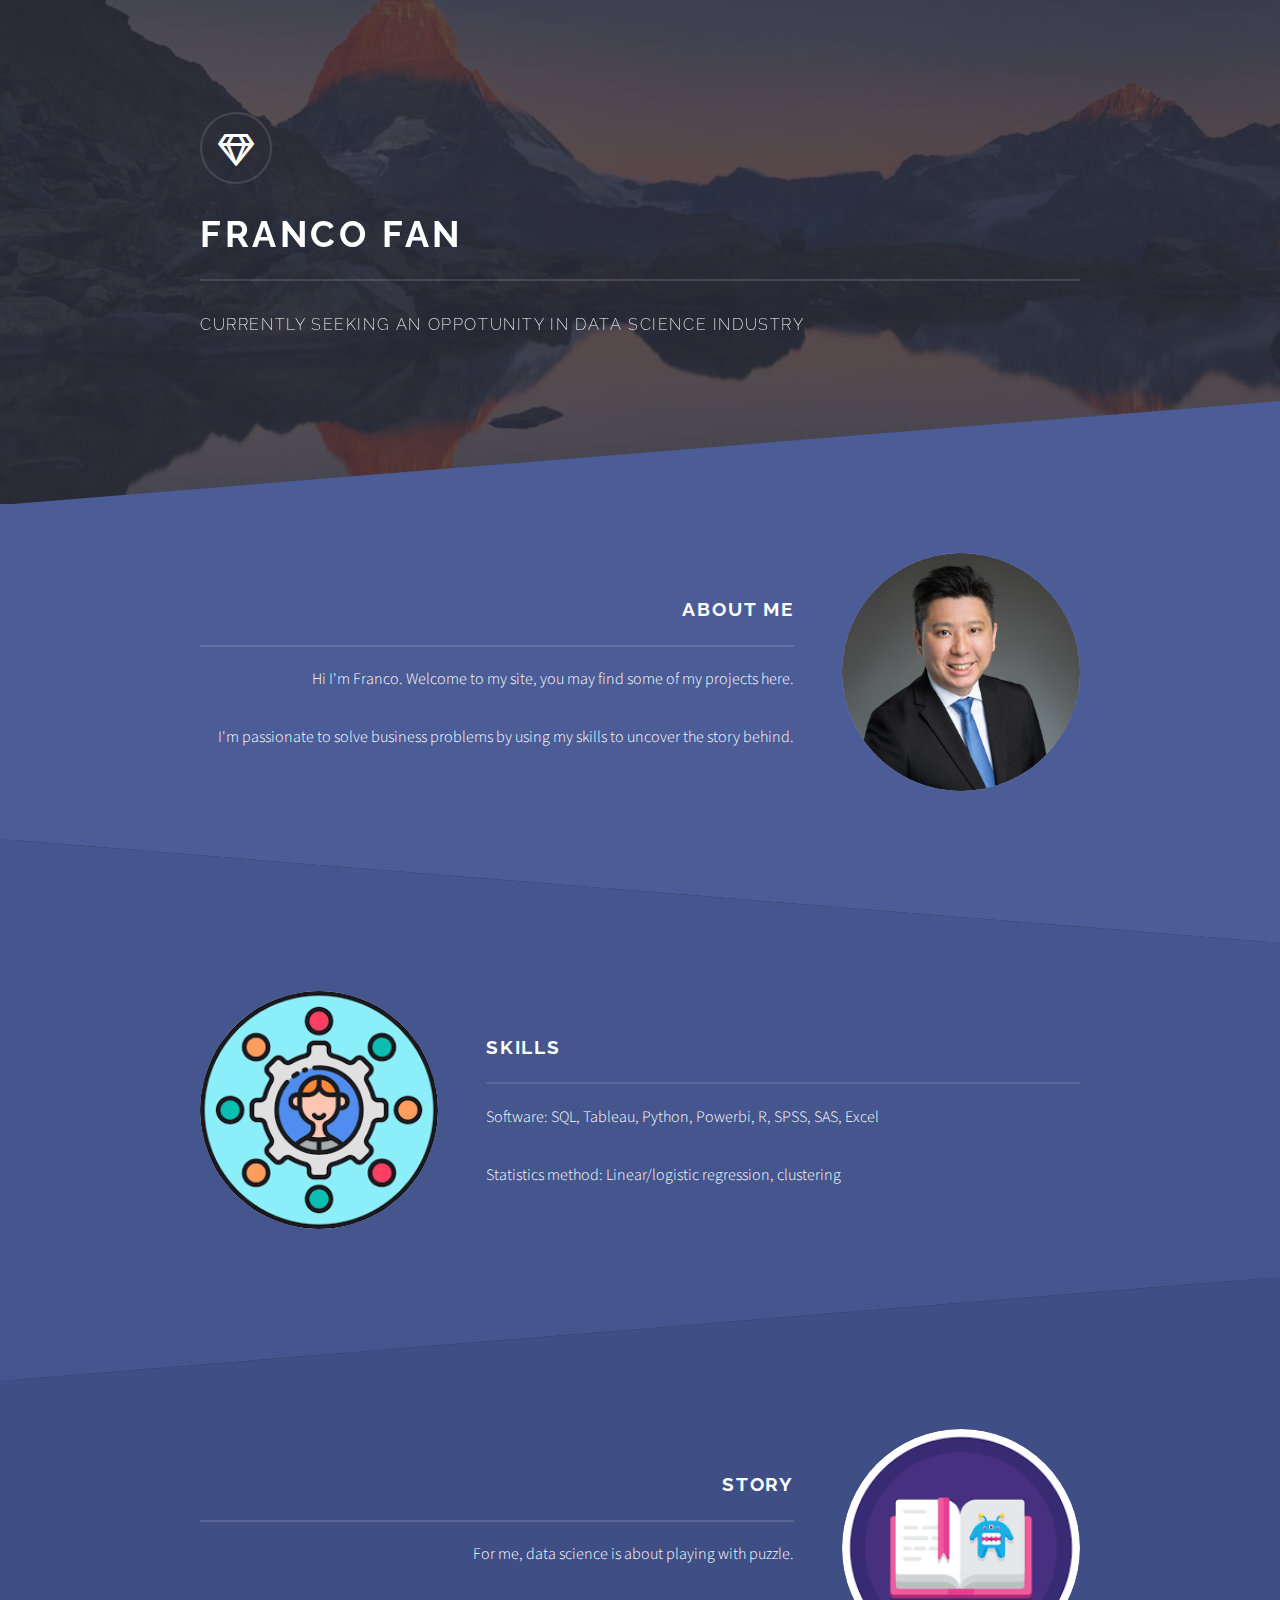
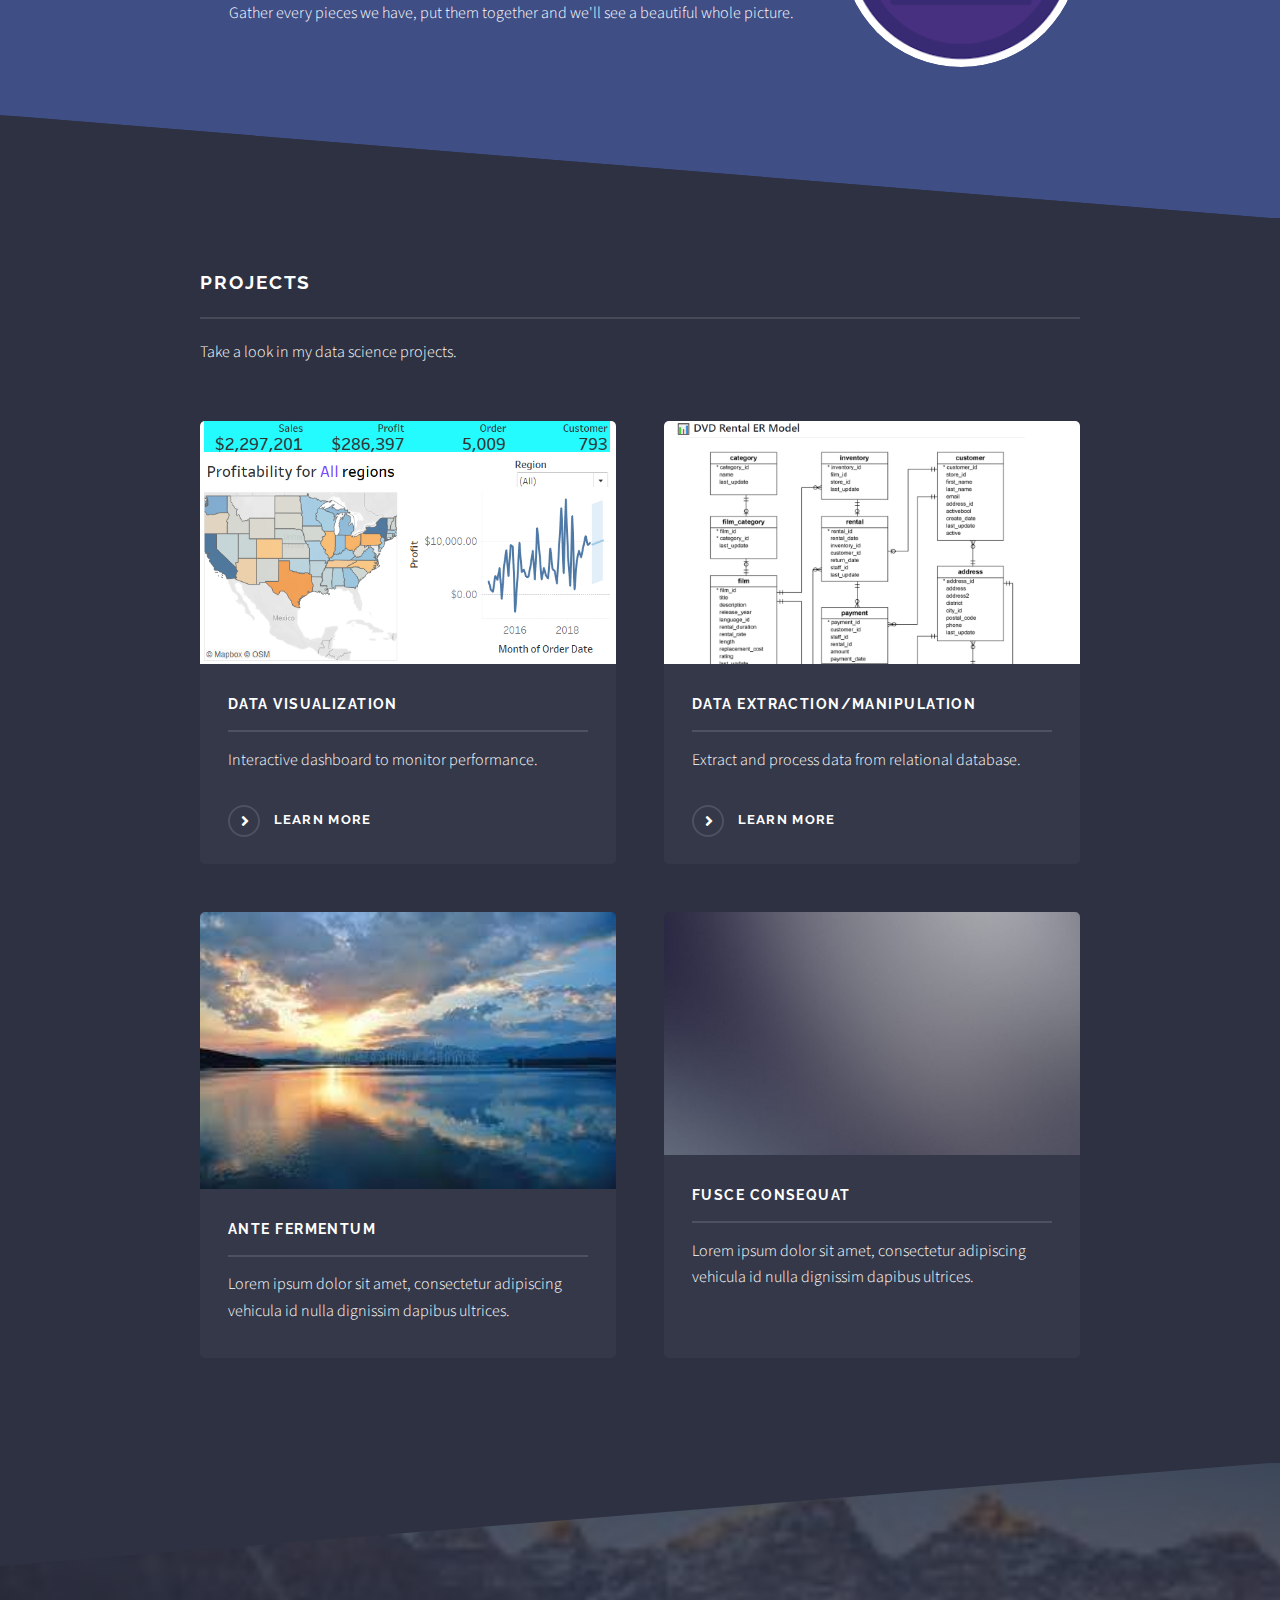
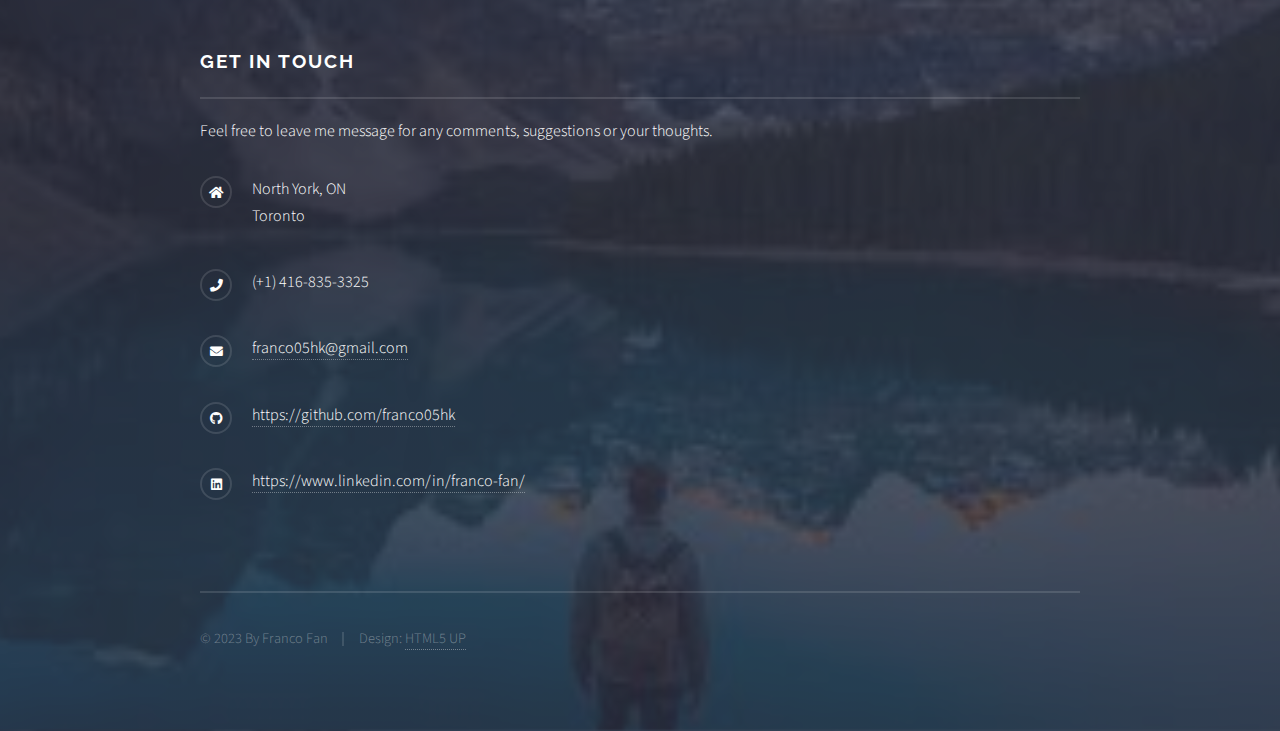
==== index.html @ 81b61941 "content change" ====
<!DOCTYPE HTML>
<!--
	Solid State by HTML5 UP
	html5up.net | @ajlkn
	Free for personal and commercial use under the CCA 3.0 license (html5up.net/license)
-->
<html>
	<head>
		<title>Solid State by HTML5 UP</title>
		<meta charset="utf-8" />
		<meta name="viewport" content="width=device-width, initial-scale=1, user-scalable=no" />
		<link rel="stylesheet" href="assets/css/main.css" />
		<noscript><link rel="stylesheet" href="assets/css/noscript.css" /></noscript>
	</head>
	<body class="is-preload">

		<!-- Page Wrapper -->
			<div id="page-wrapper">

				<!-- Header 
					<header id="header" class="alt">
						<h1><a href="index.html">Solid State</a></h1>
						<nav>
							<a href="#menu">Menu</a>
						</nav>
					</header>
				-->
				<!-- Menu -->
					<nav id="menu">
						<div class="inner">
							<h2>Menu</h2>
							<ul class="links">
								<li><a href="index.html">Home</a></li>
								ANTE FERMENTUM						<li><a href="generic.html">Generic</a></li>
								<li><a href="elements.html">Elements</a></li>
								<li><a href="#">Log In</a></li>
								<li><a href="#">Sign Up</a></li>
							</ul>
							<a href="#" class="close">Close</a>
						</div>
					</nav>
					
				<!-- Banner -->
					<section id="banner">
						<div class="inner">
							<div class="logo"><span class="icon fa-gem"></span></div>
							<h2>Franco Fan</h2>
							<p>Currently seeking an oppotunity in data science industry</p>
						</div>
					</section>

				<!-- Wrapper -->
					<section id="wrapper">

						<!-- One -->
							<section id="one" class="wrapper spotlight style1">
								<div class="inner">
									<a class="image"><img src="images/CWB_2579-circle.jpg" alt="" /></a>
									<div class="content">
										<h2 class="major">About me</h2>
										<p>Hi I'm Franco. Welcome to my site, you may find some of my projects here.</p>
										
										<p>I'm passionate to solve business problems by using my skills to uncover the story behind.</p>
										

										<!-- <a href="#" class="special">Learn more</a> -->
									</div>
								</div>
							</section>

						<!-- Two -->
							<section id="two" class="wrapper alt spotlight style2">
								<div class="inner">
									<a class="image"><img src="images/skills2.png" alt="" /></a>
									<div class="content">
										<h2 class="major">Skills</h2>
										<p>Software: SQL, Tableau, Python, Powerbi, R, SPSS, SAS, Excel</p>
										<p>Statistics method: Linear/logistic regression, clustering</p>
										<!-- <a href="#" class="special">Learn more</a> -->
									</div>
								</div>
							</section>

						<!-- Three -->
							<section id="three" class="wrapper spotlight style3">
								<div class="inner">
									<a class="image"><img src="images/book.png" alt="" /></a>
									<div class="content">
										<h2 class="major">Story</h2>
										<p>For me, data science is about playing with puzzle.</p>
										<p>Gather every pieces we have, put them together and we'll see a beautiful whole picture.</p>
										<!-- <a href="#" class="special">Learn more</a> -->
									</div>
								</div>
							</section>

						<!-- Four -->
							<section id="four" class="wrapper alt style1">
								<div class="inner">
									<h2 class="major">Projects</h2>
									<p>Take a look in my data science projects.</p>
									<section class="features">
										<article>
											<a class="image"><img src="images/tableaudashboard-fotor-.jpg" 
												width="416"
												height="243" 
												alt="" /></a> 
											<h3 class="major">Data visualization</h3>
											<p>Interactive dashboard to monitor performance.</p>
											 <a href="https://public.tableau.com/app/profile/ka.fan/viz/superstorepratice_16903407806660/Dashboard1?publish=yes" target="_blank" class="special">Learn more</a> 
										</article>
										<article>
											<a class="image"><img src="images/erd.png" 
												width="416"
												height="243" alt="" /></a>
											<h3 class="major">Data extraction/manipulation</h3>
											<p>Extract and process data from relational database.</p>
											<a href="https://github.com/franco05hk/week2project" target="_blank" class="special">Learn more</a> 
										</article>
										<article>
											<a class="image"><img src="images/sea.jpeg" alt="" /></a>
											<h3 class="major">Ante fermentum</h3>
											<p>Lorem ipsum dolor sit amet, consectetur adipiscing vehicula id nulla dignissim dapibus ultrices.</p>
											<!-- <a href="#" class="special">Learn more</a> -->
										</article>
										<article>
											<a class="image"><img src="images/pic07.jpg" alt="" /></a>
											<h3 class="major">Fusce consequat</h3>
											<p>Lorem ipsum dolor sit amet, consectetur adipiscing vehicula id nulla dignissim dapibus ultrices.</p>
											<!-- <a href="#" class="special">Learn more</a> -->
										</article>
									</section>
									<ul class="actions">
										<!-- <li><a href="#" class="button">Browse All</a></li> -->
									</ul>
								</div>
							</section>

					</section>

				<!-- Footer -->
					<section id="footer">
						<div class="inner">
							<h2 class="major">Get in touch</h2>
							<p>Feel free to leave me message for any comments, suggestions or your thoughts.</p>
							<!-- <form method="post" action="#">
								 <div class="fields">
									<div class="field">
										<label for="name">Name</label>
										<input type="text" name="name" id="name" />
									</div>
									<div class="field">
										<label for="email">Email</label>
										<input type="email" name="email" id="email" />
									</div>
									<div class="field">
										<label for="message">Message</label>
										<textarea name="message" id="message" rows="4"></textarea>
									</div>
								</div>
								<ul class="actions">
									<li><input type="submit" value="Send Message" /></li>
								</ul> 
							</form> -->
							<ul class="contact">
								<li class="icon solid fa-home">
									North York, ON <br />
									Toronto<br />
									
								</li>
								<li class="icon solid fa-phone">(+1) 416-835-3325</li>
								<li class="icon solid fa-envelope"><a>franco05hk@gmail.com</a></li>
								<li class="icon brands fa-github"><a href="https://github.com/franco05hk" target="_blank">https://github.com/franco05hk</a></li>
								<li class="icon brands fa-linkedin"><a href="https://www.linkedin.com/in/franco-fan/" target="_blank">https://www.linkedin.com/in/franco-fan/</a></li>
								<!-- <li class="icon brands fa-instagram"><a href="#">instagram.com/untitled-tld</a></li> -->
							</ul>
							<ul class="copyright">
								<li> &copy; 2023 By Franco Fan</li><li>Design: <a href="http://html5up.net">HTML5 UP</a></li>
							</ul>
						</div>
					</section>

			</div>

		<!-- Scripts -->
			<script src="assets/js/jquery.min.js"></script>
			<script src="assets/js/jquery.scrollex.min.js"></script>
			<script src="assets/js/browser.min.js"></script>
			<script src="assets/js/breakpoints.min.js"></script>
			<script src="assets/js/util.js"></script>
			<script src="assets/js/main.js"></script>

	</body>
</html>
---- assets/css/main.css ----
@import url(fontawesome-all.min.css);
@import url("https://fonts.googleapis.com/css?family=Raleway:200,700|Source+Sans+Pro:300,600,300italic,600italic");

/*
	Solid State by HTML5 UP
	html5up.net | @ajlkn
	Free for personal and commercial use under the CCA 3.0 license (html5up.net/license)
*/

html, body, div, span, applet, object,
iframe, h1, h2, h3, h4, h5, h6, p, blockquote,
pre, a, abbr, acronym, address, big, cite,
code, del, dfn, em, img, ins, kbd, q, s, samp,
small, strike, strong, sub, sup, tt, var, b,
u, i, center, dl, dt, dd, ol, ul, li, fieldset,
form, label, legend, table, caption, tbody,
tfoot, thead, tr, th, td, article, aside,
canvas, details, embed, figure, figcaption,
footer, header, hgroup, menu, nav, output, ruby,
section, summary, time, mark, audio, video {
	margin: 0;
	padding: 0;
	border: 0;
	font-size: 100%;
	font: inherit;
	vertical-align: baseline;}

article, aside, details, figcaption, figure,
footer, header, hgroup, menu, nav, section {
	display: block;}

body {
	line-height: 1;
}

ol, ul {
	list-style: none;
}

blockquote, q {
	quotes: none;
}

	blockquote:before, blockquote:after, q:before, q:after {
		content: '';
		content: none;
	}

table {
	border-collapse: collapse;
	border-spacing: 0;
}

body {
	-webkit-text-size-adjust: none;
}

mark {
	background-color: transparent;
	color: inherit;
}

input::-moz-focus-inner {
	border: 0;
	padding: 0;
}

input, select, textarea {
	-moz-appearance: none;
	-webkit-appearance: none;
	-ms-appearance: none;
	appearance: none;
}

/* Basic */

	@-ms-viewport {
		width: device-width;
	}

	body {
		-ms-overflow-style: scrollbar;
	}

	@media screen and (max-width: 480px) {

		html, body {
			min-width: 320px;
		}

	}

	html {
		box-sizing: border-box;
	}

	*, *:before, *:after {
		box-sizing: inherit;
	}

	body {
		background-color: #2e3141;
		background-image: linear-gradient(to top, rgba(46, 49, 65, 0.8), rgba(46, 49, 65, 0.8)), url("../../images/bg.jpg");
		background-size: auto,
 cover;
		background-attachment: fixed,
 fixed;
		background-position: center,
 center;
	}

		body.is-preload *, body.is-preload *:before, body.is-preload *:after {
			-moz-animation: none !important;
			-webkit-animation: none !important;
			-ms-animation: none !important;
			animation: none !important;
			-moz-transition: none !important;
			-webkit-transition: none !important;
			-ms-transition: none !important;
			transition: none !important;
		}

/* Type */

	body, input, select, textarea {
		color: #ffffff;
		font-family: "Source Sans Pro", Helvetica, sans-serif;
		font-size: 16.5pt;
		font-weight: 300;
		line-height: 1.65;
	}

		@media screen and (max-width: 1680px) {

			body, input, select, textarea {
				font-size: 13pt;
			}

		}

		@media screen and (max-width: 1280px) {

			body, input, select, textarea {
				font-size: 12pt;
			}

		}

		@media screen and (max-width: 980px) {

			body, input, select, textarea {
				font-size: 12pt;
			}

		}

		@media screen and (max-width: 736px) {

			body, input, select, textarea {
				font-size: 12pt;
			}

		}

		@media screen and (max-width: 480px) {

			body, input, select, textarea {
				font-size: 12pt;
			}

		}

	a {
		-moz-transition: color 0.2s ease-in-out, border-bottom-color 0.2s ease-in-out;
		-webkit-transition: color 0.2s ease-in-out, border-bottom-color 0.2s ease-in-out;
		-ms-transition: color 0.2s ease-in-out, border-bottom-color 0.2s ease-in-out;
		transition: color 0.2s ease-in-out, border-bottom-color 0.2s ease-in-out;
		border-bottom: dotted 1px rgba(255, 255, 255, 0.35);
		color: #ffffff;
		text-decoration: none;
	}

		a:hover {
			border-bottom-color: transparent;
			color: #ffffff !important;
		}

		a.special:not(.button) {
			text-decoration: none;
			border-bottom: 0;
			display: block;
			font-family: Raleway, Helvetica, sans-serif;
			font-size: 0.8em;
			font-weight: 700;
			letter-spacing: 0.1em;
			margin: 0 0 2em 0;
			text-transform: uppercase;
		}

			a.special:not(.button):before {
				-moz-osx-font-smoothing: grayscale;
				-webkit-font-smoothing: antialiased;
				display: inline-block;
				font-style: normal;
				font-variant: normal;
				text-rendering: auto;
				line-height: 1;
				text-transform: none !important;
				font-family: 'Font Awesome 5 Free';
				font-weight: 900;
			}

			a.special:not(.button):before {
				-moz-transition: background-color 0.2s ease-in-out;
				-webkit-transition: background-color 0.2s ease-in-out;
				-ms-transition: background-color 0.2s ease-in-out;
				transition: background-color 0.2s ease-in-out;
				border-radius: 100%;
				border: solid 2px rgba(255, 255, 255, 0.125);
				content: '\f105';
				display: inline-block;
				font-size: 1.25em;
				height: 2em;
				line-height: 1.75em;
				margin-right: 0.85em;
				text-align: center;
				text-indent: 0.15em;
				vertical-align: middle;
				width: 2em;
			}

			a.special:not(.button):hover:before {
				background-color: rgba(255, 255, 255, 0.025);
			}

			a.special:not(.button):active:before {
				background-color: rgba(255, 255, 255, 0.075);
			}

	strong, b {
		color: #ffffff;
		font-weight: 600;
	}

	em, i {
		font-style: italic;
	}

	p {
		margin: 0 0 2em 0;
	}

	h1, h2, h3, h4, h5, h6 {
		color: #ffffff;
		font-family: Raleway, Helvetica, sans-serif;
		font-weight: 700;
		letter-spacing: 0.1em;
		margin: 0 0 1em 0;
		text-transform: uppercase;
	}

		h1 a, h2 a, h3 a, h4 a, h5 a, h6 a {
			color: inherit;
			text-decoration: none;
			border-bottom: 0;
		}

		h1 span, h2 span, h3 span, h4 span, h5 span, h6 span {
			font-weight: 200;
		}

		h1.major, h2.major, h3.major, h4.major, h5.major, h6.major {
			padding-bottom: 1em;
			border-bottom: solid 2px rgba(255, 255, 255, 0.125);
		}

	h2 {
		font-size: 1.2em;
	}

	h3 {
		font-size: 0.9em;
	}

	h4 {
		font-size: 0.7em;
	}

	h5 {
		font-size: 0.7em;
	}

	h6 {
		font-size: 0.7em;
	}

	@media screen and (max-width: 736px) {

		h2 {
			font-size: 1em;
		}

		h3 {
			font-size: 0.8em;
		}

	}

	sub {
		font-size: 0.8em;
		position: relative;
		top: 0.5em;
	}

	sup {
		font-size: 0.8em;
		position: relative;
		top: -0.5em;
	}

	blockquote {
		border-left: solid 4px rgba(255, 255, 255, 0.125);
		font-style: italic;
		margin: 0 0 2em 0;
		padding: 0.5em 0 0.5em 2em;
	}

	code {
		background: rgba(255, 255, 255, 0.025);
		border-radius: 5px;
		border: solid 2px rgba(255, 255, 255, 0.125);
		font-family: "Courier New", monospace;
		font-size: 0.9em;
		margin: 0 0.25em;
		padding: 0.25em 0.65em;
	}

	pre {
		-webkit-overflow-scrolling: touch;
		font-family: "Courier New", monospace;
		font-size: 0.9em;
		margin: 0 0 2em 0;
	}

		pre code {
			display: block;
			line-height: 1.75em;
			padding: 1em 1.5em;
			overflow-x: auto;
		}

	hr {
		border: 0;
		border-bottom: solid 2px rgba(255, 255, 255, 0.125);
		margin: 2.5em 0;
	}

		hr.major {
			margin: 4em 0;
		}

	.align-left {
		text-align: left;
	}

	.align-center {
		text-align: center;
	}

	.align-right {
		text-align: right;
	}

/* Row */

	.row {
		display: flex;
		flex-wrap: wrap;
		box-sizing: border-box;
		align-items: stretch;
	}

		.row > * {
			box-sizing: border-box;
		}

		.row.gtr-uniform > * > :last-child {
			margin-bottom: 0;
		}

		.row.aln-left {
			justify-content: flex-start;
		}

		.row.aln-center {
			justify-content: center;
		}

		.row.aln-right {
			justify-content: flex-end;
		}

		.row.aln-top {
			align-items: flex-start;
		}

		.row.aln-middle {
			align-items: center;
		}

		.row.aln-bottom {
			align-items: flex-end;
		}

		.row > .imp {
			order: -1;
		}

		.row > .col-1 {
			width: 8.33333%;
		}

		.row > .off-1 {
			margin-left: 8.33333%;
		}

		.row > .col-2 {
			width: 16.66667%;
		}

		.row > .off-2 {
			margin-left: 16.66667%;
		}

		.row > .col-3 {
			width: 25%;
		}

		.row > .off-3 {
			margin-left: 25%;
		}

		.row > .col-4 {
			width: 33.33333%;
		}

		.row > .off-4 {
			margin-left: 33.33333%;
		}

		.row > .col-5 {
			width: 41.66667%;
		}

		.row > .off-5 {
			margin-left: 41.66667%;
		}

		.row > .col-6 {
			width: 50%;
		}

		.row > .off-6 {
			margin-left: 50%;
		}

		.row > .col-7 {
			width: 58.33333%;
		}

		.row > .off-7 {
			margin-left: 58.33333%;
		}

		.row > .col-8 {
			width: 66.66667%;
		}

		.row > .off-8 {
			margin-left: 66.66667%;
		}

		.row > .col-9 {
			width: 75%;
		}

		.row > .off-9 {
			margin-left: 75%;
		}

		.row > .col-10 {
			width: 83.33333%;
		}

		.row > .off-10 {
			margin-left: 83.33333%;
		}

		.row > .col-11 {
			width: 91.66667%;
		}

		.row > .off-11 {
			margin-left: 91.66667%;
		}

		.row > .col-12 {
			width: 100%;
		}

		.row > .off-12 {
			margin-left: 100%;
		}

		.row.gtr-0 {
			margin-top: 0;
			margin-left: 0em;
		}

			.row.gtr-0 > * {
				padding: 0 0 0 0em;
			}

			.row.gtr-0.gtr-uniform {
				margin-top: 0em;
			}

				.row.gtr-0.gtr-uniform > * {
					padding-top: 0em;
				}

		.row.gtr-25 {
			margin-top: 0;
			margin-left: -0.4375em;
		}

			.row.gtr-25 > * {
				padding: 0 0 0 0.4375em;
			}

			.row.gtr-25.gtr-uniform {
				margin-top: -0.4375em;
			}

				.row.gtr-25.gtr-uniform > * {
					padding-top: 0.4375em;
				}

		.row.gtr-50 {
			margin-top: 0;
			margin-left: -0.875em;
		}

			.row.gtr-50 > * {
				padding: 0 0 0 0.875em;
			}

			.row.gtr-50.gtr-uniform {
				margin-top: -0.875em;
			}

				.row.gtr-50.gtr-uniform > * {
					padding-top: 0.875em;
				}

		.row {
			margin-top: 0;
			margin-left: -1.75em;
		}

			.row > * {
				padding: 0 0 0 1.75em;
			}

			.row.gtr-uniform {
				margin-top: -1.75em;
			}

				.row.gtr-uniform > * {
					padding-top: 1.75em;
				}

		.row.gtr-150 {
			margin-top: 0;
			margin-left: -2.625em;
		}

			.row.gtr-150 > * {
				padding: 0 0 0 2.625em;
			}

			.row.gtr-150.gtr-uniform {
				margin-top: -2.625em;
			}

				.row.gtr-150.gtr-uniform > * {
					padding-top: 2.625em;
				}

		.row.gtr-200 {
			margin-top: 0;
			margin-left: -3.5em;
		}

			.row.gtr-200 > * {
				padding: 0 0 0 3.5em;
			}

			.row.gtr-200.gtr-uniform {
				margin-top: -3.5em;
			}

				.row.gtr-200.gtr-uniform > * {
					padding-top: 3.5em;
				}

		@media screen and (max-width: 1680px) {

			.row {
				display: flex;
				flex-wrap: wrap;
				box-sizing: border-box;
				align-items: stretch;
			}

				.row > * {
					box-sizing: border-box;
				}

				.row.gtr-uniform > * > :last-child {
					margin-bottom: 0;
				}

				.row.aln-left {
					justify-content: flex-start;
				}

				.row.aln-center {
					justify-content: center;
				}

				.row.aln-right {
					justify-content: flex-end;
				}

				.row.aln-top {
					align-items: flex-start;
				}

				.row.aln-middle {
					align-items: center;
				}

				.row.aln-bottom {
					align-items: flex-end;
				}

				.row > .imp-xlarge {
					order: -1;
				}

				.row > .col-1-xlarge {
					width: 8.33333%;
				}

				.row > .off-1-xlarge {
					margin-left: 8.33333%;
				}

				.row > .col-2-xlarge {
					width: 16.66667%;
				}

				.row > .off-2-xlarge {
					margin-left: 16.66667%;
				}

				.row > .col-3-xlarge {
					width: 25%;
				}

				.row > .off-3-xlarge {
					margin-left: 25%;
				}

				.row > .col-4-xlarge {
					width: 33.33333%;
				}

				.row > .off-4-xlarge {
					margin-left: 33.33333%;
				}

				.row > .col-5-xlarge {
					width: 41.66667%;
				}

				.row > .off-5-xlarge {
					margin-left: 41.66667%;
				}

				.row > .col-6-xlarge {
					width: 50%;
				}

				.row > .off-6-xlarge {
					margin-left: 50%;
				}

				.row > .col-7-xlarge {
					width: 58.33333%;
				}

				.row > .off-7-xlarge {
					margin-left: 58.33333%;
				}

				.row > .col-8-xlarge {
					width: 66.66667%;
				}

				.row > .off-8-xlarge {
					margin-left: 66.66667%;
				}

				.row > .col-9-xlarge {
					width: 75%;
				}

				.row > .off-9-xlarge {
					margin-left: 75%;
				}

				.row > .col-10-xlarge {
					width: 83.33333%;
				}

				.row > .off-10-xlarge {
					margin-left: 83.33333%;
				}

				.row > .col-11-xlarge {
					width: 91.66667%;
				}

				.row > .off-11-xlarge {
					margin-left: 91.66667%;
				}

				.row > .col-12-xlarge {
					width: 100%;
				}

				.row > .off-12-xlarge {
					margin-left: 100%;
				}

				.row.gtr-0 {
					margin-top: 0;
					margin-left: 0em;
				}

					.row.gtr-0 > * {
						padding: 0 0 0 0em;
					}

					.row.gtr-0.gtr-uniform {
						margin-top: 0em;
					}

						.row.gtr-0.gtr-uniform > * {
							padding-top: 0em;
						}

				.row.gtr-25 {
					margin-top: 0;
					margin-left: -0.4375em;
				}

					.row.gtr-25 > * {
						padding: 0 0 0 0.4375em;
					}

					.row.gtr-25.gtr-uniform {
						margin-top: -0.4375em;
					}

						.row.gtr-25.gtr-uniform > * {
							padding-top: 0.4375em;
						}

				.row.gtr-50 {
					margin-top: 0;
					margin-left: -0.875em;
				}

					.row.gtr-50 > * {
						padding: 0 0 0 0.875em;
					}

					.row.gtr-50.gtr-uniform {
						margin-top: -0.875em;
					}

						.row.gtr-50.gtr-uniform > * {
							padding-top: 0.875em;
						}

				.row {
					margin-top: 0;
					margin-left: -1.75em;
				}

					.row > * {
						padding: 0 0 0 1.75em;
					}

					.row.gtr-uniform {
						margin-top: -1.75em;
					}

						.row.gtr-uniform > * {
							padding-top: 1.75em;
						}

				.row.gtr-150 {
					margin-top: 0;
					margin-left: -2.625em;
				}

					.row.gtr-150 > * {
						padding: 0 0 0 2.625em;
					}

					.row.gtr-150.gtr-uniform {
						margin-top: -2.625em;
					}

						.row.gtr-150.gtr-uniform > * {
							padding-top: 2.625em;
						}

				.row.gtr-200 {
					margin-top: 0;
					margin-left: -3.5em;
				}

					.row.gtr-200 > * {
						padding: 0 0 0 3.5em;
					}

					.row.gtr-200.gtr-uniform {
						margin-top: -3.5em;
					}

						.row.gtr-200.gtr-uniform > * {
							padding-top: 3.5em;
						}

		}

		@media screen and (max-width: 1280px) {

			.row {
				display: flex;
				flex-wrap: wrap;
				box-sizing: border-box;
				align-items: stretch;
			}

				.row > * {
					box-sizing: border-box;
				}

				.row.gtr-uniform > * > :last-child {
					margin-bottom: 0;
				}

				.row.aln-left {
					justify-content: flex-start;
				}

				.row.aln-center {
					justify-content: center;
				}

				.row.aln-right {
					justify-content: flex-end;
				}

				.row.aln-top {
					align-items: flex-start;
				}

				.row.aln-middle {
					align-items: center;
				}

				.row.aln-bottom {
					align-items: flex-end;
				}

				.row > .imp-large {
					order: -1;
				}

				.row > .col-1-large {
					width: 8.33333%;
				}

				.row > .off-1-large {
					margin-left: 8.33333%;
				}

				.row > .col-2-large {
					width: 16.66667%;
				}

				.row > .off-2-large {
					margin-left: 16.66667%;
				}

				.row > .col-3-large {
					width: 25%;
				}

				.row > .off-3-large {
					margin-left: 25%;
				}

				.row > .col-4-large {
					width: 33.33333%;
				}

				.row > .off-4-large {
					margin-left: 33.33333%;
				}

				.row > .col-5-large {
					width: 41.66667%;
				}

				.row > .off-5-large {
					margin-left: 41.66667%;
				}

				.row > .col-6-large {
					width: 50%;
				}

				.row > .off-6-large {
					margin-left: 50%;
				}

				.row > .col-7-large {
					width: 58.33333%;
				}

				.row > .off-7-large {
					margin-left: 58.33333%;
				}

				.row > .col-8-large {
					width: 66.66667%;
				}

				.row > .off-8-large {
					margin-left: 66.66667%;
				}

				.row > .col-9-large {
					width: 75%;
				}

				.row > .off-9-large {
					margin-left: 75%;
				}

				.row > .col-10-large {
					width: 83.33333%;
				}

				.row > .off-10-large {
					margin-left: 83.33333%;
				}

				.row > .col-11-large {
					width: 91.66667%;
				}

				.row > .off-11-large {
					margin-left: 91.66667%;
				}

				.row > .col-12-large {
					width: 100%;
				}

				.row > .off-12-large {
					margin-left: 100%;
				}

				.row.gtr-0 {
					margin-top: 0;
					margin-left: 0em;
				}

					.row.gtr-0 > * {
						padding: 0 0 0 0em;
					}

					.row.gtr-0.gtr-uniform {
						margin-top: 0em;
					}

						.row.gtr-0.gtr-uniform > * {
							padding-top: 0em;
						}

				.row.gtr-25 {
					margin-top: 0;
					margin-left: -0.4375em;
				}

					.row.gtr-25 > * {
						padding: 0 0 0 0.4375em;
					}

					.row.gtr-25.gtr-uniform {
						margin-top: -0.4375em;
					}

						.row.gtr-25.gtr-uniform > * {
							padding-top: 0.4375em;
						}

				.row.gtr-50 {
					margin-top: 0;
					margin-left: -0.875em;
				}

					.row.gtr-50 > * {
						padding: 0 0 0 0.875em;
					}

					.row.gtr-50.gtr-uniform {
						margin-top: -0.875em;
					}

						.row.gtr-50.gtr-uniform > * {
							padding-top: 0.875em;
						}

				.row {
					margin-top: 0;
					margin-left: -1.75em;
				}

					.row > * {
						padding: 0 0 0 1.75em;
					}

					.row.gtr-uniform {
						margin-top: -1.75em;
					}

						.row.gtr-uniform > * {
							padding-top: 1.75em;
						}

				.row.gtr-150 {
					margin-top: 0;
					margin-left: -2.625em;
				}

					.row.gtr-150 > * {
						padding: 0 0 0 2.625em;
					}

					.row.gtr-150.gtr-uniform {
						margin-top: -2.625em;
					}

						.row.gtr-150.gtr-uniform > * {
							padding-top: 2.625em;
						}

				.row.gtr-200 {
					margin-top: 0;
					margin-left: -3.5em;
				}

					.row.gtr-200 > * {
						padding: 0 0 0 3.5em;
					}

					.row.gtr-200.gtr-uniform {
						margin-top: -3.5em;
					}

						.row.gtr-200.gtr-uniform > * {
							padding-top: 3.5em;
						}

		}

		@media screen and (max-width: 980px) {

			.row {
				display: flex;
				flex-wrap: wrap;
				box-sizing: border-box;
				align-items: stretch;
			}

				.row > * {
					box-sizing: border-box;
				}

				.row.gtr-uniform > * > :last-child {
					margin-bottom: 0;
				}

				.row.aln-left {
					justify-content: flex-start;
				}

				.row.aln-center {
					justify-content: center;
				}

				.row.aln-right {
					justify-content: flex-end;
				}

				.row.aln-top {
					align-items: flex-start;
				}

				.row.aln-middle {
					align-items: center;
				}

				.row.aln-bottom {
					align-items: flex-end;
				}

				.row > .imp-medium {
					order: -1;
				}

				.row > .col-1-medium {
					width: 8.33333%;
				}

				.row > .off-1-medium {
					margin-left: 8.33333%;
				}

				.row > .col-2-medium {
					width: 16.66667%;
				}

				.row > .off-2-medium {
					margin-left: 16.66667%;
				}

				.row > .col-3-medium {
					width: 25%;
				}

				.row > .off-3-medium {
					margin-left: 25%;
				}

				.row > .col-4-medium {
					width: 33.33333%;
				}

				.row > .off-4-medium {
					margin-left: 33.33333%;
				}

				.row > .col-5-medium {
					width: 41.66667%;
				}

				.row > .off-5-medium {
					margin-left: 41.66667%;
				}

				.row > .col-6-medium {
					width: 50%;
				}

				.row > .off-6-medium {
					margin-left: 50%;
				}

				.row > .col-7-medium {
					width: 58.33333%;
				}

				.row > .off-7-medium {
					margin-left: 58.33333%;
				}

				.row > .col-8-medium {
					width: 66.66667%;
				}

				.row > .off-8-medium {
					margin-left: 66.66667%;
				}

				.row > .col-9-medium {
					width: 75%;
				}

				.row > .off-9-medium {
					margin-left: 75%;
				}

				.row > .col-10-medium {
					width: 83.33333%;
				}

				.row > .off-10-medium {
					margin-left: 83.33333%;
				}

				.row > .col-11-medium {
					width: 91.66667%;
				}

				.row > .off-11-medium {
					margin-left: 91.66667%;
				}

				.row > .col-12-medium {
					width: 100%;
				}

				.row > .off-12-medium {
					margin-left: 100%;
				}

				.row.gtr-0 {
					margin-top: 0;
					margin-left: 0em;
				}

					.row.gtr-0 > * {
						padding: 0 0 0 0em;
					}

					.row.gtr-0.gtr-uniform {
						margin-top: 0em;
					}

						.row.gtr-0.gtr-uniform > * {
							padding-top: 0em;
						}

				.row.gtr-25 {
					margin-top: 0;
					margin-left: -0.4375em;
				}

					.row.gtr-25 > * {
						padding: 0 0 0 0.4375em;
					}

					.row.gtr-25.gtr-uniform {
						margin-top: -0.4375em;
					}

						.row.gtr-25.gtr-uniform > * {
							padding-top: 0.4375em;
						}

				.row.gtr-50 {
					margin-top: 0;
					margin-left: -0.875em;
				}

					.row.gtr-50 > * {
						padding: 0 0 0 0.875em;
					}

					.row.gtr-50.gtr-uniform {
						margin-top: -0.875em;
					}

						.row.gtr-50.gtr-uniform > * {
							padding-top: 0.875em;
						}

				.row {
					margin-top: 0;
					margin-left: -1.75em;
				}

					.row > * {
						padding: 0 0 0 1.75em;
					}

					.row.gtr-uniform {
						margin-top: -1.75em;
					}

						.row.gtr-uniform > * {
							padding-top: 1.75em;
						}

				.row.gtr-150 {
					margin-top: 0;
					margin-left: -2.625em;
				}

					.row.gtr-150 > * {
						padding: 0 0 0 2.625em;
					}

					.row.gtr-150.gtr-uniform {
						margin-top: -2.625em;
					}

						.row.gtr-150.gtr-uniform > * {
							padding-top: 2.625em;
						}

				.row.gtr-200 {
					margin-top: 0;
					margin-left: -3.5em;
				}

					.row.gtr-200 > * {
						padding: 0 0 0 3.5em;
					}

					.row.gtr-200.gtr-uniform {
						margin-top: -3.5em;
					}

						.row.gtr-200.gtr-uniform > * {
							padding-top: 3.5em;
						}

		}

		@media screen and (max-width: 736px) {

			.row {
				display: flex;
				flex-wrap: wrap;
				box-sizing: border-box;
				align-items: stretch;
			}

				.row > * {
					box-sizing: border-box;
				}

				.row.gtr-uniform > * > :last-child {
					margin-bottom: 0;
				}

				.row.aln-left {
					justify-content: flex-start;
				}

				.row.aln-center {
					justify-content: center;
				}

				.row.aln-right {
					justify-content: flex-end;
				}

				.row.aln-top {
					align-items: flex-start;
				}

				.row.aln-middle {
					align-items: center;
				}

				.row.aln-bottom {
					align-items: flex-end;
				}

				.row > .imp-small {
					order: -1;
				}

				.row > .col-1-small {
					width: 8.33333%;
				}

				.row > .off-1-small {
					margin-left: 8.33333%;
				}

				.row > .col-2-small {
					width: 16.66667%;
				}

				.row > .off-2-small {
					margin-left: 16.66667%;
				}

				.row > .col-3-small {
					width: 25%;
				}

				.row > .off-3-small {
					margin-left: 25%;
				}

				.row > .col-4-small {
					width: 33.33333%;
				}

				.row > .off-4-small {
					margin-left: 33.33333%;
				}

				.row > .col-5-small {
					width: 41.66667%;
				}

				.row > .off-5-small {
					margin-left: 41.66667%;
				}

				.row > .col-6-small {
					width: 50%;
				}

				.row > .off-6-small {
					margin-left: 50%;
				}

				.row > .col-7-small {
					width: 58.33333%;
				}

				.row > .off-7-small {
					margin-left: 58.33333%;
				}

				.row > .col-8-small {
					width: 66.66667%;
				}

				.row > .off-8-small {
					margin-left: 66.66667%;
				}

				.row > .col-9-small {
					width: 75%;
				}

				.row > .off-9-small {
					margin-left: 75%;
				}

				.row > .col-10-small {
					width: 83.33333%;
				}

				.row > .off-10-small {
					margin-left: 83.33333%;
				}

				.row > .col-11-small {
					width: 91.66667%;
				}

				.row > .off-11-small {
					margin-left: 91.66667%;
				}

				.row > .col-12-small {
					width: 100%;
				}

				.row > .off-12-small {
					margin-left: 100%;
				}

				.row.gtr-0 {
					margin-top: 0;
					margin-left: 0em;
				}

					.row.gtr-0 > * {
						padding: 0 0 0 0em;
					}

					.row.gtr-0.gtr-uniform {
						margin-top: 0em;
					}

						.row.gtr-0.gtr-uniform > * {
							padding-top: 0em;
						}

				.row.gtr-25 {
					margin-top: 0;
					margin-left: -0.3125em;
				}

					.row.gtr-25 > * {
						padding: 0 0 0 0.3125em;
					}

					.row.gtr-25.gtr-uniform {
						margin-top: -0.3125em;
					}

						.row.gtr-25.gtr-uniform > * {
							padding-top: 0.3125em;
						}

				.row.gtr-50 {
					margin-top: 0;
					margin-left: -0.625em;
				}

					.row.gtr-50 > * {
						padding: 0 0 0 0.625em;
					}

					.row.gtr-50.gtr-uniform {
						margin-top: -0.625em;
					}

						.row.gtr-50.gtr-uniform > * {
							padding-top: 0.625em;
						}

				.row {
					margin-top: 0;
					margin-left: -1.25em;
				}

					.row > * {
						padding: 0 0 0 1.25em;
					}

					.row.gtr-uniform {
						margin-top: -1.25em;
					}

						.row.gtr-uniform > * {
							padding-top: 1.25em;
						}

				.row.gtr-150 {
					margin-top: 0;
					margin-left: -1.875em;
				}

					.row.gtr-150 > * {
						padding: 0 0 0 1.875em;
					}

					.row.gtr-150.gtr-uniform {
						margin-top: -1.875em;
					}

						.row.gtr-150.gtr-uniform > * {
							padding-top: 1.875em;
						}

				.row.gtr-200 {
					margin-top: 0;
					margin-left: -2.5em;
				}

					.row.gtr-200 > * {
						padding: 0 0 0 2.5em;
					}

					.row.gtr-200.gtr-uniform {
						margin-top: -2.5em;
					}

						.row.gtr-200.gtr-uniform > * {
							padding-top: 2.5em;
						}

		}

		@media screen and (max-width: 480px) {

			.row {
				display: flex;
				flex-wrap: wrap;
				box-sizing: border-box;
				align-items: stretch;
			}

				.row > * {
					box-sizing: border-box;
				}

				.row.gtr-uniform > * > :last-child {
					margin-bottom: 0;
				}

				.row.aln-left {
					justify-content: flex-start;
				}

				.row.aln-center {
					justify-content: center;
				}

				.row.aln-right {
					justify-content: flex-end;
				}

				.row.aln-top {
					align-items: flex-start;
				}

				.row.aln-middle {
					align-items: center;
				}

				.row.aln-bottom {
					align-items: flex-end;
				}

				.row > .imp-xsmall {
					order: -1;
				}

				.row > .col-1-xsmall {
					width: 8.33333%;
				}

				.row > .off-1-xsmall {
					margin-left: 8.33333%;
				}

				.row > .col-2-xsmall {
					width: 16.66667%;
				}

				.row > .off-2-xsmall {
					margin-left: 16.66667%;
				}

				.row > .col-3-xsmall {
					width: 25%;
				}

				.row > .off-3-xsmall {
					margin-left: 25%;
				}

				.row > .col-4-xsmall {
					width: 33.33333%;
				}

				.row > .off-4-xsmall {
					margin-left: 33.33333%;
				}

				.row > .col-5-xsmall {
					width: 41.66667%;
				}

				.row > .off-5-xsmall {
					margin-left: 41.66667%;
				}

				.row > .col-6-xsmall {
					width: 50%;
				}

				.row > .off-6-xsmall {
					margin-left: 50%;
				}

				.row > .col-7-xsmall {
					width: 58.33333%;
				}

				.row > .off-7-xsmall {
					margin-left: 58.33333%;
				}

				.row > .col-8-xsmall {
					width: 66.66667%;
				}

				.row > .off-8-xsmall {
					margin-left: 66.66667%;
				}

				.row > .col-9-xsmall {
					width: 75%;
				}

				.row > .off-9-xsmall {
					margin-left: 75%;
				}

				.row > .col-10-xsmall {
					width: 83.33333%;
				}

				.row > .off-10-xsmall {
					margin-left: 83.33333%;
				}

				.row > .col-11-xsmall {
					width: 91.66667%;
				}

				.row > .off-11-xsmall {
					margin-left: 91.66667%;
				}

				.row > .col-12-xsmall {
					width: 100%;
				}

				.row > .off-12-xsmall {
					margin-left: 100%;
				}

				.row.gtr-0 {
					margin-top: 0;
					margin-left: 0em;
				}

					.row.gtr-0 > * {
						padding: 0 0 0 0em;
					}

					.row.gtr-0.gtr-uniform {
						margin-top: 0em;
					}

						.row.gtr-0.gtr-uniform > * {
							padding-top: 0em;
						}

				.row.gtr-25 {
					margin-top: 0;
					margin-left: -0.3125em;
				}

					.row.gtr-25 > * {
						padding: 0 0 0 0.3125em;
					}

					.row.gtr-25.gtr-uniform {
						margin-top: -0.3125em;
					}

						.row.gtr-25.gtr-uniform > * {
							padding-top: 0.3125em;
						}

				.row.gtr-50 {
					margin-top: 0;
					margin-left: -0.625em;
				}

					.row.gtr-50 > * {
						padding: 0 0 0 0.625em;
					}

					.row.gtr-50.gtr-uniform {
						margin-top: -0.625em;
					}

						.row.gtr-50.gtr-uniform > * {
							padding-top: 0.625em;
						}

				.row {
					margin-top: 0;
					margin-left: -1.25em;
				}

					.row > * {
						padding: 0 0 0 1.25em;
					}

					.row.gtr-uniform {
						margin-top: -1.25em;
					}

						.row.gtr-uniform > * {
							padding-top: 1.25em;
						}

				.row.gtr-150 {
					margin-top: 0;
					margin-left: -1.875em;
				}

					.row.gtr-150 > * {
						padding: 0 0 0 1.875em;
					}

					.row.gtr-150.gtr-uniform {
						margin-top: -1.875em;
					}

						.row.gtr-150.gtr-uniform > * {
							padding-top: 1.875em;
						}

				.row.gtr-200 {
					margin-top: 0;
					margin-left: -2.5em;
				}

					.row.gtr-200 > * {
						padding: 0 0 0 2.5em;
					}

					.row.gtr-200.gtr-uniform {
						margin-top: -2.5em;
					}

						.row.gtr-200.gtr-uniform > * {
							padding-top: 2.5em;
						}

		}

		@media screen and (max-width: 360px) {

			.row {
				display: flex;
				flex-wrap: wrap;
				box-sizing: border-box;
				align-items: stretch;
			}

				.row > * {
					box-sizing: border-box;
				}

				.row.gtr-uniform > * > :last-child {
					margin-bottom: 0;
				}

				.row.aln-left {
					justify-content: flex-start;
				}

				.row.aln-center {
					justify-content: center;
				}

				.row.aln-right {
					justify-content: flex-end;
				}

				.row.aln-top {
					align-items: flex-start;
				}

				.row.aln-middle {
					align-items: center;
				}

				.row.aln-bottom {
					align-items: flex-end;
				}

				.row > .imp-xxsmall {
					order: -1;
				}

				.row > .col-1-xxsmall {
					width: 8.33333%;
				}

				.row > .off-1-xxsmall {
					margin-left: 8.33333%;
				}

				.row > .col-2-xxsmall {
					width: 16.66667%;
				}

				.row > .off-2-xxsmall {
					margin-left: 16.66667%;
				}

				.row > .col-3-xxsmall {
					width: 25%;
				}

				.row > .off-3-xxsmall {
					margin-left: 25%;
				}

				.row > .col-4-xxsmall {
					width: 33.33333%;
				}

				.row > .off-4-xxsmall {
					margin-left: 33.33333%;
				}

				.row > .col-5-xxsmall {
					width: 41.66667%;
				}

				.row > .off-5-xxsmall {
					margin-left: 41.66667%;
				}

				.row > .col-6-xxsmall {
					width: 50%;
				}

				.row > .off-6-xxsmall {
					margin-left: 50%;
				}

				.row > .col-7-xxsmall {
					width: 58.33333%;
				}

				.row > .off-7-xxsmall {
					margin-left: 58.33333%;
				}

				.row > .col-8-xxsmall {
					width: 66.66667%;
				}

				.row > .off-8-xxsmall {
					margin-left: 66.66667%;
				}

				.row > .col-9-xxsmall {
					width: 75%;
				}

				.row > .off-9-xxsmall {
					margin-left: 75%;
				}

				.row > .col-10-xxsmall {
					width: 83.33333%;
				}

				.row > .off-10-xxsmall {
					margin-left: 83.33333%;
				}

				.row > .col-11-xxsmall {
					width: 91.66667%;
				}

				.row > .off-11-xxsmall {
					margin-left: 91.66667%;
				}

				.row > .col-12-xxsmall {
					width: 100%;
				}

				.row > .off-12-xxsmall {
					margin-left: 100%;
				}

				.row.gtr-0 {
					margin-top: 0;
					margin-left: 0em;
				}

					.row.gtr-0 > * {
						padding: 0 0 0 0em;
					}

					.row.gtr-0.gtr-uniform {
						margin-top: 0em;
					}

						.row.gtr-0.gtr-uniform > * {
							padding-top: 0em;
						}

				.row.gtr-25 {
					margin-top: 0;
					margin-left: -0.3125em;
				}

					.row.gtr-25 > * {
						padding: 0 0 0 0.3125em;
					}

					.row.gtr-25.gtr-uniform {
						margin-top: -0.3125em;
					}

						.row.gtr-25.gtr-uniform > * {
							padding-top: 0.3125em;
						}

				.row.gtr-50 {
					margin-top: 0;
					margin-left: -0.625em;
				}

					.row.gtr-50 > * {
						padding: 0 0 0 0.625em;
					}

					.row.gtr-50.gtr-uniform {
						margin-top: -0.625em;
					}

						.row.gtr-50.gtr-uniform > * {
							padding-top: 0.625em;
						}

				.row {
					margin-top: 0;
					margin-left: -1.25em;
				}

					.row > * {
						padding: 0 0 0 1.25em;
					}

					.row.gtr-uniform {
						margin-top: -1.25em;
					}

						.row.gtr-uniform > * {
							padding-top: 1.25em;
						}

				.row.gtr-150 {
					margin-top: 0;
					margin-left: -1.875em;
				}

					.row.gtr-150 > * {
						padding: 0 0 0 1.875em;
					}

					.row.gtr-150.gtr-uniform {
						margin-top: -1.875em;
					}

						.row.gtr-150.gtr-uniform > * {
							padding-top: 1.875em;
						}

				.row.gtr-200 {
					margin-top: 0;
					margin-left: -2.5em;
				}

					.row.gtr-200 > * {
						padding: 0 0 0 2.5em;
					}

					.row.gtr-200.gtr-uniform {
						margin-top: -2.5em;
					}

						.row.gtr-200.gtr-uniform > * {
							padding-top: 2.5em;
						}

		}

/* Section/Article */

	section.special, article.special {
		text-align: center;
	}

/* Form */

	form {
		margin: 0 0 2em 0;
	}

		form > :last-child {
			margin-bottom: 0;
		}

		form > .fields {
			display: -moz-flex;
			display: -webkit-flex;
			display: -ms-flex;
			display: flex;
			-moz-flex-wrap: wrap;
			-webkit-flex-wrap: wrap;
			-ms-flex-wrap: wrap;
			flex-wrap: wrap;
			width: calc(100% + 3em);
			margin: -1.5em 0 2em -1.5em;
		}

			form > .fields > .field {
				-moz-flex-grow: 0;
				-webkit-flex-grow: 0;
				-ms-flex-grow: 0;
				flex-grow: 0;
				-moz-flex-shrink: 0;
				-webkit-flex-shrink: 0;
				-ms-flex-shrink: 0;
				flex-shrink: 0;
				padding: 1.5em 0 0 1.5em;
				width: calc(100% - 1.5em);
			}

				form > .fields > .field.half {
					width: calc(50% - 0.75em);
				}

				form > .fields > .field.third {
					width: calc(100%/3 - 0.5em);
				}

				form > .fields > .field.quarter {
					width: calc(25% - 0.375em);
				}

		@media screen and (max-width: 480px) {

			form > .fields {
				width: calc(100% + 3em);
				margin: -1.5em 0 2em -1.5em;
			}

				form > .fields > .field {
					padding: 1.5em 0 0 1.5em;
					width: calc(100% - 1.5em);
				}

					form > .fields > .field.half {
						width: calc(100% - 1.5em);
					}

					form > .fields > .field.third {
						width: calc(100% - 1.5em);
					}

					form > .fields > .field.quarter {
						width: calc(100% - 1.5em);
					}

		}

	label {
		color: #ffffff;
		display: block;
		font-family: Raleway, Helvetica, sans-serif;
		font-size: 0.8em;
		font-weight: 700;
		letter-spacing: 0.1em;
		margin: 0 0 0.7em 0;
		text-transform: uppercase;
	}

	input[type="text"],
	input[type="password"],
	input[type="email"],
	input[type="tel"],
	select,
	textarea {
		-moz-appearance: none;
		-webkit-appearance: none;
		-ms-appearance: none;
		appearance: none;
		background: rgba(255, 255, 255, 0.025);
		border-radius: 5px;
		border: none;
		border: solid 2px rgba(255, 255, 255, 0.125);
		color: inherit;
		display: block;
		outline: 0;
		padding: 0 1em;
		text-decoration: none;
		width: 100%;
	}

		input[type="text"]:invalid,
		input[type="password"]:invalid,
		input[type="email"]:invalid,
		input[type="tel"]:invalid,
		select:invalid,
		textarea:invalid {
			box-shadow: none;
		}

		input[type="text"]:focus,
		input[type="password"]:focus,
		input[type="email"]:focus,
		input[type="tel"]:focus,
		select:focus,
		textarea:focus {
			border-color: #5b6ba6;
		}

	select {
		background-image: url("data:image/svg+xml;charset=utf8,%3Csvg xmlns='http://www.w3.org/2000/svg' width='40' height='40' preserveAspectRatio='none' viewBox='0 0 40 40'%3E%3Cpath d='M9.4,12.3l10.4,10.4l10.4-10.4c0.2-0.2,0.5-0.4,0.9-0.4c0.3,0,0.6,0.1,0.9,0.4l3.3,3.3c0.2,0.2,0.4,0.5,0.4,0.9 c0,0.4-0.1,0.6-0.4,0.9L20.7,31.9c-0.2,0.2-0.5,0.4-0.9,0.4c-0.3,0-0.6-0.1-0.9-0.4L4.3,17.3c-0.2-0.2-0.4-0.5-0.4-0.9 c0-0.4,0.1-0.6,0.4-0.9l3.3-3.3c0.2-0.2,0.5-0.4,0.9-0.4S9.1,12.1,9.4,12.3z' fill='rgba(255, 255, 255, 0.125)' /%3E%3C/svg%3E");
		background-size: 1.25rem;
		background-repeat: no-repeat;
		background-position: calc(100% - 1rem) center;
		height: 2.75em;
		padding-right: 2.75em;
		text-overflow: ellipsis;
	}

		select option {
			color: #ffffff;
			background: #2e3141;
		}

		select:focus::-ms-value {
			background-color: transparent;
		}

		select::-ms-expand {
			display: none;
		}

	input[type="text"],
	input[type="password"],
	input[type="email"],
	select {
		height: 2.75em;
	}

	textarea {
		padding: 0.75em 1em;
	}

	input[type="checkbox"],
	input[type="radio"] {
		-moz-appearance: none;
		-webkit-appearance: none;
		-ms-appearance: none;
		appearance: none;
		display: block;
		float: left;
		margin-right: -2em;
		opacity: 0;
		width: 1em;
		z-index: -1;
	}

		input[type="checkbox"] + label,
		input[type="radio"] + label {
			text-decoration: none;
			color: #ffffff;
			cursor: pointer;
			display: inline-block;
			font-size: 1em;
			font-family: "Source Sans Pro", Helvetica, sans-serif;
			text-transform: none;
			letter-spacing: 0;
			font-weight: 300;
			padding-left: 2.4em;
			padding-right: 0.75em;
			position: relative;
		}

			input[type="checkbox"] + label:before,
			input[type="radio"] + label:before {
				-moz-osx-font-smoothing: grayscale;
				-webkit-font-smoothing: antialiased;
				display: inline-block;
				font-style: normal;
				font-variant: normal;
				text-rendering: auto;
				line-height: 1;
				text-transform: none !important;
				font-family: 'Font Awesome 5 Free';
				font-weight: 900;
			}

			input[type="checkbox"] + label:before,
			input[type="radio"] + label:before {
				background: rgba(255, 255, 255, 0.025);
				border-radius: 5px;
				border: solid 2px rgba(255, 255, 255, 0.125);
				content: '';
				display: inline-block;
				font-size: 0.8em;
				height: 2.0625em;
				left: 0;
				line-height: 2.0625em;
				position: absolute;
				text-align: center;
				top: 0;
				width: 2.0625em;
			}

		input[type="checkbox"]:checked + label:before,
		input[type="radio"]:checked + label:before {
			background: #ffffff;
			border-color: #ffffff;
			content: '\f00c';
			color: #2e3141;
		}

		input[type="checkbox"]:focus + label:before,
		input[type="radio"]:focus + label:before {
			border-color: #4c5c96;
		}

	input[type="checkbox"] + label:before {
		border-radius: 5px;
	}

	input[type="radio"] + label:before {
		border-radius: 100%;
	}

	::-webkit-input-placeholder {
		color: rgba(255, 255, 255, 0.35) !important;
		opacity: 1.0;
	}

	:-moz-placeholder {
		color: rgba(255, 255, 255, 0.35) !important;
		opacity: 1.0;
	}

	::-moz-placeholder {
		color: rgba(255, 255, 255, 0.35) !important;
		opacity: 1.0;
	}

	:-ms-input-placeholder {
		color: rgba(255, 255, 255, 0.35) !important;
		opacity: 1.0;
	}

/* Box */

	.box {
		border-radius: 5px;
		border: solid 2px rgba(255, 255, 255, 0.125);
		margin-bottom: 2em;
		padding: 1.5em;
	}

		.box > :last-child,
		.box > :last-child > :last-child,
		.box > :last-child > :last-child > :last-child {
			margin-bottom: 0;
		}

		.box.alt {
			border: 0;
			border-radius: 0;
			padding: 0;
		}

/* Icon */

	.icon {
		text-decoration: none;
		border-bottom: none;
		position: relative;
	}

		.icon:before {
			-moz-osx-font-smoothing: grayscale;
			-webkit-font-smoothing: antialiased;
			display: inline-block;
			font-style: normal;
			font-variant: normal;
			text-rendering: auto;
			line-height: 1;
			text-transform: none !important;
			font-family: 'Font Awesome 5 Free';
			font-weight: 400;
		}

		.icon > .label {
			display: none;
		}

		.icon:before {
			line-height: inherit;
		}

		.icon.solid:before {
			font-weight: 900;
		}

		.icon.brands:before {
			font-family: 'Font Awesome 5 Brands';
		}

/* Image */

	.image {
		border-radius: 5px;
		border: 0;
		display: inline-block;
		position: relative;
	}

		.image img {
			border-radius: 5px;
			display: block;
		}

		.image.left, .image.right {
			max-width: 40%;
		}

			.image.left img, .image.right img {
				width: 100%;
			}

		.image.left {
			float: left;
			padding: 0 1.5em 1em 0;
			top: 0.25em;
		}

		.image.right {
			float: right;
			padding: 0 0 1em 1.5em;
			top: 0.25em;
		}

		.image.fit {
			display: block;
			margin: 0 0 2em 0;
			width: 100%;
		}

			.image.fit img {
				width: 100%;
			}

		.image.main {
			display: block;
			margin: 0 0 3em 0;
			width: 100%;
		}

			.image.main img {
				width: 100%;
			}

/* List */

	ol {
		list-style: decimal;
		margin: 0 0 2em 0;
		padding-left: 1.25em;
	}

		ol li {
			padding-left: 0.25em;
		}

	ul {
		list-style: disc;
		margin: 0 0 2em 0;
		padding-left: 1em;
	}

		ul li {
			padding-left: 0.5em;
		}

		ul.alt {
			list-style: none;
			padding-left: 0;
		}

			ul.alt li {
				border-top: solid 1px rgba(255, 255, 255, 0.125);
				padding: 0.5em 0;
			}

				ul.alt li:first-child {
					border-top: 0;
					padding-top: 0;
				}

	dl {
		margin: 0 0 2em 0;
	}

		dl dt {
			display: block;
			font-weight: 600;
			margin: 0 0 1em 0;
		}

		dl dd {
			margin-left: 2em;
		}

/* Actions */

	ul.actions {
		display: -moz-flex;
		display: -webkit-flex;
		display: -ms-flex;
		display: flex;
		cursor: default;
		list-style: none;
		margin-left: -1em;
		padding-left: 0;
	}

		ul.actions li {
			padding: 0 0 0 1em;
			vertical-align: middle;
		}

		ul.actions.special {
			-moz-justify-content: center;
			-webkit-justify-content: center;
			-ms-justify-content: center;
			justify-content: center;
			width: 100%;
			margin-left: 0;
		}

			ul.actions.special li:first-child {
				padding-left: 0;
			}

		ul.actions.stacked {
			-moz-flex-direction: column;
			-webkit-flex-direction: column;
			-ms-flex-direction: column;
			flex-direction: column;
			margin-left: 0;
		}

			ul.actions.stacked li {
				padding: 1.3em 0 0 0;
			}

				ul.actions.stacked li:first-child {
					padding-top: 0;
				}

		ul.actions.fit {
			width: calc(100% + 1em);
		}

			ul.actions.fit li {
				-moz-flex-grow: 1;
				-webkit-flex-grow: 1;
				-ms-flex-grow: 1;
				flex-grow: 1;
				-moz-flex-shrink: 1;
				-webkit-flex-shrink: 1;
				-ms-flex-shrink: 1;
				flex-shrink: 1;
				width: 100%;
			}

				ul.actions.fit li > * {
					width: 100%;
				}

			ul.actions.fit.stacked {
				width: 100%;
			}

		@media screen and (max-width: 480px) {

			ul.actions:not(.fixed) {
				-moz-flex-direction: column;
				-webkit-flex-direction: column;
				-ms-flex-direction: column;
				flex-direction: column;
				margin-left: 0;
				width: 100% !important;
			}

				ul.actions:not(.fixed) li {
					-moz-flex-grow: 1;
					-webkit-flex-grow: 1;
					-ms-flex-grow: 1;
					flex-grow: 1;
					-moz-flex-shrink: 1;
					-webkit-flex-shrink: 1;
					-ms-flex-shrink: 1;
					flex-shrink: 1;
					padding: 1em 0 0 0;
					text-align: center;
					width: 100%;
				}

					ul.actions:not(.fixed) li > * {
						width: 100%;
					}

					ul.actions:not(.fixed) li:first-child {
						padding-top: 0;
					}

					ul.actions:not(.fixed) li input[type="submit"],
					ul.actions:not(.fixed) li input[type="reset"],
					ul.actions:not(.fixed) li input[type="button"],
					ul.actions:not(.fixed) li button,
					ul.actions:not(.fixed) li .button {
						width: 100%;
					}

						ul.actions:not(.fixed) li input[type="submit"].icon:before,
						ul.actions:not(.fixed) li input[type="reset"].icon:before,
						ul.actions:not(.fixed) li input[type="button"].icon:before,
						ul.actions:not(.fixed) li button.icon:before,
						ul.actions:not(.fixed) li .button.icon:before {
							margin-left: -0.5rem;
						}

		}

/* Icons */

	ul.icons {
		cursor: default;
		list-style: none;
		padding-left: 0;
	}

		ul.icons li {
			display: inline-block;
			padding: 0 1em 0 0;
		}

			ul.icons li:last-child {
				padding-right: 0;
			}

			ul.icons li .icon:before {
				font-size: 1.25em;
			}

/* Contact */

	ul.contact {
		list-style: none;
		padding: 0;
	}

		ul.contact li {
			text-decoration: none;
			margin: 2.5em 0 0 0;
			padding: 0 0 0 3.25em;
			position: relative;
		}

			ul.contact li:before {
				-moz-osx-font-smoothing: grayscale;
				-webkit-font-smoothing: antialiased;
				display: inline-block;
				font-style: normal;
				font-variant: normal;
				text-rendering: auto;
				line-height: 1;
				text-transform: none !important;
				font-family: 'Font Awesome 5 Free';
				font-weight: 400;
			}

			ul.contact li:before {
				border-radius: 100%;
				border: solid 2px rgba(255, 255, 255, 0.125);
				display: inline-block;
				font-size: 0.8em;
				height: 2.5em;
				left: 0;
				line-height: 2.35em;
				position: absolute;
				text-align: center;
				top: 0;
				width: 2.5em;
			}

			ul.contact li:first-child {
				margin-top: 0;
			}

		@media screen and (max-width: 736px) {

			ul.contact li {
				margin: 1.5em 0 0 0;
			}

		}

/* Pagination */

	ul.pagination {
		cursor: default;
		list-style: none;
		padding-left: 0;
	}

		ul.pagination li {
			display: inline-block;
			padding-left: 0;
			vertical-align: middle;
		}

			ul.pagination li > .page {
				-moz-transition: background-color 0.2s ease-in-out, color 0.2s ease-in-out;
				-webkit-transition: background-color 0.2s ease-in-out, color 0.2s ease-in-out;
				-ms-transition: background-color 0.2s ease-in-out, color 0.2s ease-in-out;
				transition: background-color 0.2s ease-in-out, color 0.2s ease-in-out;
				border-bottom: 0;
				border-radius: 5px;
				display: inline-block;
				height: 1.5em;
				line-height: 1.5em;
				margin: 0 0.125em;
				min-width: 1.5em;
				padding: 0 0.5em;
				text-align: center;
			}

				ul.pagination li > .page:hover {
					background-color: rgba(255, 255, 255, 0.025);
				}

				ul.pagination li > .page.active {
					background-color: #4c5c96;
				}

			ul.pagination li:first-child {
				padding-right: 0.75em;
			}

			ul.pagination li:last-child {
				padding-left: 0.75em;
			}

		@media screen and (max-width: 480px) {

			ul.pagination li:nth-child(n+2):nth-last-child(n+2) {
				display: none;
			}

			ul.pagination li .button {
				width: 100%;
			}

			ul.pagination li:first-child {
				width: calc(50% - 2px);
				text-align: left;
				padding-right: 0.325em;
			}

			ul.pagination li:last-child {
				width: calc(50% - 2px);
				text-align: right;
				padding-left: 0.325em;
			}

		}

/* Table */

	.table-wrapper {
		-webkit-overflow-scrolling: touch;
		overflow-x: auto;
	}

	table {
		margin: 0 0 2em 0;
		width: 100%;
	}

		table tbody tr {
			border: solid 1px rgba(255, 255, 255, 0.125);
			border-left: 0;
			border-right: 0;
		}

			table tbody tr:nth-child(2n + 1) {
				background-color: rgba(255, 255, 255, 0.025);
			}

		table td {
			padding: 0.75em 0.75em;
		}

		table th {
			color: #ffffff;
			font-size: 0.9em;
			font-weight: 600;
			padding: 0 0.75em 0.75em 0.75em;
			text-align: left;
		}

		table thead {
			border-bottom: solid 2px rgba(255, 255, 255, 0.125);
		}

		table tfoot {
			border-top: solid 2px rgba(255, 255, 255, 0.125);
		}

		table.alt {
			border-collapse: separate;
		}

			table.alt tbody tr td {
				border: solid 1px rgba(255, 255, 255, 0.125);
				border-left-width: 0;
				border-top-width: 0;
			}

				table.alt tbody tr td:first-child {
					border-left-width: 1px;
				}

			table.alt tbody tr:first-child td {
				border-top-width: 1px;
			}

			table.alt thead {
				border-bottom: 0;
			}

			table.alt tfoot {
				border-top: 0;
			}

/* Button */

	input[type="submit"],
	input[type="reset"],
	input[type="button"],
	button,
	.button {
		-moz-appearance: none;
		-webkit-appearance: none;
		-ms-appearance: none;
		appearance: none;
		-moz-transition: background-color 0.2s ease-in-out;
		-webkit-transition: background-color 0.2s ease-in-out;
		-ms-transition: background-color 0.2s ease-in-out;
		transition: background-color 0.2s ease-in-out;
		background-color: transparent;
		border-radius: 5px;
		border: 0;
		box-shadow: inset 0 0 0 2px rgba(255, 255, 255, 0.125);
		color: #ffffff !important;
		cursor: pointer;
		display: inline-block;
		font-family: Raleway, Helvetica, sans-serif;
		font-size: 0.8em;
		font-weight: 700;
		height: 3.75em;
		letter-spacing: 0.1em;
		line-height: 3.75em;
		padding: 0 2.25em;
		text-align: center;
		text-decoration: none;
		text-transform: uppercase;
		white-space: nowrap;
	}

		input[type="submit"]:hover,
		input[type="reset"]:hover,
		input[type="button"]:hover,
		button:hover,
		.button:hover {
			background-color: rgba(255, 255, 255, 0.025);
		}

		input[type="submit"]:active,
		input[type="reset"]:active,
		input[type="button"]:active,
		button:active,
		.button:active {
			background-color: rgba(255, 255, 255, 0.075);
		}

		input[type="submit"].icon:before,
		input[type="reset"].icon:before,
		input[type="button"].icon:before,
		button.icon:before,
		.button.icon:before {
			margin-right: 0.5em;
			color: rgba(255, 255, 255, 0.35);
		}

		input[type="submit"].primary,
		input[type="reset"].primary,
		input[type="button"].primary,
		button.primary,
		.button.primary {
			background-color: #4c5c96;
			box-shadow: none;
		}

			input[type="submit"].primary:hover,
			input[type="reset"].primary:hover,
			input[type="button"].primary:hover,
			button.primary:hover,
			.button.primary:hover {
				background-color: #53639e;
			}

			input[type="submit"].primary:active,
			input[type="reset"].primary:active,
			input[type="button"].primary:active,
			button.primary:active,
			.button.primary:active {
				background-color: #45558d;
			}

			input[type="submit"].primary.icon:before,
			input[type="reset"].primary.icon:before,
			input[type="button"].primary.icon:before,
			button.primary.icon:before,
			.button.primary.icon:before {
				color: #7985b0;
			}

		input[type="submit"].fit,
		input[type="reset"].fit,
		input[type="button"].fit,
		button.fit,
		.button.fit {
			width: 100%;
		}

		input[type="submit"].small,
		input[type="reset"].small,
		input[type="button"].small,
		button.small,
		.button.small {
			font-size: 0.6em;
		}

		input[type="submit"].large,
		input[type="reset"].large,
		input[type="button"].large,
		button.large,
		.button.large {
			font-size: 1em;
		}

		input[type="submit"].disabled, input[type="submit"]:disabled,
		input[type="reset"].disabled,
		input[type="reset"]:disabled,
		input[type="button"].disabled,
		input[type="button"]:disabled,
		button.disabled,
		button:disabled,
		.button.disabled,
		.button:disabled {
			opacity: 0.25;
		}

		@media screen and (max-width: 480px) {

			input[type="submit"],
			input[type="reset"],
			input[type="button"],
			button,
			.button {
				padding: 0;
			}

		}

/* Features */

	.features {
		display: -moz-flex;
		display: -webkit-flex;
		display: -ms-flex;
		display: flex;
		-moz-flex-wrap: wrap;
		-webkit-flex-wrap: wrap;
		-ms-flex-wrap: wrap;
		flex-wrap: wrap;
		margin: 0 0 2em 0;
	}

		.features article {
			padding: 1.75em 1.75em 0.1em 1.75em ;
			background-color: #353849;
			border-radius: 5px;
			margin: 1.5em 3em 1.5em 0;
			width: calc(50% - 1.5em);
		}

			.features article:nth-child(2n) {
				margin-right: 0;
			}

			.features article .image {
				border-radius: 5px 5px 0 0;
				display: block;
				margin-bottom: 1.75em;
				margin-left: -1.75em;
				margin-top: -1.75em;
				position: relative;
				width: calc(100% + 3.5em);
			}

				.features article .image img {
					border-radius: 5px 5px 0 0;
					width: 100%;
				}

		@media screen and (max-width: 980px) {

			.features article {
				margin: 1em 2em 1em 0;
				width: calc(50% - 1em);
			}

		}

		@media screen and (max-width: 736px) {

			.features article {
				padding: 1.5em 1.5em 0.1em 1.5em ;
				margin: 0.875em 1.75em 0.875em 0;
				width: calc(50% - 0.875em - 1px);
			}

				.features article .image {
					margin-bottom: 1.5em;
					margin-left: -1.5em;
					margin-top: -1.5em;
					width: calc(100% + 3em);
				}

		}

		@media screen and (max-width: 480px) {

			.features {
				display: block;
			}

				.features article {
					width: 100%;
					margin: 0 0 2em 0 !important;
				}

		}

/* Header */

	#header {
		-moz-transition: background-color 0.2s ease-in-out;
		-webkit-transition: background-color 0.2s ease-in-out;
		-ms-transition: background-color 0.2s ease-in-out;
		transition: background-color 0.2s ease-in-out;
		background-color: rgba(53, 56, 73, 0.95);
		height: 3.5em;
		left: 0;
		line-height: 3.5em;
		padding: 0 1.25em;
		position: fixed;
		top: 0;
		width: 100%;
		z-index: 10000;
	}

		#header h1 {
			-moz-transition: opacity 0.2s ease-in-out, visibility 0.2s;
			-webkit-transition: opacity 0.2s ease-in-out, visibility 0.2s;
			-ms-transition: opacity 0.2s ease-in-out, visibility 0.2s;
			transition: opacity 0.2s ease-in-out, visibility 0.2s;
			border-bottom: 0;
			font-size: 0.8em;
			margin-bottom: 0;
			opacity: 1;
			visibility: visible;
		}

			#header h1 a {
				border: 0;
			}

		#header nav {
			font-family: Raleway, Helvetica, sans-serif;
			font-size: 0.8em;
			font-weight: 700;
			height: 3em;
			letter-spacing: 0.1em;
			line-height: 3em;
			position: absolute;
			right: 0.7em;
			text-transform: uppercase;
			top: 0.7em;
		}

			#header nav a {
				border: 0;
				display: inline-block;
				padding: 0 1em;
			}

				#header nav a:before {
					float: right;
					margin-left: 0.75em;
				}

				#header nav a[href="#menu"] {
					text-decoration: none;
					-moz-transition: background-color 0.2s ease-in-out;
					-webkit-transition: background-color 0.2s ease-in-out;
					-ms-transition: background-color 0.2s ease-in-out;
					transition: background-color 0.2s ease-in-out;
					border-radius: 5px;
					box-shadow: inset 0 0 0 2px rgba(255, 255, 255, 0.125);
					padding: 0 1.35em;
				}

					#header nav a[href="#menu"]:before {
						-moz-osx-font-smoothing: grayscale;
						-webkit-font-smoothing: antialiased;
						display: inline-block;
						font-style: normal;
						font-variant: normal;
						text-rendering: auto;
						line-height: 1;
						text-transform: none !important;
						font-family: 'Font Awesome 5 Free';
						font-weight: 900;
					}

					#header nav a[href="#menu"]:before {
						content: '\f0c9';
						line-height: inherit;
					}

					#header nav a[href="#menu"]:hover {
						background-color: rgba(255, 255, 255, 0.025);
					}

					#header nav a[href="#menu"]:active {
						background-color: rgba(255, 255, 255, 0.075);
					}

		#header.alt {
			background-color: transparent;
		}

			#header.alt h1 {
				opacity: 0;
				visibility: hidden;
			}

		@media screen and (max-width: 736px) {

			#header {
				height: 2.75em;
				line-height: 2.75em;
			}

				#header nav {
					top: 0;
					right: 0;
					height: inherit;
					line-height: inherit;
				}

					#header nav a {
						height: inherit;
						line-height: inherit;
					}

						#header nav a[href="#menu"] {
							box-shadow: none;
							padding: 0 1em;
							border-radius: 0;
						}

							#header nav a[href="#menu"]:hover, #header nav a[href="#menu"]:active {
								background-color: inherit;
							}

		}

		@media screen and (max-width: 480px) {

			#header nav a[href="#menu"] {
				width: 4em;
				white-space: nowrap;
				text-indent: 4em;
				position: relative;
			}

				#header nav a[href="#menu"]:before {
					width: inherit;
					position: absolute;
					top: 0;
					left: 0;
					text-indent: 0;
					text-align: right;
					margin-left: 0;
					padding-right: 1.25em;
				}

		}

/* Menu */

	#page-wrapper {
		-moz-transition: -moz-filter 0.25s ease;
		-webkit-transition: -webkit-filter 0.25s ease;
		-ms-transition: -ms-filter 0.25s ease;
		transition: filter 0.25s ease;
	}

	#menu {
		-moz-align-items: center;
		-webkit-align-items: center;
		-ms-align-items: center;
		align-items: center;
		display: -moz-flex;
		display: -webkit-flex;
		display: -ms-flex;
		display: flex;
		-moz-justify-content: center;
		-webkit-justify-content: center;
		-ms-justify-content: center;
		justify-content: center;
		pointer-events: none;
		-moz-transition: opacity 0.35s ease, visibility 0.35s;
		-webkit-transition: opacity 0.35s ease, visibility 0.35s;
		-ms-transition: opacity 0.35s ease, visibility 0.35s;
		transition: opacity 0.35s ease, visibility 0.35s;
		-moz-user-select: none;
		-webkit-user-select: none;
		-ms-user-select: none;
		user-select: none;
		-webkit-tap-highlight-color: rgba(0, 0, 0, 0);
		background: rgba(46, 49, 65, 0.8);
		cursor: default;
		height: 100%;
		left: 0;
		opacity: 0;
		position: fixed;
		text-align: center;
		top: 0;
		visibility: hidden;
		width: 100%;
	}

		#menu .inner {
			padding: 2.5em 1.5em 0.5em 1.5em ;
			-moz-transform: translateY(0.5em);
			-webkit-transform: translateY(0.5em);
			-ms-transform: translateY(0.5em);
			transform: translateY(0.5em);
			-moz-transition: opacity 0.35s ease, -moz-transform 0.35s ease;
			-webkit-transition: opacity 0.35s ease, -webkit-transform 0.35s ease;
			-ms-transition: opacity 0.35s ease, -ms-transform 0.35s ease;
			transition: opacity 0.35s ease, transform 0.35s ease;
			-webkit-overflow-scrolling: touch;
			background: #4c5c96;
			border-radius: 5px;
			display: block;
			max-width: 100%;
			opacity: 0;
			position: relative;
			width: 18em;
		}

		#menu h2 {
			border-bottom: solid 2px rgba(255, 255, 255, 0.125);
			padding-bottom: 1em;
		}

		#menu .close {
			background-image: url("images/close.svg");
			background-position: 75% 25%;
			background-repeat: no-repeat;
			background-size: 2em 2em;
			border: 0;
			content: '';
			display: block;
			height: 4em;
			overflow: hidden;
			position: absolute;
			right: 0;
			text-align: center;
			text-indent: 4em;
			top: 0;
			width: 4em;
		}

		#menu .links {
			list-style: none;
			margin-bottom: 1.5em;
			padding: 0;
		}

			#menu .links li {
				padding: 0;
			}

				#menu .links li a {
					border-radius: 5px;
					border: 0;
					display: block;
					font-family: Raleway, Helvetica, sans-serif;
					font-size: 0.8em;
					font-weight: 200;
					letter-spacing: 0.1em;
					line-height: 1.85em;
					padding: 0.75em 0;
					text-transform: uppercase;
				}

					#menu .links li a:hover {
						background: #45558d;
					}

		@media screen and (max-width: 736px) {

			#menu .inner {
				max-height: 100%;
				overflow-y: auto;
				overflow-x: hidden;
			}

				#menu .inner .close {
					background-size: 1.5em 1.5em;
				}

		}

	body.is-menu-visible #page-wrapper {
		-moz-filter: blur(1.5px);
		-webkit-filter: blur(1.5px);
		-ms-filter: blur(1.5px);
		filter: blur(1.5px);
	}

	body.is-menu-visible #menu {
		pointer-events: auto;
		opacity: 1;
		visibility: visible;
	}

		body.is-menu-visible #menu .inner {
			-moz-transform: translateY(0);
			-webkit-transform: translateY(0);
			-ms-transform: translateY(0);
			transform: translateY(0);
			opacity: 1;
		}

/* Banner */

	#banner {
		padding: 10em 0 4.75em 0 ;
	}

		#banner .inner {
			margin: 0 auto;
			width: 55em;
		}

		#banner .logo {
			-moz-transition: opacity 2s ease, -moz-transform 1s ease;
			-webkit-transition: opacity 2s ease, -webkit-transform 1s ease;
			-ms-transition: opacity 2s ease, -ms-transform 1s ease;
			transition: opacity 2s ease, transform 1s ease;
			-moz-transform: translateY(0);
			-webkit-transform: translateY(0);
			-ms-transform: translateY(0);
			transform: translateY(0);
			opacity: 1;
			margin: 0 0 1.3em 0;
		}

			#banner .logo .icon {
				border-radius: 100%;
				border: solid 2px rgba(255, 255, 255, 0.125);
				cursor: default;
				display: inline-block;
				font-size: 2em;
				height: 2.25em;
				line-height: 2.25em;
				text-align: center;
				width: 2.25em;
			}

		#banner h2 {
			-moz-transition: opacity 0.5s ease, -moz-transform 0.5s ease, -moz-filter 0.25s ease;
			-webkit-transition: opacity 0.5s ease, -webkit-transform 0.5s ease, -webkit-filter 0.25s ease;
			-ms-transition: opacity 0.5s ease, -ms-transform 0.5s ease, -ms-filter 0.25s ease;
			transition: opacity 0.5s ease, transform 0.5s ease, filter 0.25s ease;
			-moz-transform: translateX(0);
			-webkit-transform: translateX(0);
			-ms-transform: translateX(0);
			transform: translateX(0);
			-moz-transition-delay: 0.65s;
			-webkit-transition-delay: 0.65s;
			-ms-transition-delay: 0.65s;
			transition-delay: 0.65s;
			-moz-filter: blur(0);
			-webkit-filter: blur(0);
			-ms-filter: blur(0);
			filter: blur(0);
			opacity: 1;
			border-bottom: solid 2px rgba(255, 255, 255, 0.125);
			font-size: 2.25em;
			margin-bottom: 0.8em;
			padding-bottom: 0.4em;
		}

		#banner p {
			-moz-transition: opacity 0.5s ease, -moz-transform 0.5s ease, -moz-filter 0.25s ease;
			-webkit-transition: opacity 0.5s ease, -webkit-transform 0.5s ease, -webkit-filter 0.25s ease;
			-ms-transition: opacity 0.5s ease, -ms-transform 0.5s ease, -ms-filter 0.25s ease;
			transition: opacity 0.5s ease, transform 0.5s ease, filter 0.25s ease;
			-moz-transform: translateX(0);
			-webkit-transform: translateX(0);
			-ms-transform: translateX(0);
			transform: translateX(0);
			-moz-transition-delay: 0.8s;
			-webkit-transition-delay: 0.8s;
			-ms-transition-delay: 0.8s;
			transition-delay: 0.8s;
			-moz-filter: blur(0);
			-webkit-filter: blur(0);
			-ms-filter: blur(0);
			filter: blur(0);
			opacity: 1;
			font-family: Raleway, Helvetica, sans-serif;
			font-size: 1em;
			font-weight: 200;
			letter-spacing: 0.1em;
			line-height: 2;
			text-transform: uppercase;
		}

		@media screen and (max-width: 1280px) {

			 #banner {
				padding: 7em 0 8.25em 0 ;
				background-color: #2e3141;
				background-image: 
				linear-gradient(to top, rgba(46, 49, 65, 0.8), rgba(46, 49, 65, 0.8)),  
				url("../../images/bg1.jpg");
				background-size: auto,
 cover;
				background-position: center,
 center;
				margin-bottom: -6.5em;
			} 

		}

		@media screen and (max-width: 980px) {

			#banner {
				padding: 12em 3em 12.375em 3em ;
				margin-bottom: -4.75em;
			}

				#banner .inner {
					width: 100%;
				}

		}

		@media screen and (max-width: 736px) {

			#banner {
				padding: 5em 2em 4.25em 2em ;
				margin-bottom: -2.5em;
			}

				#banner .logo {
					margin: 0 0 1em 0;
				}

					#banner .logo .icon {
						font-size: 1.5em;
					}

				#banner h2 {
					font-size: 1.5em;
				}

				#banner p {
					font-size: 0.8em;
				}

		}

		body.is-preload #banner .logo {
			-moz-transform: translateY(0.5em);
			-webkit-transform: translateY(0.5em);
			-ms-transform: translateY(0.5em);
			transform: translateY(0.5em);
			opacity: 0;
		}

		body.is-preload #banner h2 {
			opacity: 0;
			-moz-transform: translateX(0.25em);
			-webkit-transform: translateX(0.25em);
			-ms-transform: translateX(0.25em);
			transform: translateX(0.25em);
			-moz-filter: blur(2px);
			-webkit-filter: blur(2px);
			-ms-filter: blur(2px);
			filter: blur(2px);
		}

		body.is-preload #banner p {
			opacity: 0;
			-moz-transform: translateX(0.5em);
			-webkit-transform: translateX(0.5em);
			-ms-transform: translateX(0.5em);
			transform: translateX(0.5em);
			-moz-filter: blur(2px);
			-webkit-filter: blur(2px);
			-ms-filter: blur(2px);
			filter: blur(2px);
		}

/* Wrapper */

	#wrapper > header {
		padding: 11em 0 2.25em 0 ;
	}

		#wrapper > header .inner {
			margin: 0 auto;
			width: 55em;
		}

		#wrapper > header h2 {
			border-bottom: solid 2px rgba(255, 255, 255, 0.125);
			font-size: 2em;
			margin-bottom: 0.8em;
			padding-bottom: 0.4em;
		}

		#wrapper > header p {
			font-family: Raleway, Helvetica, sans-serif;
			font-size: 1em;
			font-weight: 200;
			letter-spacing: 0.1em;
			line-height: 2;
			text-transform: uppercase;
		}

	@media screen and (max-width: 1280px) {

		#wrapper > header {
			padding: 9em 0 6.25em 0 ;
			background-color: #2e3141;
			background-image: linear-gradient(to top, rgba(46, 49, 65, 0.8), rgba(46, 49, 65, 0.8)), url("../../images/bg.jpg");
			background-size: auto,
 cover;
			background-position: center,
 0% 30%;
			margin-bottom: -6.5em;
		}

	}

	@media screen and (max-width: 980px) {

		#wrapper > header {
			padding: 11em 3em 7.375em 3em ;
			background-size: auto,
 cover;
			background-position: center,
 0% 0%;
			margin-bottom: -4.75em;
		}

			#wrapper > header .inner {
				width: 100%;
			}

	}

	@media screen and (max-width: 736px) {

		#wrapper > header {
			padding: 6.5em 2em 3em 2em ;
			background-size: auto,
 125%;
			margin-bottom: -2.5em;
		}

			#wrapper > header h2 {
				font-size: 1.25em;
			}

			#wrapper > header p {
				font-size: 0.8em;
			}

	}

	.wrapper {
		background-color: #2e3141;
		margin: 6.5em 0;
		position: relative;
	}

		.wrapper:before, .wrapper:after {
			background-image: url("data:image/svg+xml;charset=utf8,%3Csvg xmlns='http://www.w3.org/2000/svg' width='100' height='100' viewBox='0 0 100 100' preserveAspectRatio='none'%3E%3Cpolygon points='0,100 100,0 100,100' style='fill:%232e3141%3B' /%3E%3C/svg%3E");
		}

		.wrapper:before {
			box-shadow: inset 0 -1px 0 0 #2e3141, 0 1px 0 0 #2e3141;
		}

		.wrapper:after {
			box-shadow: inset 0 -1px 0 0 #2e3141, 0 1px 0 0 #2e3141;
		}

		.wrapper:before, .wrapper:after {
			background-repeat: no-repeat;
			background-size: 100% 100%;
			content: '';
			display: block;
			height: 6.5em;
			position: absolute;
			width: 100%;
		}

		.wrapper:before {
			left: 0;
			top: -6.5em;
		}

		.wrapper:after {
			-moz-transform: scaleY(-1);
			-webkit-transform: scaleY(-1);
			-ms-transform: scaleY(-1);
			transform: scaleY(-1);
			bottom: -6.5em;
			left: 0;
		}

		.wrapper.alt:before {
			-moz-transform: scaleX(-1);
			-webkit-transform: scaleX(-1);
			-ms-transform: scaleX(-1);
			transform: scaleX(-1);
		}

		.wrapper.alt:after {
			-moz-transform: scaleY(-1) scaleX(-1);
			-webkit-transform: scaleY(-1) scaleX(-1);
			-ms-transform: scaleY(-1) scaleX(-1);
			transform: scaleY(-1) scaleX(-1);
		}

		.wrapper .inner {
			padding: 3em 0 1em 0 ;
			margin: 0 auto;
			width: 55em;
		}

		.wrapper.style2 {
			background-color: #353849;
		}

			.wrapper.style2:before, .wrapper.style2:after {
				background-image: url("data:image/svg+xml;charset=utf8,%3Csvg xmlns='http://www.w3.org/2000/svg' width='100' height='100' viewBox='0 0 100 100' preserveAspectRatio='none'%3E%3Cpolygon points='0,100 100,0 100,100' style='fill:%23353849%3B' /%3E%3C/svg%3E");
			}

			.wrapper.style2:before {
				box-shadow: inset 0 -1px 0 0 #353849, 0 1px 0 0 #353849;
			}

			.wrapper.style2:after {
				box-shadow: inset 0 -1px 0 0 #353849, 0 1px 0 0 #353849;
			}

		.wrapper.style3 {
			background-color: #3d4051;
		}

			.wrapper.style3:before, .wrapper.style3:after {
				background-image: url("data:image/svg+xml;charset=utf8,%3Csvg xmlns='http://www.w3.org/2000/svg' width='100' height='100' viewBox='0 0 100 100' preserveAspectRatio='none'%3E%3Cpolygon points='0,100 100,0 100,100' style='fill:%233d4051%3B' /%3E%3C/svg%3E");
			}

			.wrapper.style3:before {
				box-shadow: inset 0 -1px 0 0 #3d4051, 0 1px 0 0 #3d4051;
			}

			.wrapper.style3:after {
				box-shadow: inset 0 -1px 0 0 #3d4051, 0 1px 0 0 #3d4051;
			}

		.wrapper.style4 {
			background-color: #454858;
		}

			.wrapper.style4:before, .wrapper.style4:after {
				background-image: url("data:image/svg+xml;charset=utf8,%3Csvg xmlns='http://www.w3.org/2000/svg' width='100' height='100' viewBox='0 0 100 100' preserveAspectRatio='none'%3E%3Cpolygon points='0,100 100,0 100,100' style='fill:%23454858%3B' /%3E%3C/svg%3E");
			}

			.wrapper.style4:before {
				box-shadow: inset 0 -1px 0 0 #454858, 0 1px 0 0 #454858;
			}

			.wrapper.style4:after {
				box-shadow: inset 0 -1px 0 0 #454858, 0 1px 0 0 #454858;
			}

		.wrapper.style5 {
			background-color: #4d5060;
		}

			.wrapper.style5:before, .wrapper.style5:after {
				background-image: url("data:image/svg+xml;charset=utf8,%3Csvg xmlns='http://www.w3.org/2000/svg' width='100' height='100' viewBox='0 0 100 100' preserveAspectRatio='none'%3E%3Cpolygon points='0,100 100,0 100,100' style='fill:%234d5060%3B' /%3E%3C/svg%3E");
			}

			.wrapper.style5:before {
				box-shadow: inset 0 -1px 0 0 #4d5060, 0 1px 0 0 #4d5060;
			}

			.wrapper.style5:after {
				box-shadow: inset 0 -1px 0 0 #4d5060, 0 1px 0 0 #4d5060;
			}

		.wrapper.style6 {
			background-color: #555867;
		}

			.wrapper.style6:before, .wrapper.style6:after {
				background-image: url("data:image/svg+xml;charset=utf8,%3Csvg xmlns='http://www.w3.org/2000/svg' width='100' height='100' viewBox='0 0 100 100' preserveAspectRatio='none'%3E%3Cpolygon points='0,100 100,0 100,100' style='fill:%23555867%3B' /%3E%3C/svg%3E");
			}

			.wrapper.style6:before {
				box-shadow: inset 0 -1px 0 0 #555867, 0 1px 0 0 #555867;
			}

			.wrapper.style6:after {
				box-shadow: inset 0 -1px 0 0 #555867, 0 1px 0 0 #555867;
			}

		.wrapper.spotlight {
			background-color: #4c5c96;
		}

			.wrapper.spotlight:before, .wrapper.spotlight:after {
				background-image: url("data:image/svg+xml;charset=utf8,%3Csvg xmlns='http://www.w3.org/2000/svg' width='100' height='100' viewBox='0 0 100 100' preserveAspectRatio='none'%3E%3Cpolygon points='0,100 100,0 100,100' style='fill:%234c5c96%3B' /%3E%3C/svg%3E");
			}

			.wrapper.spotlight:before {
				box-shadow: inset 0 -1px 0 0 #4c5c96, 0 1px 0 0 #4c5c96;
			}

			.wrapper.spotlight:after {
				box-shadow: inset 0 -1px 0 0 #4c5c96, 0 1px 0 0 #4c5c96;
			}

			.wrapper.spotlight .inner {
				display: -moz-flex;
				display: -webkit-flex;
				display: -ms-flex;
				display: flex;
				-moz-align-items: center;
				-webkit-align-items: center;
				-ms-align-items: center;
				align-items: center;
				-moz-flex-direction: row;
				-webkit-flex-direction: row;
				-ms-flex-direction: row;
				flex-direction: row;
			}

			.wrapper.spotlight .image {
				border-radius: 100%;
				margin: 0 3em 2em 0;
				width: 22em;
				overflow: hidden;
				-ms-flex: 1;
			}

				.wrapper.spotlight .image img {
					border-radius: 100%;
					width: 100%;
				}

			.wrapper.spotlight .content {
				width: 100%;
				-ms-flex: 2;
			}

			.wrapper.spotlight:nth-child(2n - 1) .inner {
				-moz-flex-direction: row-reverse;
				-webkit-flex-direction: row-reverse;
				-ms-flex-direction: row-reverse;
				flex-direction: row-reverse;
				text-align: right;
			}

			.wrapper.spotlight:nth-child(2n - 1) .image {
				margin: 0 0 2em 3em;
			}

			.wrapper.spotlight.style2 {
				background-color: #45558d;
			}

				.wrapper.spotlight.style2:before, .wrapper.spotlight.style2:after {
					background-image: url("data:image/svg+xml;charset=utf8,%3Csvg xmlns='http://www.w3.org/2000/svg' width='100' height='100' viewBox='0 0 100 100' preserveAspectRatio='none'%3E%3Cpolygon points='0,100 100,0 100,100' style='fill:%2345558d%3B' /%3E%3C/svg%3E");
				}

				.wrapper.spotlight.style2:before {
					box-shadow: inset 0 -1px 0 0 #45558d, 0 1px 0 0 #45558d;
				}

				.wrapper.spotlight.style2:after {
					box-shadow: inset 0 -1px 0 0 #45558d, 0 1px 0 0 #45558d;
				}

			.wrapper.spotlight.style3 {
				background-color: #3f4e85;
			}

				.wrapper.spotlight.style3:before, .wrapper.spotlight.style3:after {
					background-image: url("data:image/svg+xml;charset=utf8,%3Csvg xmlns='http://www.w3.org/2000/svg' width='100' height='100' viewBox='0 0 100 100' preserveAspectRatio='none'%3E%3Cpolygon points='0,100 100,0 100,100' style='fill:%233f4e85%3B' /%3E%3C/svg%3E");
				}

				.wrapper.spotlight.style3:before {
					box-shadow: inset 0 -1px 0 0 #3f4e85, 0 1px 0 0 #3f4e85;
				}

				.wrapper.spotlight.style3:after {
					box-shadow: inset 0 -1px 0 0 #3f4e85, 0 1px 0 0 #3f4e85;
				}

			.wrapper.spotlight.style4 {
				background-color: #39477c;
			}

				.wrapper.spotlight.style4:before, .wrapper.spotlight.style4:after {
					background-image: url("data:image/svg+xml;charset=utf8,%3Csvg xmlns='http://www.w3.org/2000/svg' width='100' height='100' viewBox='0 0 100 100' preserveAspectRatio='none'%3E%3Cpolygon points='0,100 100,0 100,100' style='fill:%2339477c%3B' /%3E%3C/svg%3E");
				}

				.wrapper.spotlight.style4:before {
					box-shadow: inset 0 -1px 0 0 #39477c, 0 1px 0 0 #39477c;
				}

				.wrapper.spotlight.style4:after {
					box-shadow: inset 0 -1px 0 0 #39477c, 0 1px 0 0 #39477c;
				}

			.wrapper.spotlight.style5 {
				background-color: #324072;
			}

				.wrapper.spotlight.style5:before, .wrapper.spotlight.style5:after {
					background-image: url("data:image/svg+xml;charset=utf8,%3Csvg xmlns='http://www.w3.org/2000/svg' width='100' height='100' viewBox='0 0 100 100' preserveAspectRatio='none'%3E%3Cpolygon points='0,100 100,0 100,100' style='fill:%23324072%3B' /%3E%3C/svg%3E");
				}

				.wrapper.spotlight.style5:before {
					box-shadow: inset 0 -1px 0 0 #324072, 0 1px 0 0 #324072;
				}

				.wrapper.spotlight.style5:after {
					box-shadow: inset 0 -1px 0 0 #324072, 0 1px 0 0 #324072;
				}

			.wrapper.spotlight.style6 {
				background-color: #2d3a69;
			}

				.wrapper.spotlight.style6:before, .wrapper.spotlight.style6:after {
					background-image: url("data:image/svg+xml;charset=utf8,%3Csvg xmlns='http://www.w3.org/2000/svg' width='100' height='100' viewBox='0 0 100 100' preserveAspectRatio='none'%3E%3Cpolygon points='0,100 100,0 100,100' style='fill:%232d3a69%3B' /%3E%3C/svg%3E");
				}

				.wrapper.spotlight.style6:before {
					box-shadow: inset 0 -1px 0 0 #2d3a69, 0 1px 0 0 #2d3a69;
				}

				.wrapper.spotlight.style6:after {
					box-shadow: inset 0 -1px 0 0 #2d3a69, 0 1px 0 0 #2d3a69;
				}

		@media screen and (max-width: 980px) {

			.wrapper {
				margin: 4.75em 0;
			}

				.wrapper:before, .wrapper:after {
					height: 4.75em;
				}

				.wrapper:before {
					top: -4.75em;
				}

				.wrapper:after {
					bottom: -4.75em;
					left: 0;
				}

				.wrapper .inner {
					padding: 3em 3em 1em 3em ;
					width: 100%;
				}

				.wrapper.spotlight .image {
					margin: 0 2em 2em 0;
					width: 32em;
				}

				.wrapper.spotlight:nth-child(2n - 1) .image {
					margin: 0 0 2em 2em;
				}

		}

		@media screen and (max-width: 736px) {

			.wrapper {
				margin: 2.5em 0;
			}

				.wrapper:before, .wrapper:after {
					height: 2.5em;
				}

				.wrapper:before {
					top: -2.5em;
				}

				.wrapper:after {
					bottom: -2.5em;
					left: 0;
				}

				.wrapper .inner {
					padding: 2em 2em 0.1em 2em ;
				}

				.wrapper.spotlight .inner {
					-moz-align-items: -moz-flex-start;
					-webkit-align-items: -webkit-flex-start;
					-ms-align-items: -ms-flex-start;
					align-items: flex-start;
				}

				.wrapper.spotlight .image {
					width: 19em;
					margin: 0 1.75em 2em 0;
				}

				.wrapper.spotlight:nth-child(2n - 1) .image {
					margin: 0 0 2em 1.75em;
				}

		}

		@media screen and (max-width: 480px) {

			.wrapper.spotlight .inner {
				display: block;
			}

			.wrapper.spotlight .image {
				margin: 0 0 1em 0 !important;
				max-width: 85%;
				width: 12em;
			}

		}

		@media screen and (max-width: 360px) {

			.wrapper .inner {
				padding: 2em 1.5em 0.1em 1.5em ;
			}

		}

/* Footer */

	#footer .inner {
		padding: 5em 0 3em 0 ;
		display: -moz-flex;
		display: -webkit-flex;
		display: -ms-flex;
		display: flex;
		-moz-flex-direction: row;
		-webkit-flex-direction: row;
		-ms-flex-direction: row;
		flex-direction: row;
		-moz-flex-wrap: wrap;
		-webkit-flex-wrap: wrap;
		-ms-flex-wrap: wrap;
		flex-wrap: wrap;
		margin: 0 auto;
		width: 55em;
	}

		#footer .inner > * {
			width: 100%;
		}

		#footer .inner form {
			margin: 0 3em 0 0;
			/* width: calc(50% - 1.5em); */
		}

		#footer .inner .contact {
			width: calc(50% - 1.5em);
		}

		#footer .inner .copyright {
			border-top: solid 2px rgba(255, 255, 255, 0.125);
			list-style: none;
			margin: 4em 0 2em 0;
			padding: 2em 0 0 0;
			width: 100%;
		}

			#footer .inner .copyright li {
				border-left: solid 2px rgba(255, 255, 255, 0.125);
				color: rgba(255, 255, 255, 0.35);
				display: inline-block;
				font-size: 0.9em;
				line-height: 1;
				margin-left: 1em;
				padding: 0;
				padding-left: 1em;
			}

				#footer .inner .copyright li:first-child {
					border-left: 0;
					margin-left: 0;
					padding-left: 0;
				}

				#footer .inner .copyright li a {
					color: inherit;
				}

	@media screen and (max-width: 1280px) {

		#footer {
			background-color: #2e3141;
			background-image: linear-gradient(to top, rgba(46, 49, 65, 0.8), rgba(46, 49, 65, 0.8)), url("../../images/lake.jpeg");
			background-size: auto,
 cover;
			background-position: center,
 center;
			margin-top: -6.5em;
			padding-top: 6.5em;
		}

	}

	@media screen and (max-width: 980px) {

		#footer {
			margin-top: -4.75em;
			padding-top: 4.75em;
		}

			#footer .inner {
				padding: 3em 3em 1em 3em ;
				display: block;
				width: 100%;
			}

				#footer .inner form {
					width: 100%;
					margin: 0 0 4em 0;
				}

				#footer .inner .contact {
					width: 100%;
					margin: 0 0 4em 0;
				}

				#footer .inner .copyright {
					margin: 4em 0 2em 0;
				}

	}

	@media screen and (max-width: 736px) {

		#footer {
			margin-top: -2.5em;
			padding-top: 2.5em;
		}

			#footer .inner {
				padding: 2em 2em 0.1em 2em ;
			}

				#footer .inner form {
					margin: 0 0 3em 0;
				}

				#footer .inner .contact {
					margin: 0 0 3em 0;
				}

	}

	@media screen and (max-width: 480px) {

		#footer .inner .copyright li {
			border-left: 0;
			display: block;
			margin: 1em 0 0 0;
			padding-left: 0;
		}

			#footer .inner .copyright li:first-child {
				margin-top: 0;
			}

	}

	@media screen and (max-width: 360px) {

		#footer .inner {
			padding: 2em 1.5em 0.1em 1.5em ;
		}

	}
---- assets/css/noscript.css ----
/*
	Solid State by HTML5 UP
	html5up.net | @ajlkn
	Free for personal and commercial use under the CCA 3.0 license (html5up.net/license)
*/

/* Banner */

	body.is-preload #banner .logo {
		-moz-transform: none;
		-webkit-transform: none;
		-ms-transform: none;
		transform: none;
		opacity: 1;
	}

	body.is-preload #banner h2 {
		opacity: 1;
		-moz-transform: none;
		-webkit-transform: none;
		-ms-transform: none;
		transform: none;
		-moz-filter: none;
		-webkit-filter: none;
		-ms-filter: none;
		filter: none;
	}

	body.is-preload #banner p {
		opacity: 01;
		-moz-transform: none;
		-webkit-transform: none;
		-ms-transform: none;
		transform: none;
		-moz-filter: none;
		-webkit-filter: none;
		-ms-filter: none;
		filter: none;
	}
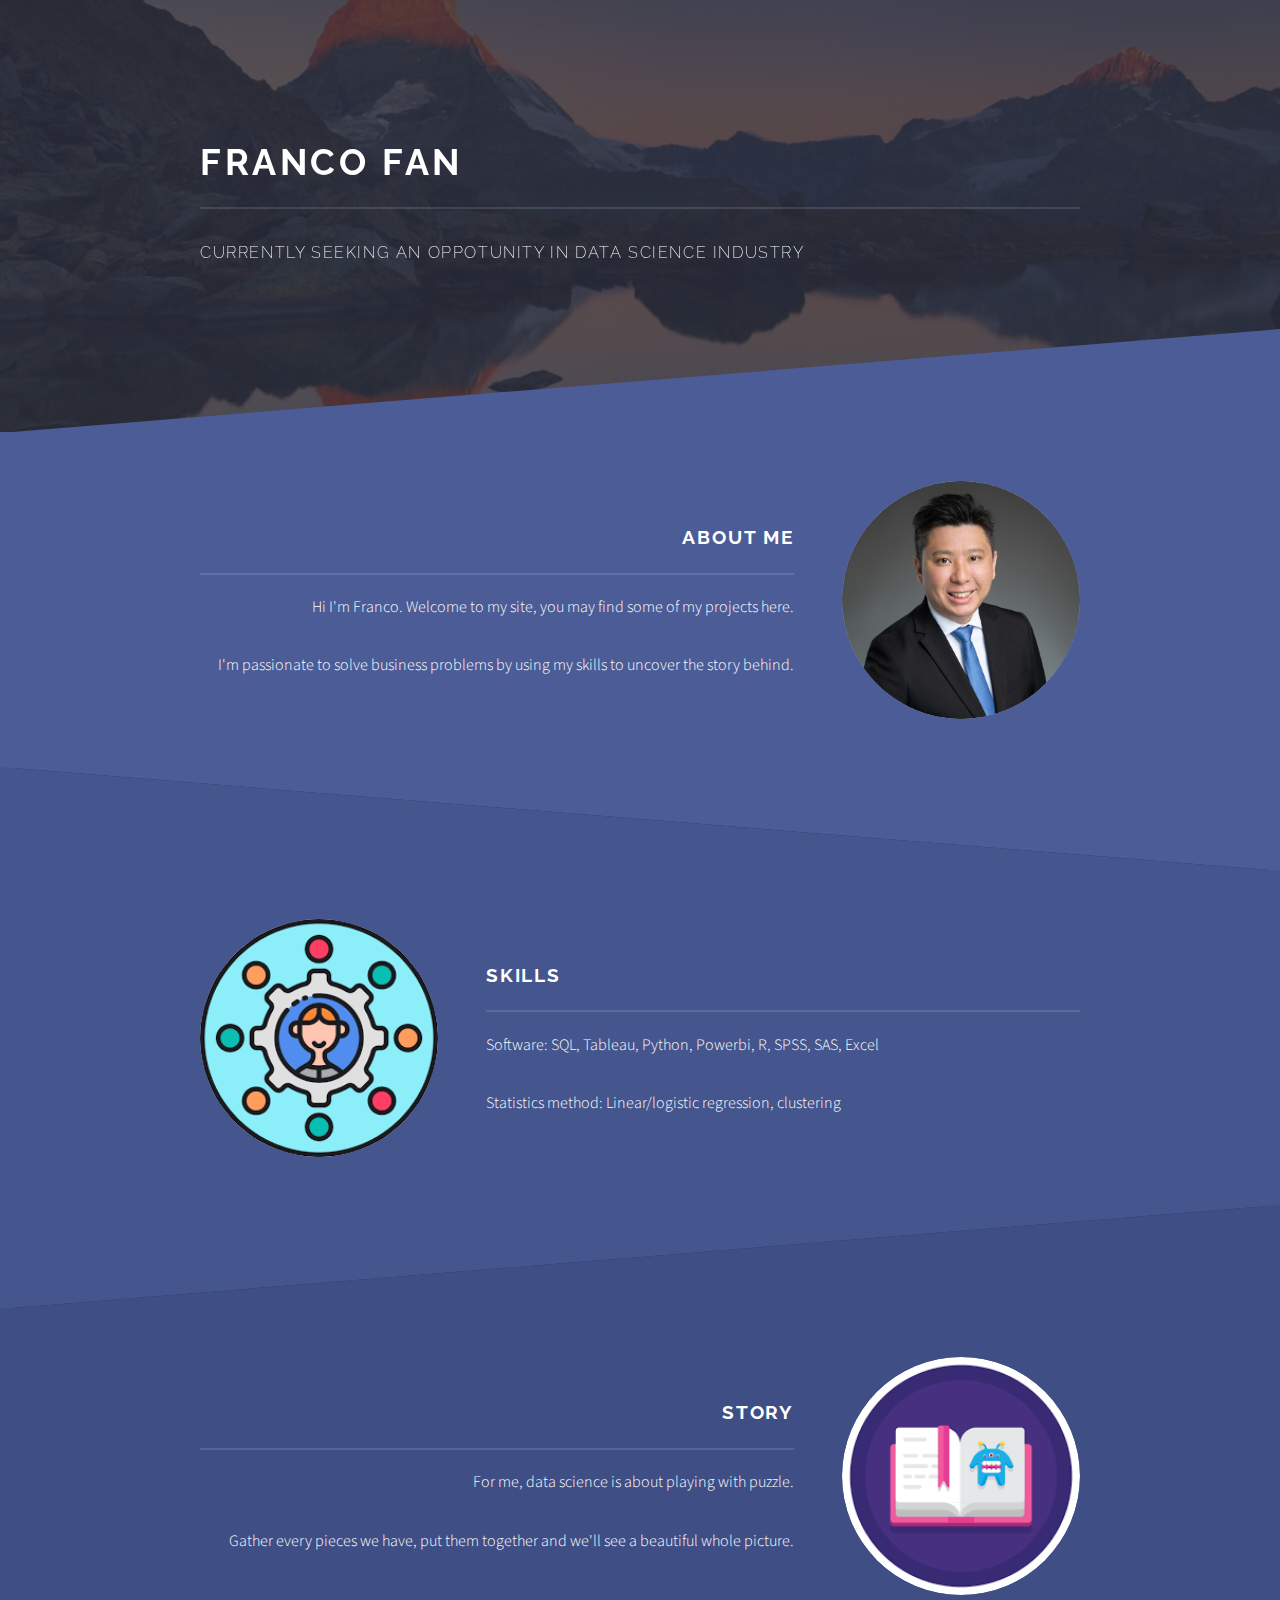
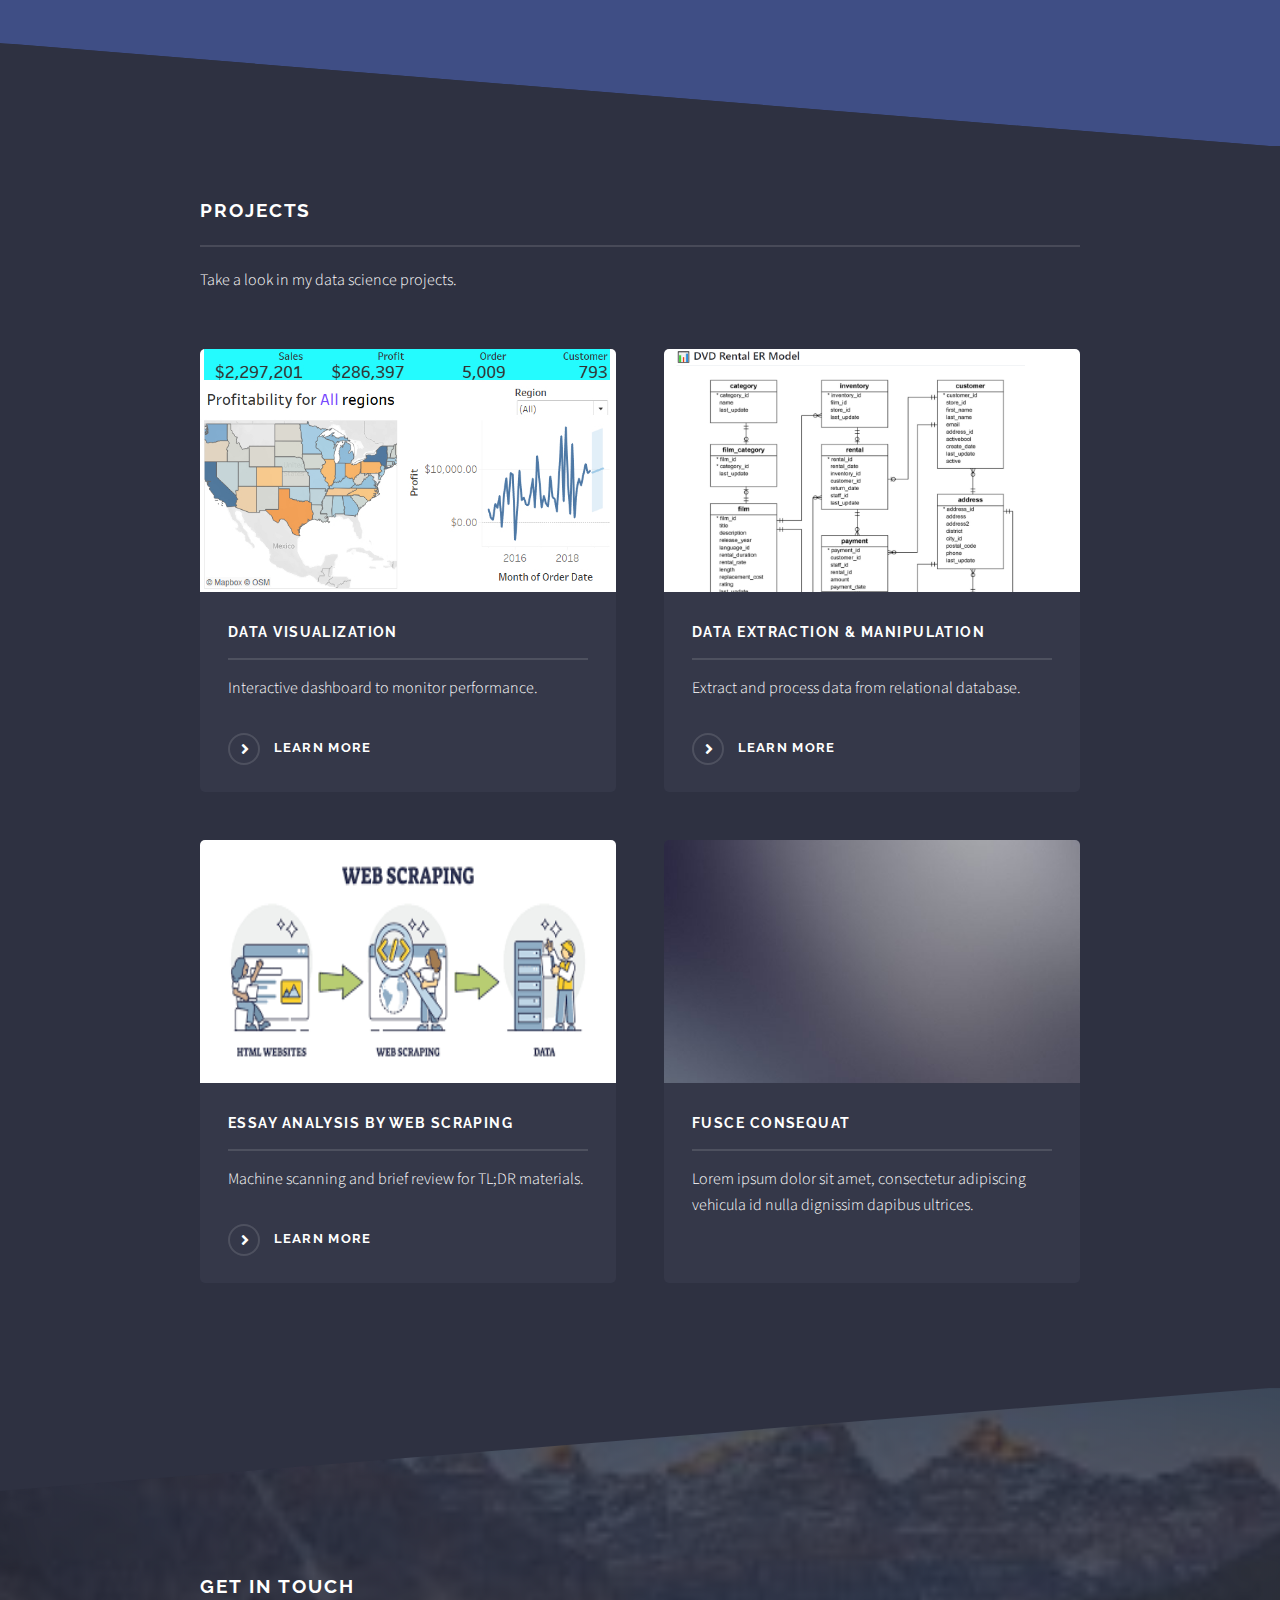
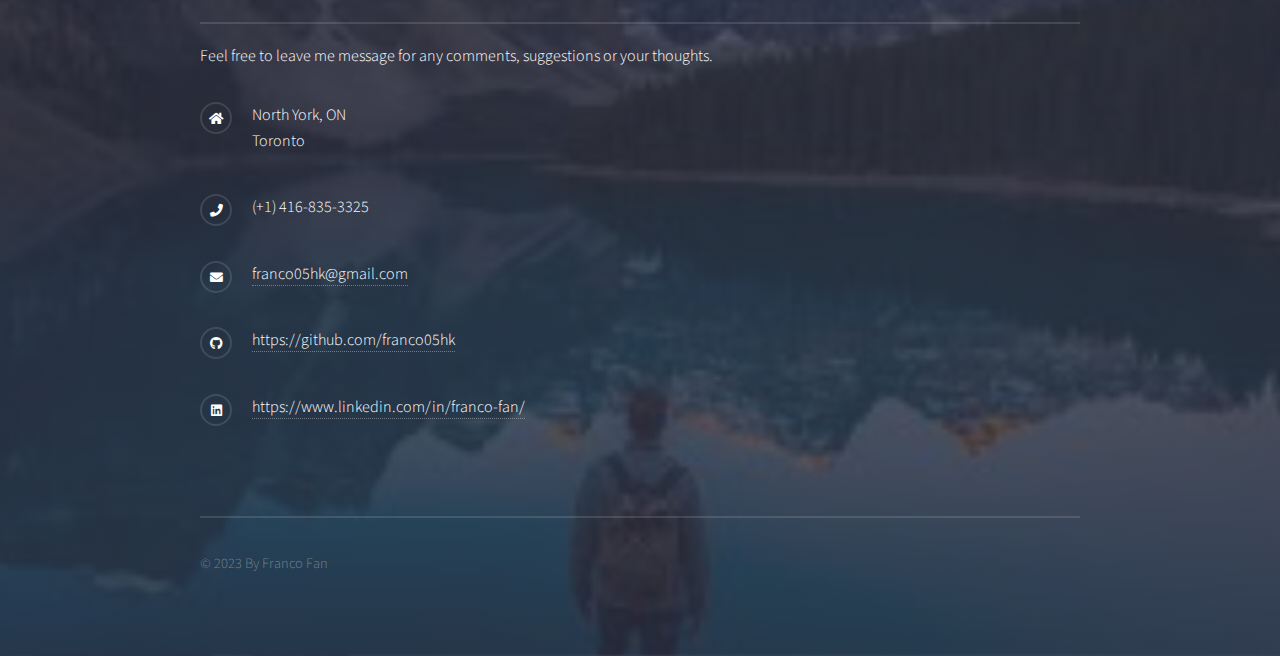
==== commit 23ec1659: "adjustment" ====
--- a/index.html
+++ b/index.html
@@ -43,12 +43,12 @@
 				<!-- Banner -->
 					<section id="banner">
 						<div class="inner">
-							<div class="logo"><span class="icon fa-gem"></span></div>
+							<div class="logo"><span class="fa-solid fa-circle-user"></span></div>
 							<h2>Franco Fan</h2>
 							<p>Currently seeking an oppotunity in data science industry</p>
 						</div>
 					</section>
-
+ 
 				<!-- Wrapper -->
 					<section id="wrapper">
 
@@ -113,15 +113,17 @@
 											<a class="image"><img src="images/erd.png" 
 												width="416"
 												height="243" alt="" /></a>
-											<h3 class="major">Data extraction/manipulation</h3>
+											<h3 class="major">Data extraction & manipulation</h3>
 											<p>Extract and process data from relational database.</p>
 											<a href="https://github.com/franco05hk/week2project" target="_blank" class="special">Learn more</a> 
 										</article>
 										<article>
-											<a class="image"><img src="images/sea.jpeg" alt="" /></a>
-											<h3 class="major">Ante fermentum</h3>
-											<p>Lorem ipsum dolor sit amet, consectetur adipiscing vehicula id nulla dignissim dapibus ultrices.</p>
-											<!-- <a href="#" class="special">Learn more</a> -->
+											<a class="image"><img src="images/ws3.png" 
+												width="416"
+												height="243" alt="" /></a>
+											<h3 class="major">Essay analysis by web scraping</h3>
+											<p>Machine scanning and brief review for TL;DR materials.</p>
+											<a href="https://github.com/franco05hk/week4project/tree/main" class="special">Learn more</a> 
 										</article>
 										<article>
 											<a class="image"><img src="images/pic07.jpg" alt="" /></a>
@@ -175,7 +177,7 @@
 								<!-- <li class="icon brands fa-instagram"><a href="#">instagram.com/untitled-tld</a></li> -->
 							</ul>
 							<ul class="copyright">
-								<li> &copy; 2023 By Franco Fan</li><li>Design: <a href="http://html5up.net">HTML5 UP</a></li>
+								<li> &copy; 2023 By Franco Fan</li>
 							</ul>
 						</div>
 					</section>
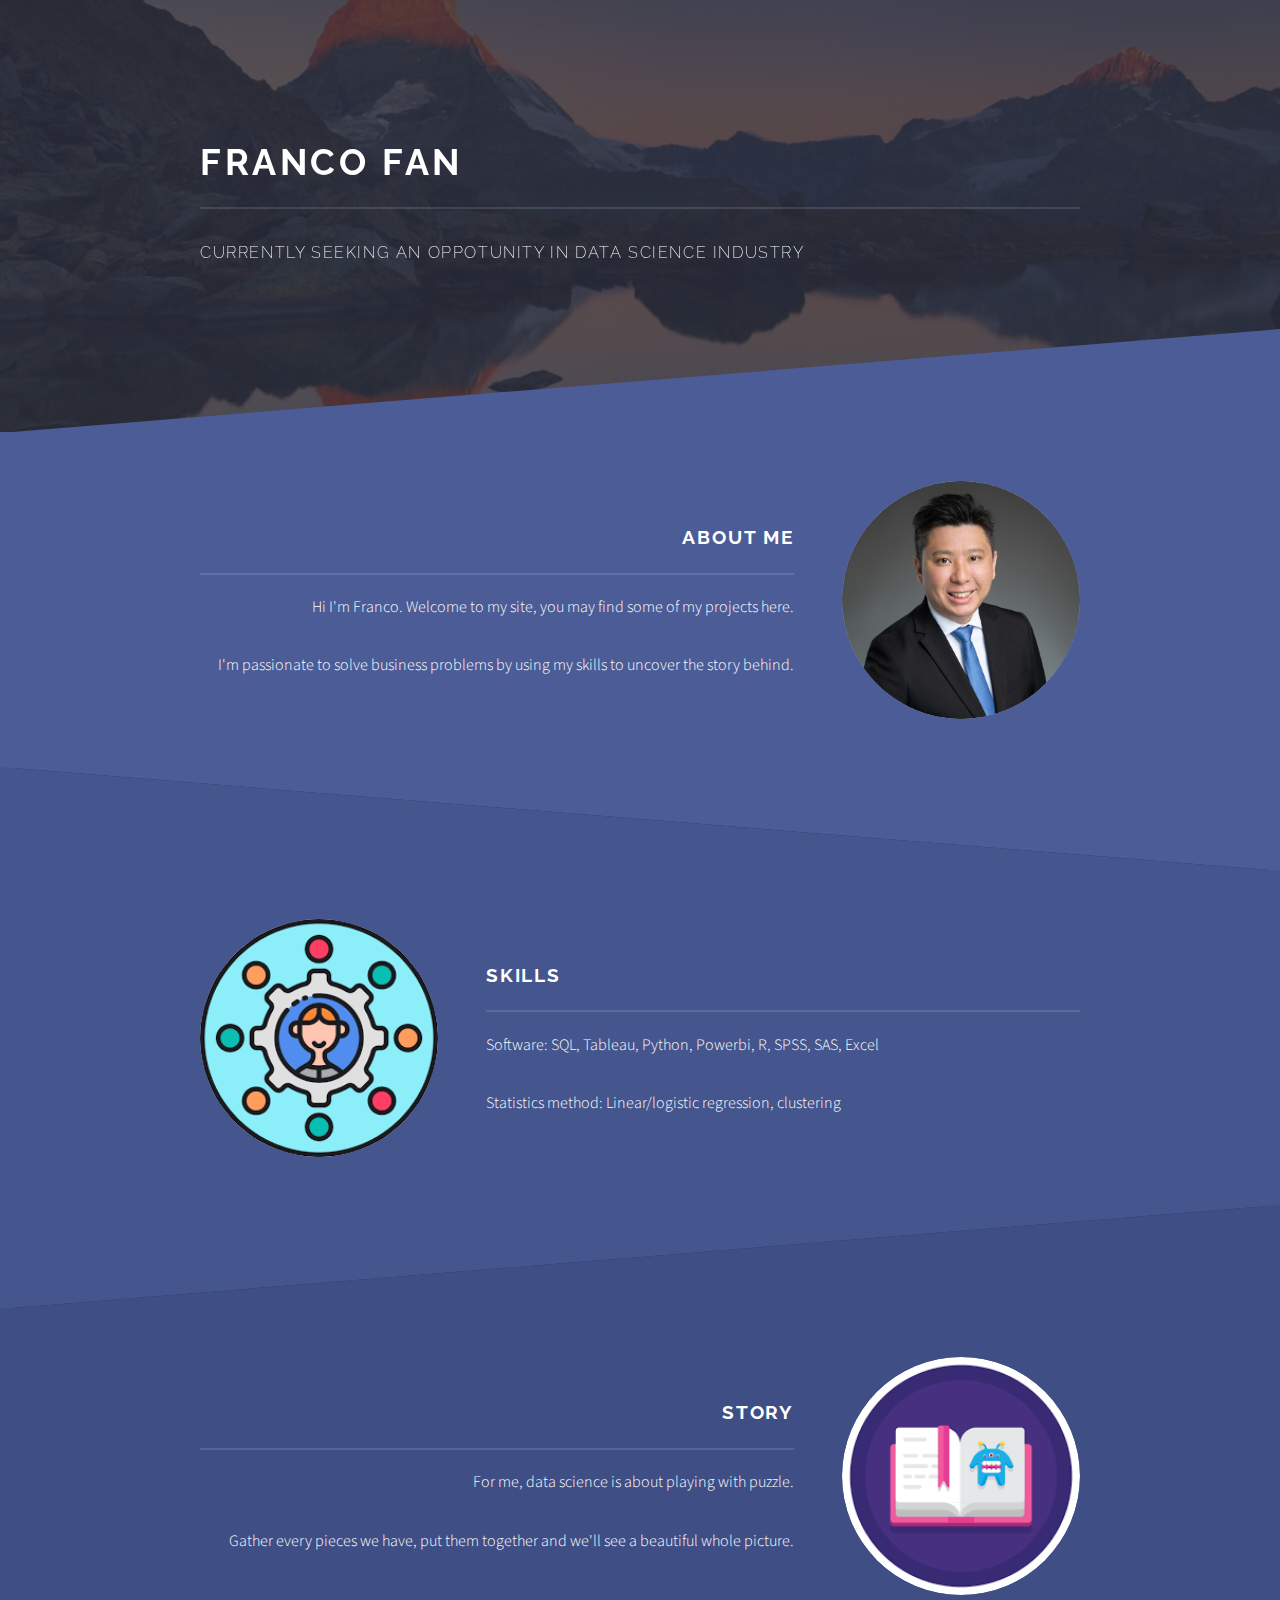
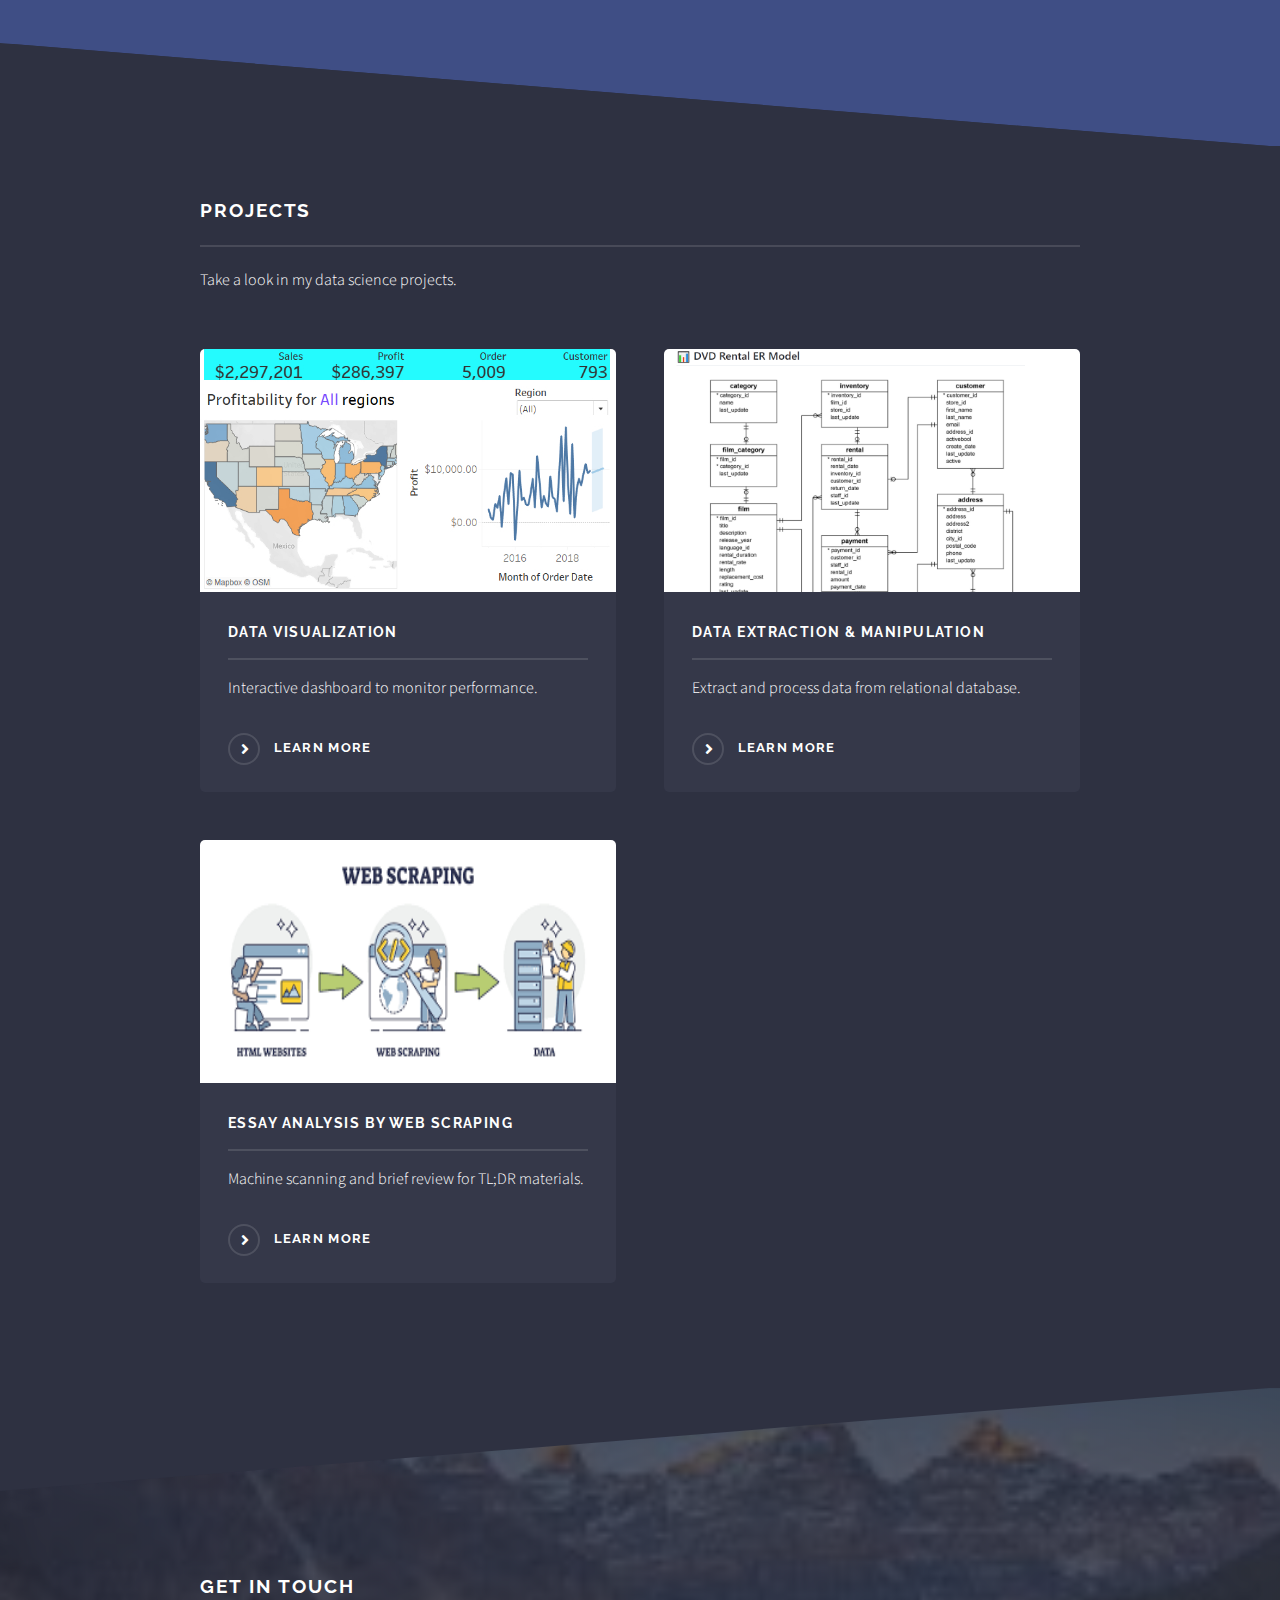
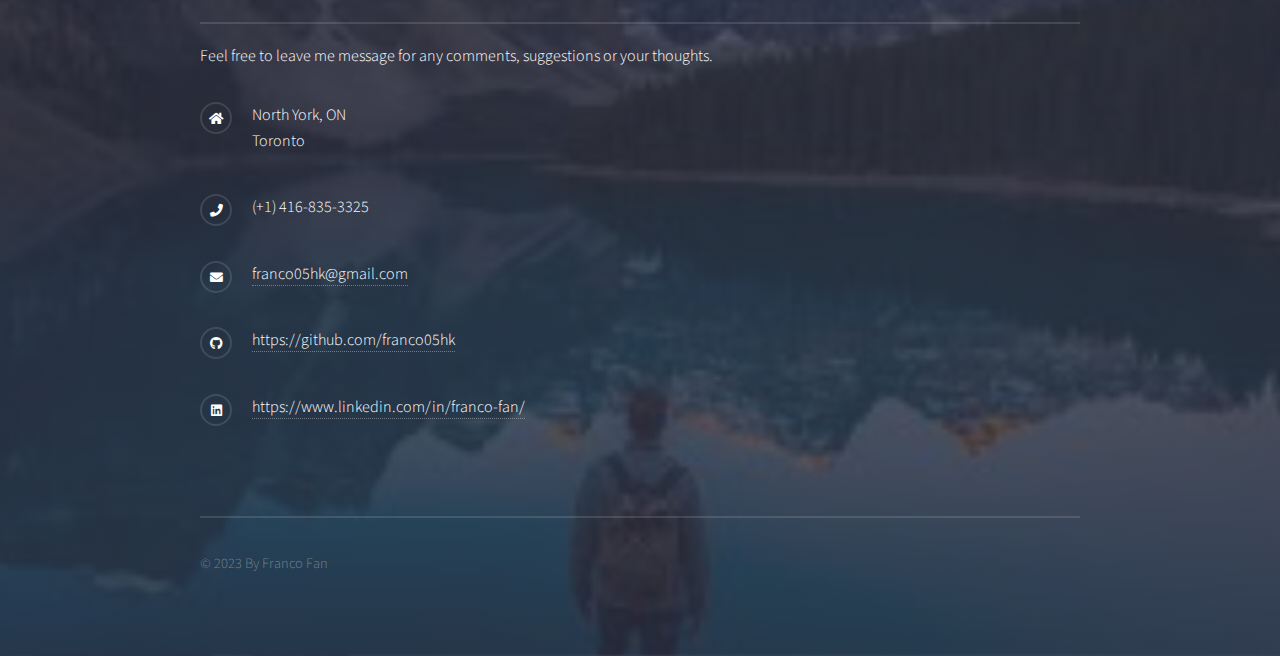
==== commit abe82213: "Update index.html" ====
--- a/index.html
+++ b/index.html
@@ -125,12 +125,12 @@
 											<p>Machine scanning and brief review for TL;DR materials.</p>
 											<a href="https://github.com/franco05hk/week4project/tree/main" class="special">Learn more</a> 
 										</article>
-										<article>
+										<!-- <article>
 											<a class="image"><img src="images/pic07.jpg" alt="" /></a>
 											<h3 class="major">Fusce consequat</h3>
 											<p>Lorem ipsum dolor sit amet, consectetur adipiscing vehicula id nulla dignissim dapibus ultrices.</p>
-											<!-- <a href="#" class="special">Learn more</a> -->
-										</article>
+											<!-- <a href="#" class="special">Learn more</a> 
+										</article> -->
 									</section>
 									<ul class="actions">
 										<!-- <li><a href="#" class="button">Browse All</a></li> -->
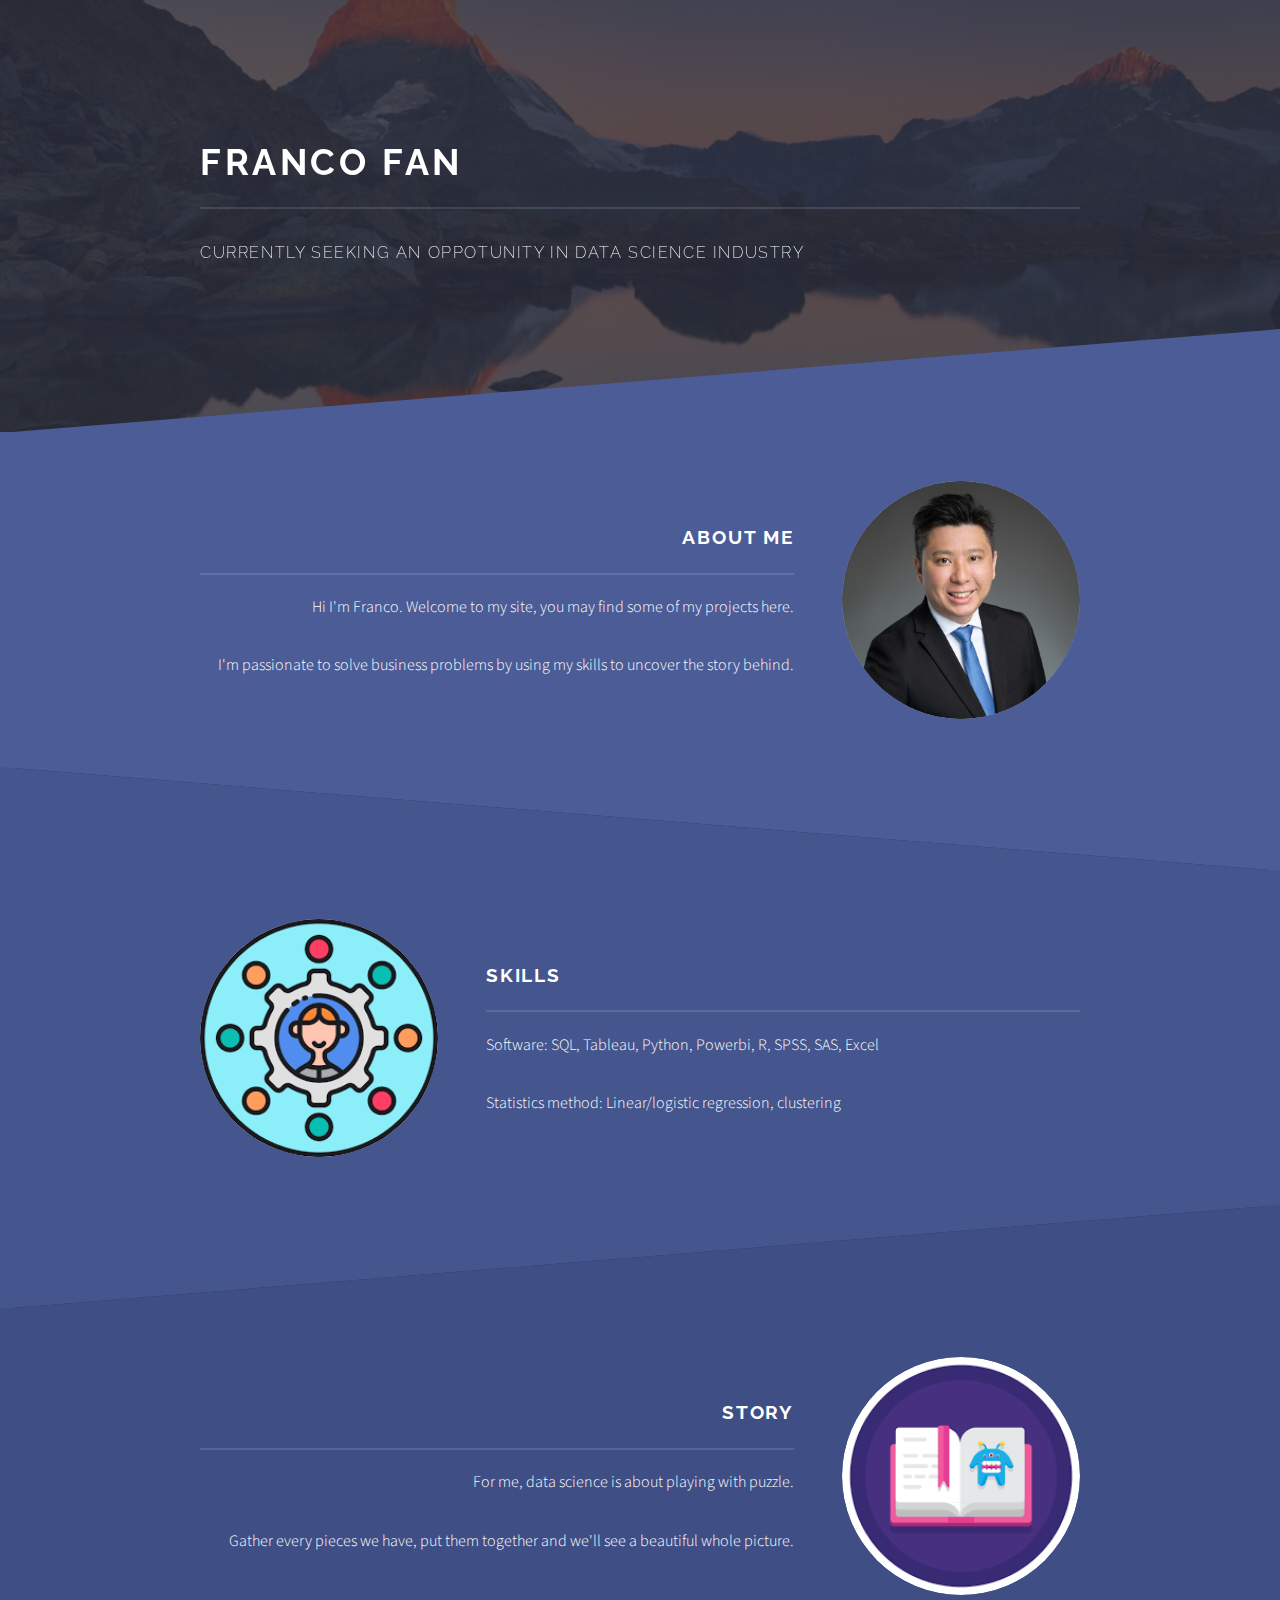
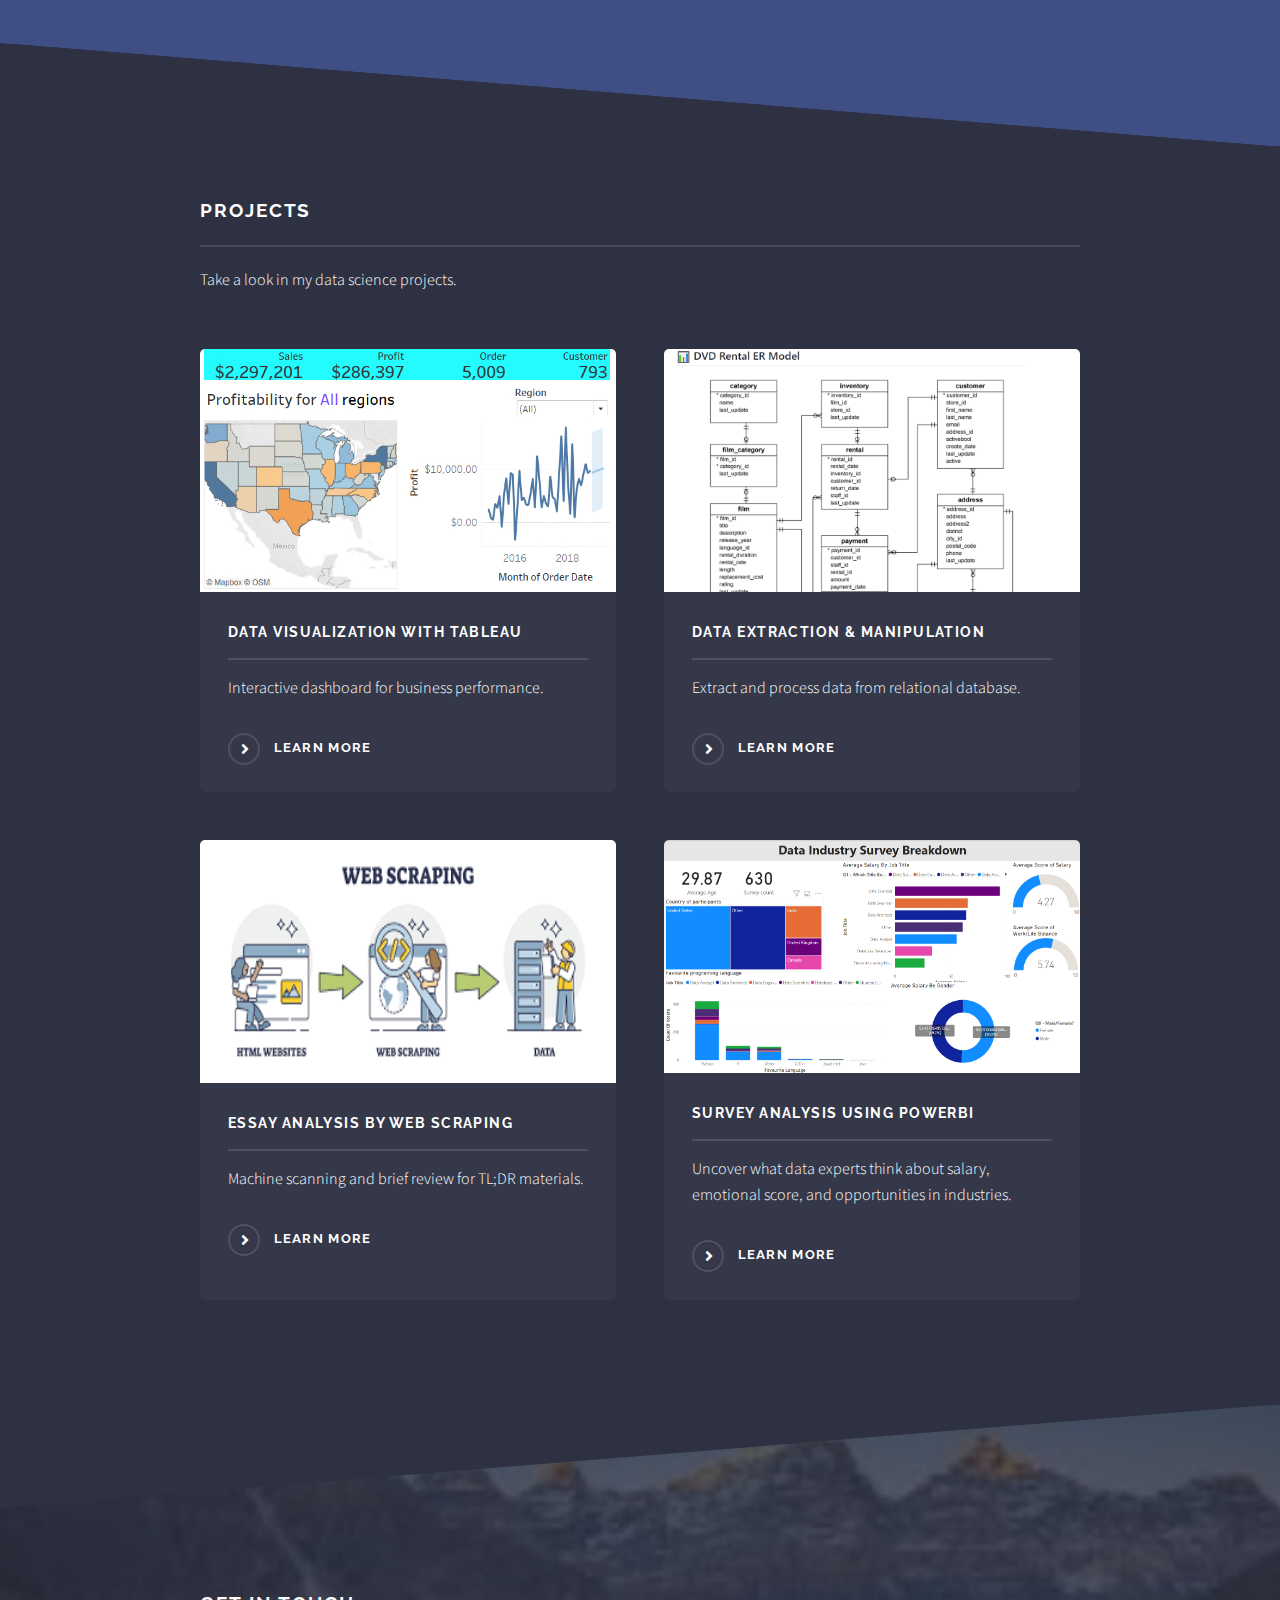
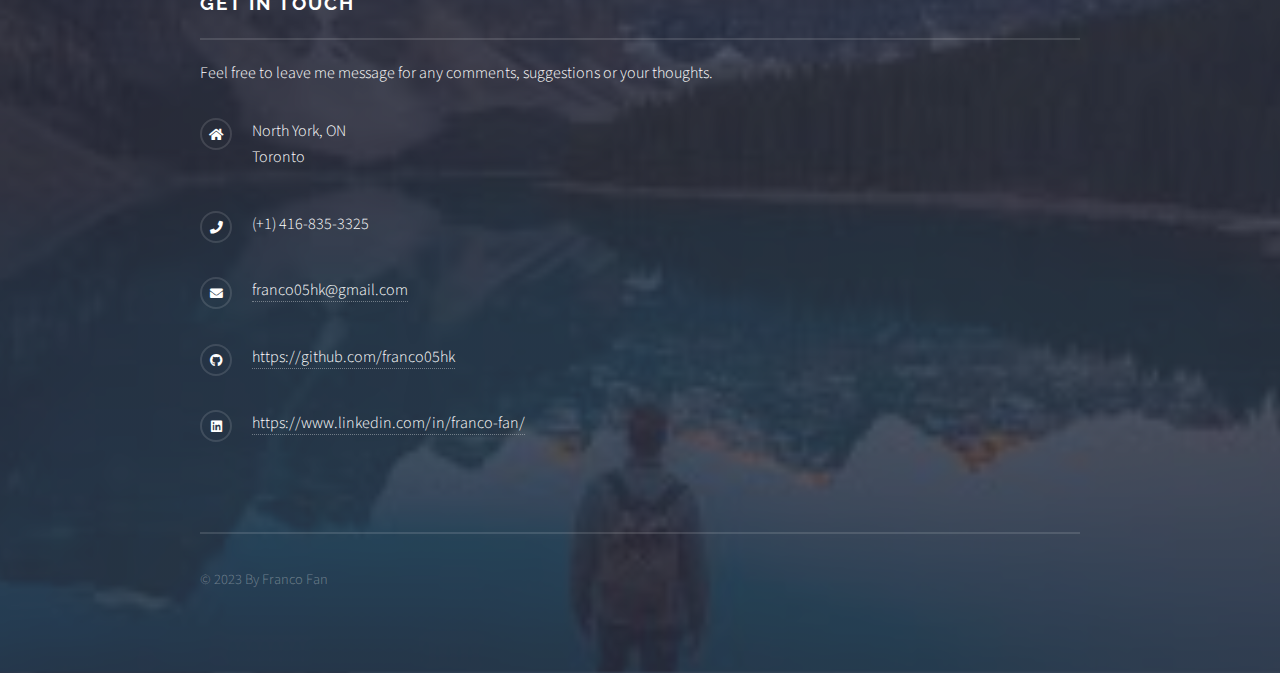
==== commit adf4243d: "0" ====
--- a/index.html
+++ b/index.html
@@ -105,8 +105,8 @@
 												width="416"
 												height="243" 
 												alt="" /></a> 
-											<h3 class="major">Data visualization</h3>
-											<p>Interactive dashboard to monitor performance.</p>
+											<h3 class="major">Data visualization with Tableau</h3>
+											<p>Interactive dashboard for business performance.</p>
 											 <a href="https://public.tableau.com/app/profile/ka.fan/viz/superstorepratice_16903407806660/Dashboard1?publish=yes" target="_blank" class="special">Learn more</a> 
 										</article>
 										<article>
@@ -123,14 +123,14 @@
 												height="243" alt="" /></a>
 											<h3 class="major">Essay analysis by web scraping</h3>
 											<p>Machine scanning and brief review for TL;DR materials.</p>
-											<a href="https://github.com/franco05hk/week4project/tree/main" class="special">Learn more</a> 
+											<a href="https://github.com/franco05hk/week4project/tree/main" target="_blank" class="special">Learn more</a> 
 										</article>
-										<!-- <article>
-											<a class="image"><img src="images/pic07.jpg" alt="" /></a>
-											<h3 class="major">Fusce consequat</h3>
-											<p>Lorem ipsum dolor sit amet, consectetur adipiscing vehicula id nulla dignissim dapibus ultrices.</p>
-											<!-- <a href="#" class="special">Learn more</a> 
-										</article> -->
+										 <article>
+											<a class="image"><img src="images/powerbi.png" alt="" /></a>
+											<h3 class="major">Survey analysis using PowerBI</h3>
+											<p>Uncover what data experts think about salary, emotional score, and opportunities in industries.</p>
+											<a href="https://github.com/franco05hk/PowerBI" target="_blank" class="special">Learn more</a> 
+										</article> 
 									</section>
 									<ul class="actions">
 										<!-- <li><a href="#" class="button">Browse All</a></li> -->
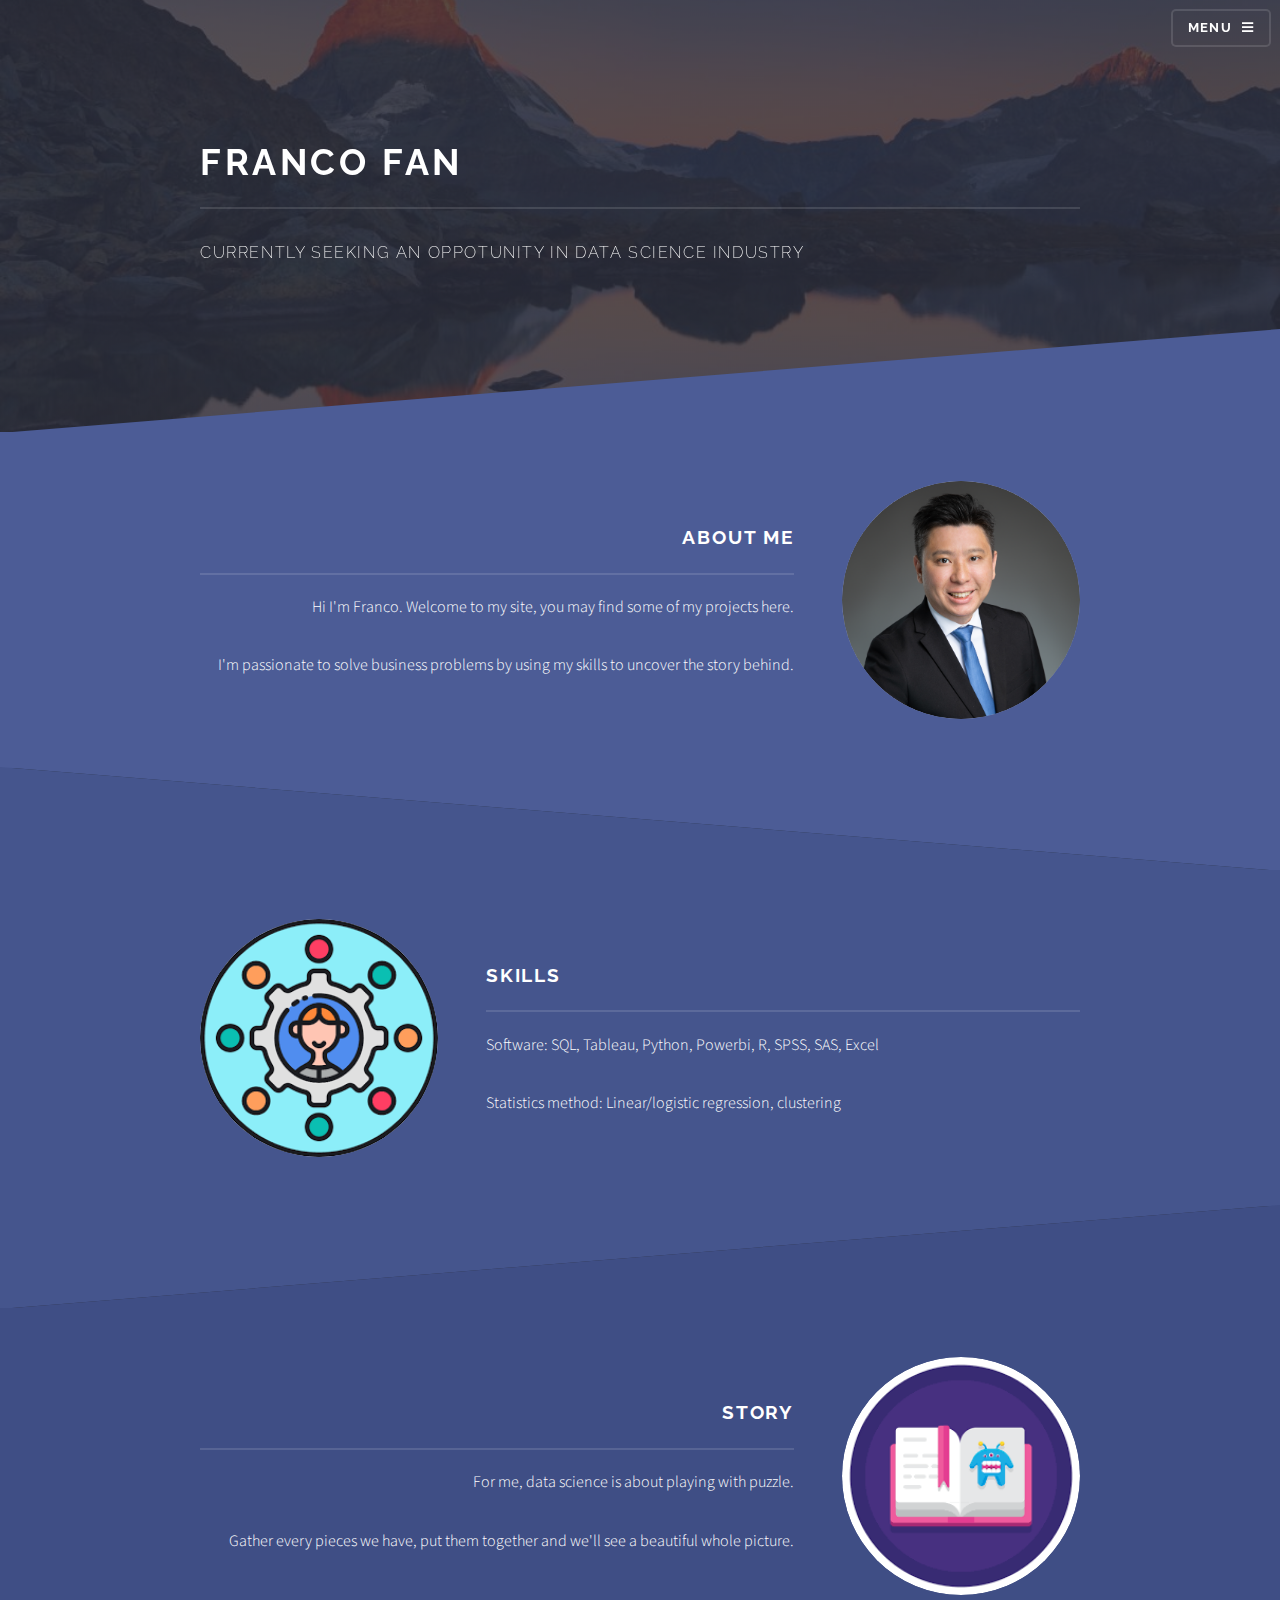
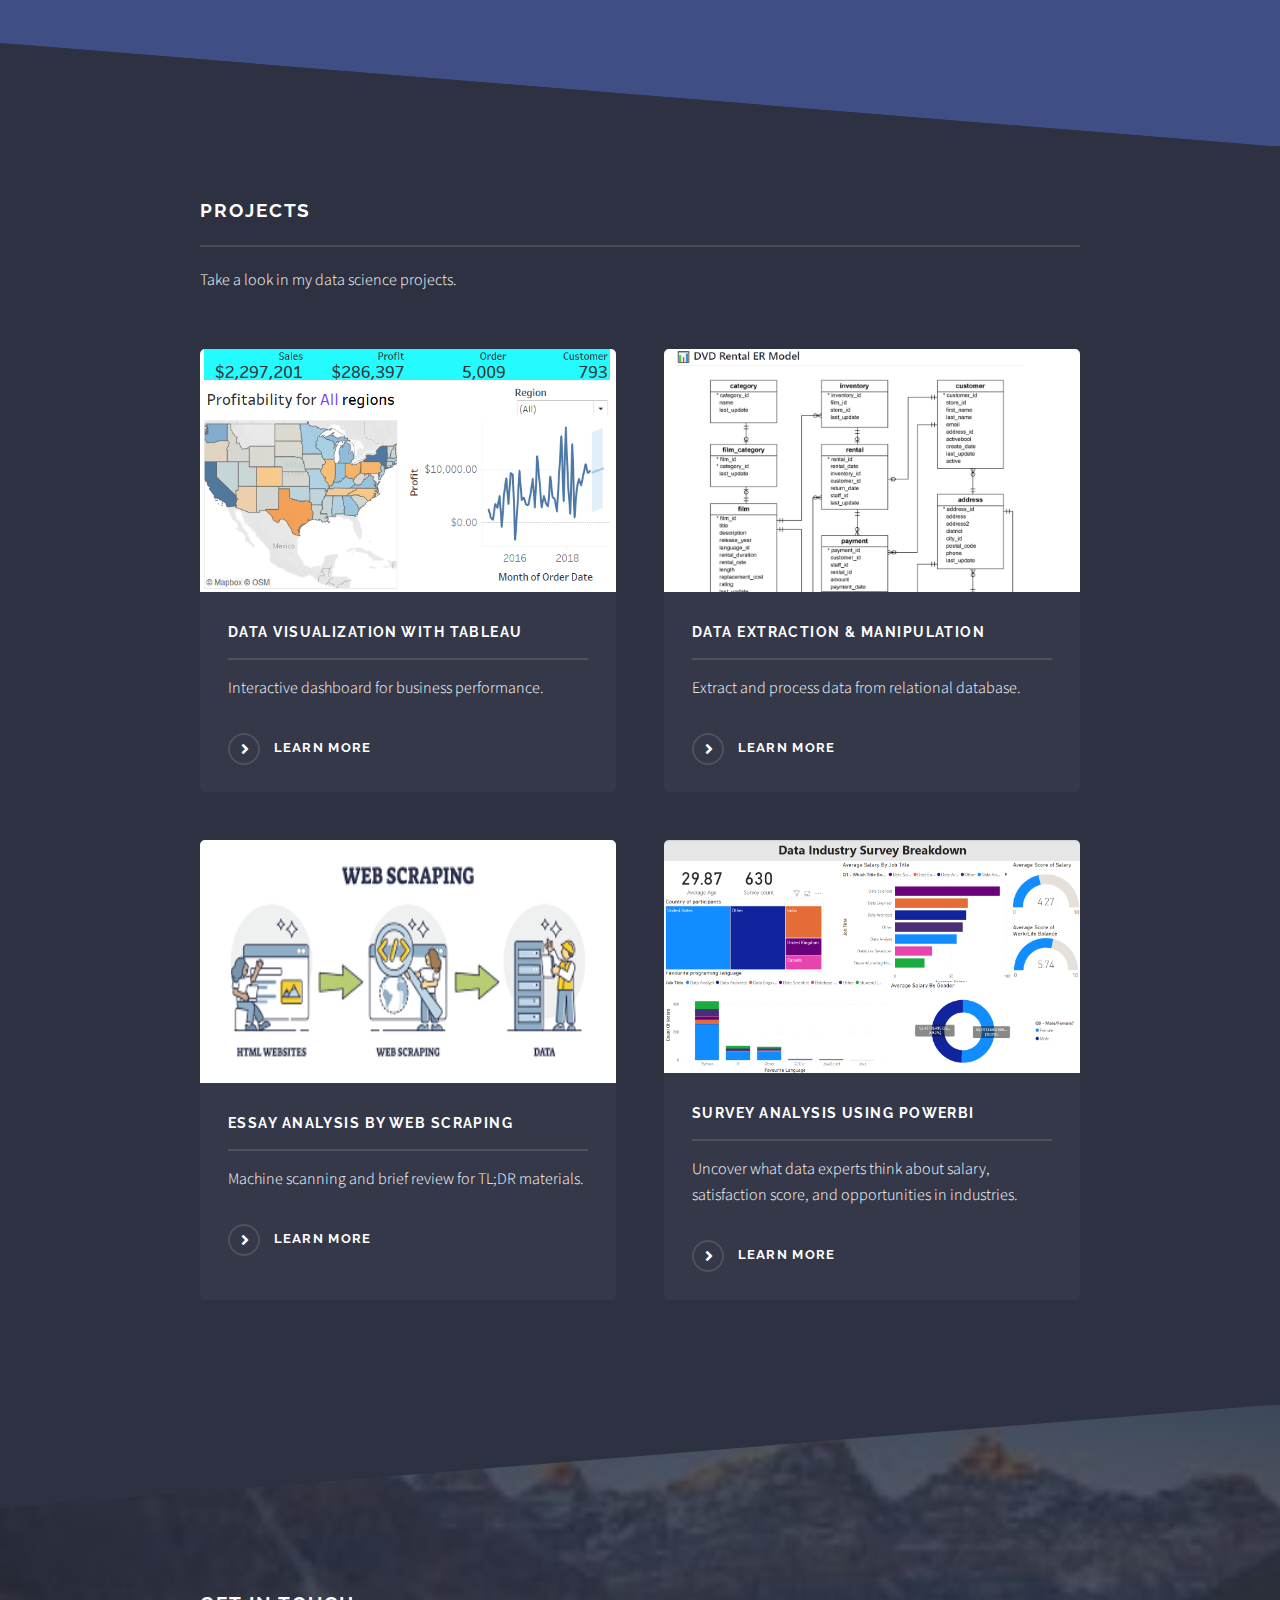
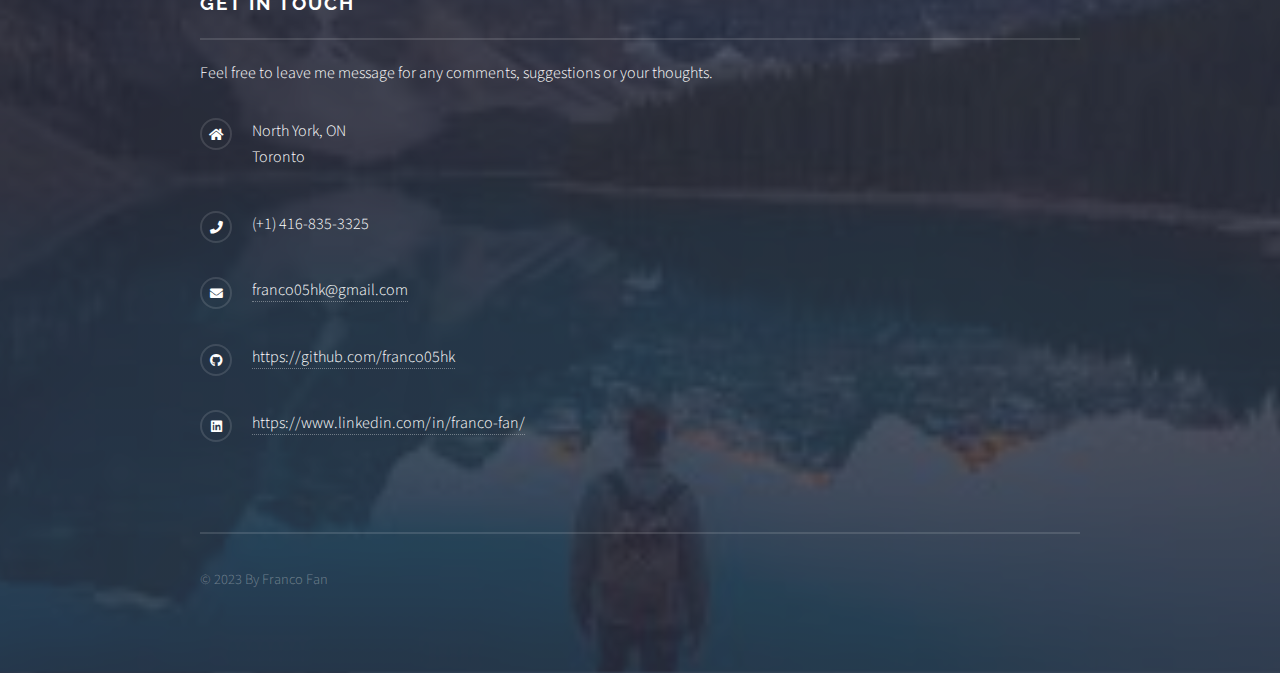
==== commit 89034432: "add aboutme" ====
--- a/index.html
+++ b/index.html
@@ -6,7 +6,7 @@
 -->
 <html>
 	<head>
-		<title>Solid State by HTML5 UP</title>
+		<title>Franco Fan</title>
 		<meta charset="utf-8" />
 		<meta name="viewport" content="width=device-width, initial-scale=1, user-scalable=no" />
 		<link rel="stylesheet" href="assets/css/main.css" />
@@ -17,24 +17,23 @@
 		<!-- Page Wrapper -->
 			<div id="page-wrapper">
 
-				<!-- Header 
+				<!-- Header -->
 					<header id="header" class="alt">
-						<h1><a href="index.html">Solid State</a></h1>
+						<h1><a href="index.html">Home</a></h1>
 						<nav>
 							<a href="#menu">Menu</a>
 						</nav>
 					</header>
-				-->
+				
 				<!-- Menu -->
 					<nav id="menu">
 						<div class="inner">
 							<h2>Menu</h2>
 							<ul class="links">
 								<li><a href="index.html">Home</a></li>
-								ANTE FERMENTUM						<li><a href="generic.html">Generic</a></li>
+								<li><a href="generic.html">About Me</a></li>
 								<li><a href="elements.html">Elements</a></li>
-								<li><a href="#">Log In</a></li>
-								<li><a href="#">Sign Up</a></li>
+								
 							</ul>
 							<a href="#" class="close">Close</a>
 						</div>
@@ -128,7 +127,7 @@
 										 <article>
 											<a class="image"><img src="images/powerbi.png" alt="" /></a>
 											<h3 class="major">Survey analysis using PowerBI</h3>
-											<p>Uncover what data experts think about salary, emotional score, and opportunities in industries.</p>
+											<p>Uncover what data experts think about salary, satisfaction score, and opportunities in industries.</p>
 											<a href="https://github.com/franco05hk/PowerBI" target="_blank" class="special">Learn more</a> 
 										</article> 
 									</section>
--- a/assets/css/main.css
+++ b/assets/css/main.css
@@ -270,6 +270,11 @@
 		}
 
 		h1.major, h2.major, h3.major, h4.major, h5.major, h6.major {
+			padding-bottom: 1em;
+			border-bottom: solid 2px rgba(255, 255, 255, 0.125);
+		}
+		h1.title2, h2.title2, h3.title2, h4.title2, h5.title2, h6.title2 {
+			padding-left: 3em;
 			padding-bottom: 1em;
 			border-bottom: solid 2px rgba(255, 255, 255, 0.125);
 		}
@@ -4155,4 +4160,81 @@
 			padding: 2em 1.5em 0.1em 1.5em ;
 		}
 
+	}
+
+	@import url('https://fonts.googleapis.com/css2?family=Jost:wght@200;300;400&display=swap');
+	.design-section {
+	  display: flex;
+	  flex-direction: column;
+	  align-items: center;
+	  justify-content: center;
+	  background-color: #1f1f1f;
+	  min-height: 100vh;
+	  padding: 100px 0;
+	  font-family: Jost;
+	}
+	
+	.design {
+	  display: flex;
+	  align-items: center;
+	  justify-content: center;
+	}
+	
+	.timeline {
+	  width: 80%;
+	  height: auto;
+	  max-width: 800px;
+	  margin: 0 auto;
+	  display: flex;
+	  flex-direction: column;
+	}
+	
+	.timeline-content {
+	  padding: 20px;
+	  background: #1f1f1f;
+	  -webkit-box-shadow: 5px 5px 10px #1a1a1a, -5px -5px 10px #242424;
+			  box-shadow: 5px 5px 10px #1a1a1a, -5px -5px 10px #242424;
+	  border-radius: 5px;
+	  color: white;
+	  padding: 1.75rem;
+	  transition: 0.4s ease;
+	  overflow-wrap: break-word !important;
+	  margin: 1rem;
+	  margin-bottom: 20px;
+	  border-radius: 6px;
+	}
+	
+	.timeline-component {
+	  margin: 0px 20px 20px 20px;
+	}
+	
+	@media screen and (min-width: 768px) {
+	  .timeline {
+		display: grid;
+		grid-template-columns: 1fr 3px 1fr;
+	  }
+	  .timeline-middle {
+		position: relative;
+		background-image: linear-gradient(45deg, #F27121, #E94057, #8A2387);
+		width: 3px;
+		height: 100%;
+	  }
+	  .main-middle {
+		opacity: 0;
+	  }
+	  .timeline-circle {
+		position: absolute;
+		top: 0;
+		left: 50%;
+		width: 15px;
+		height: 15px;
+		border-radius: 50%;
+		background-image: linear-gradient(45deg, #F27121, #E94057, #8A2387);
+		-webkit-transform: translateX(-50%);
+				transform: translateX(-50%);
+	  }
+p.paragraph1{
+	padding-left:3em;
+}
+
 	}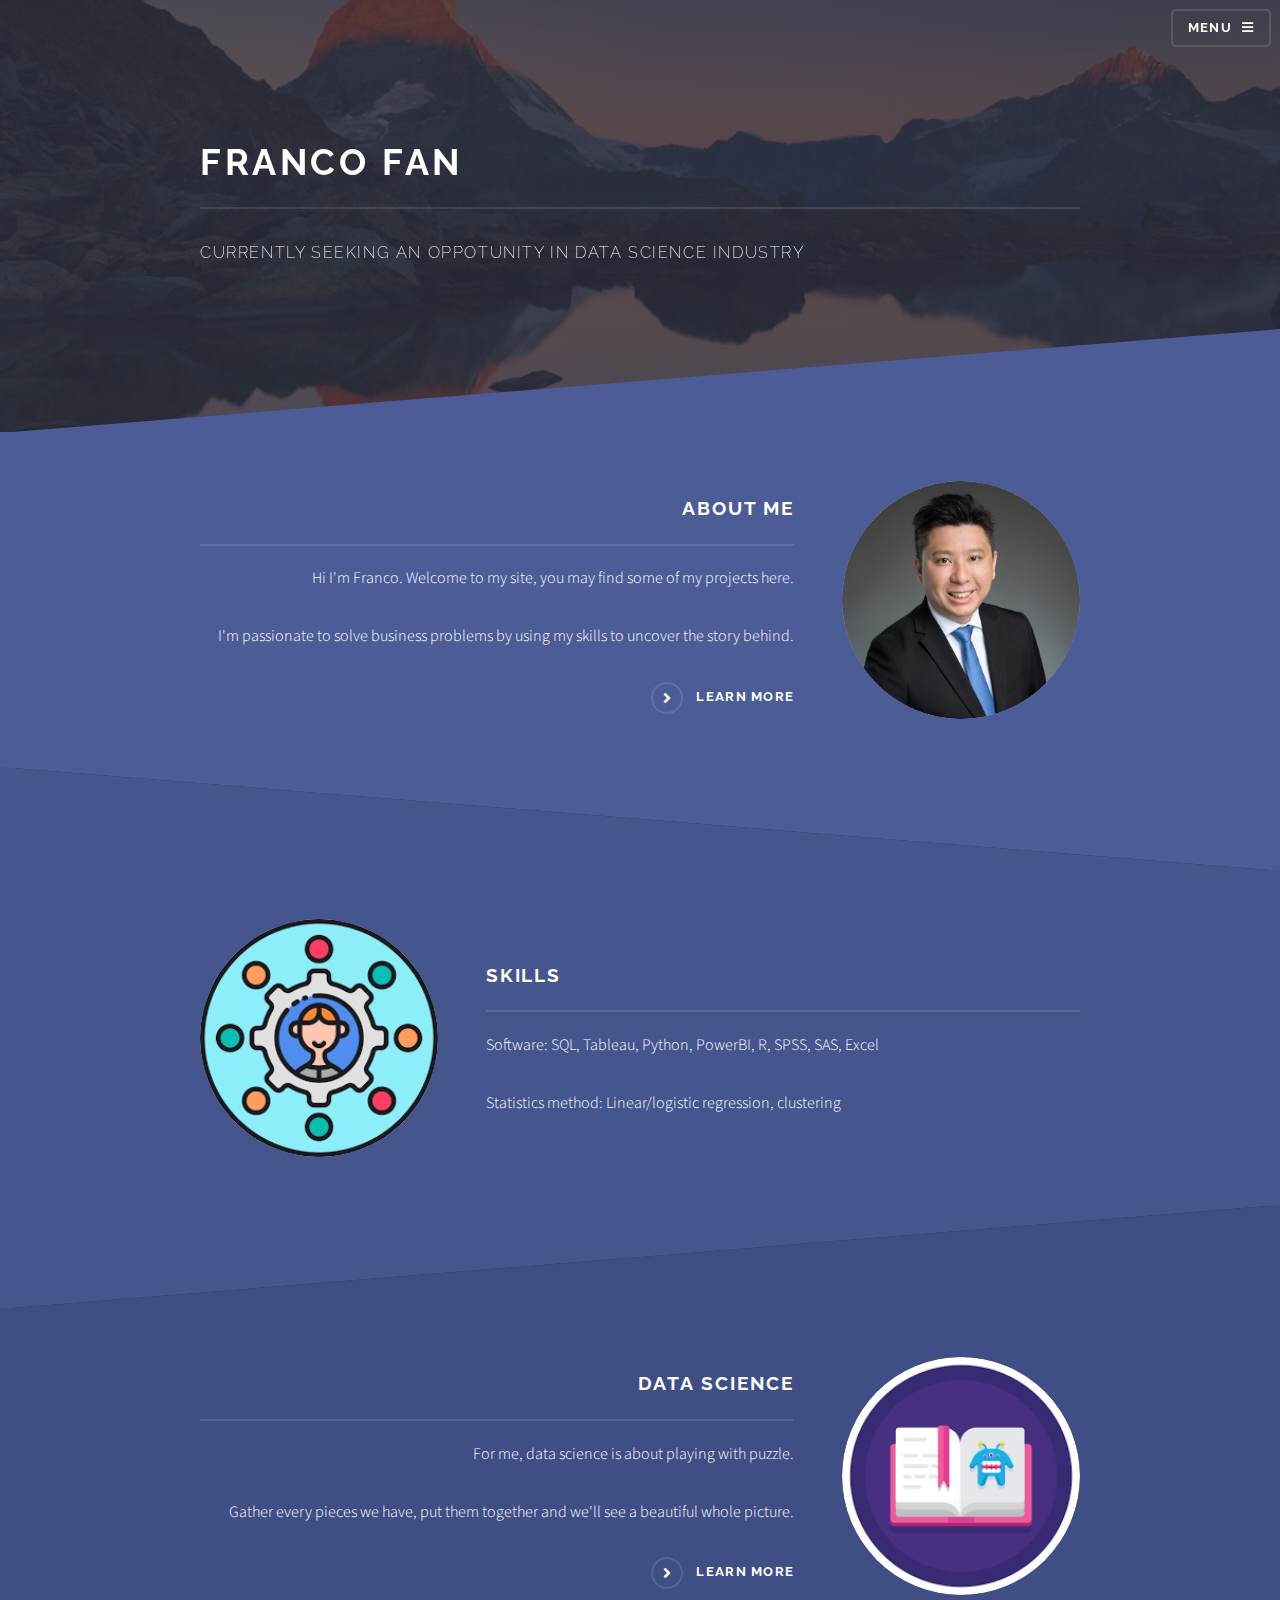
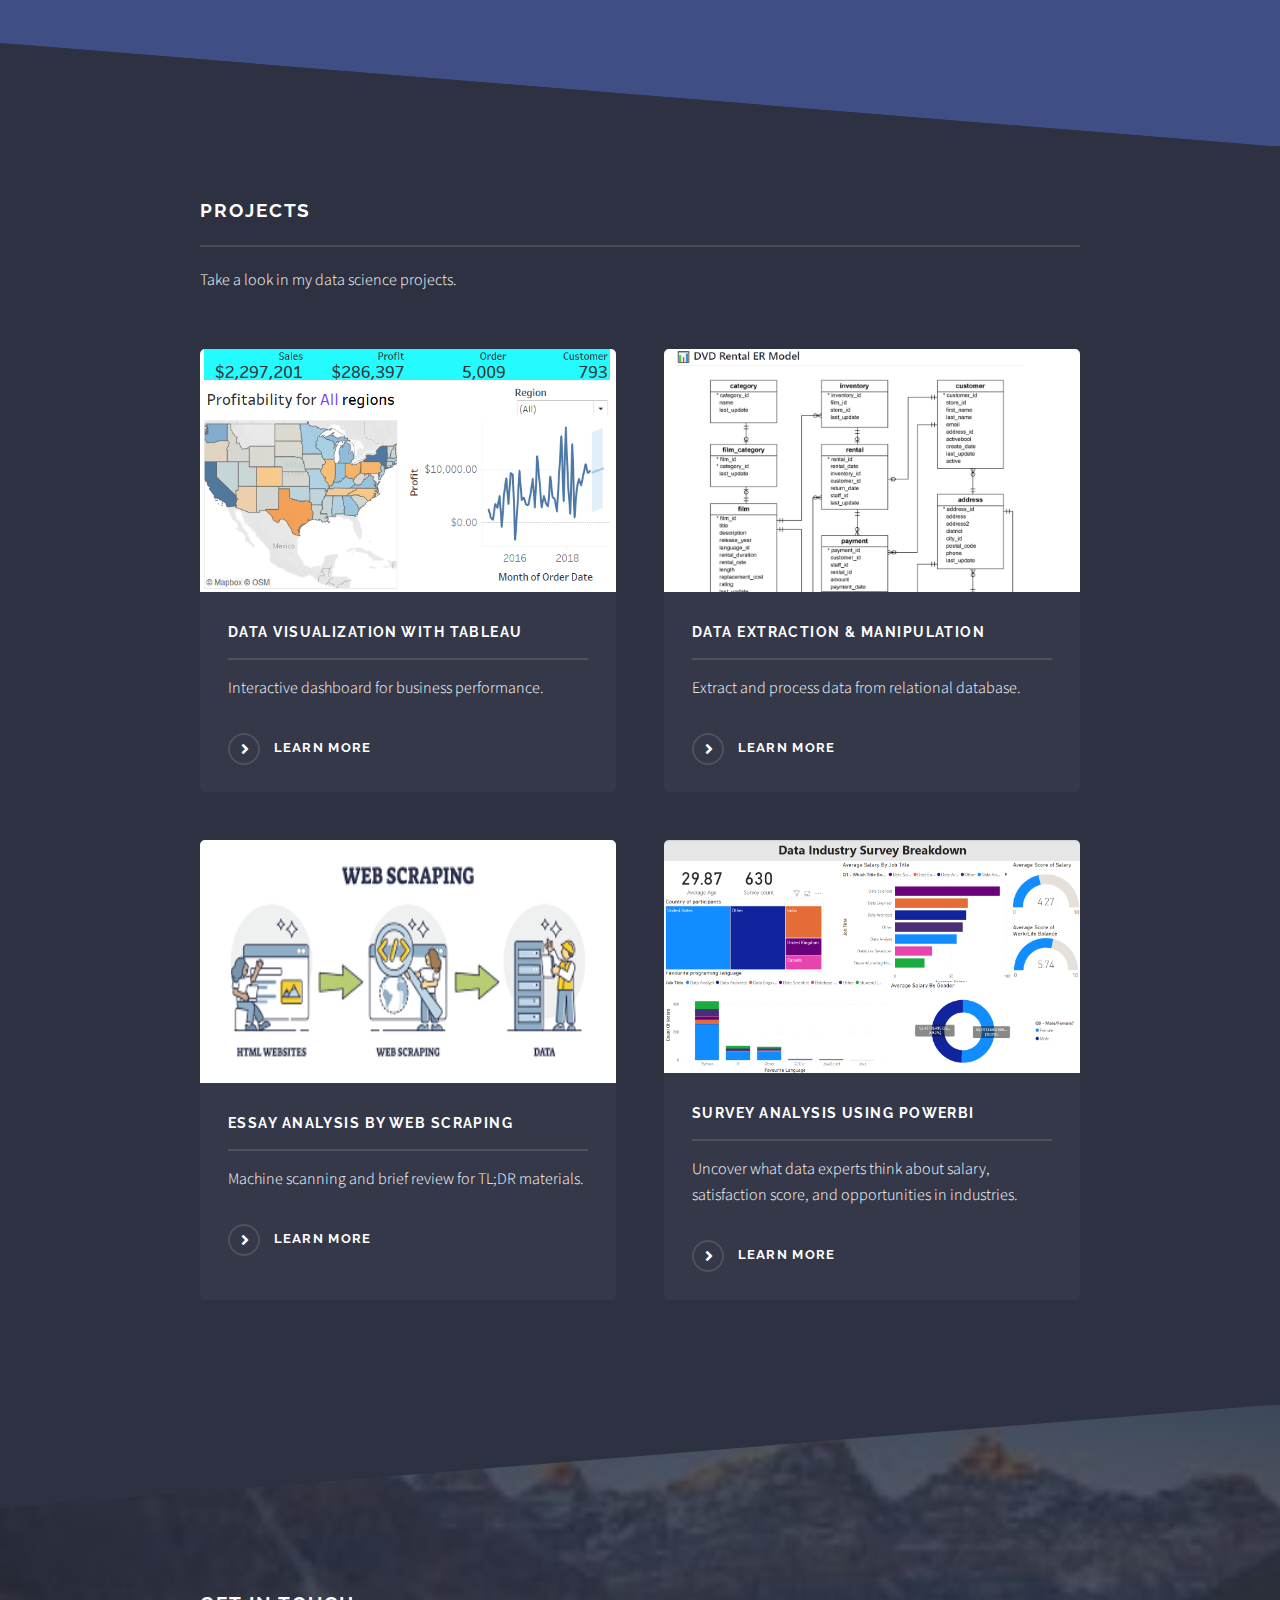
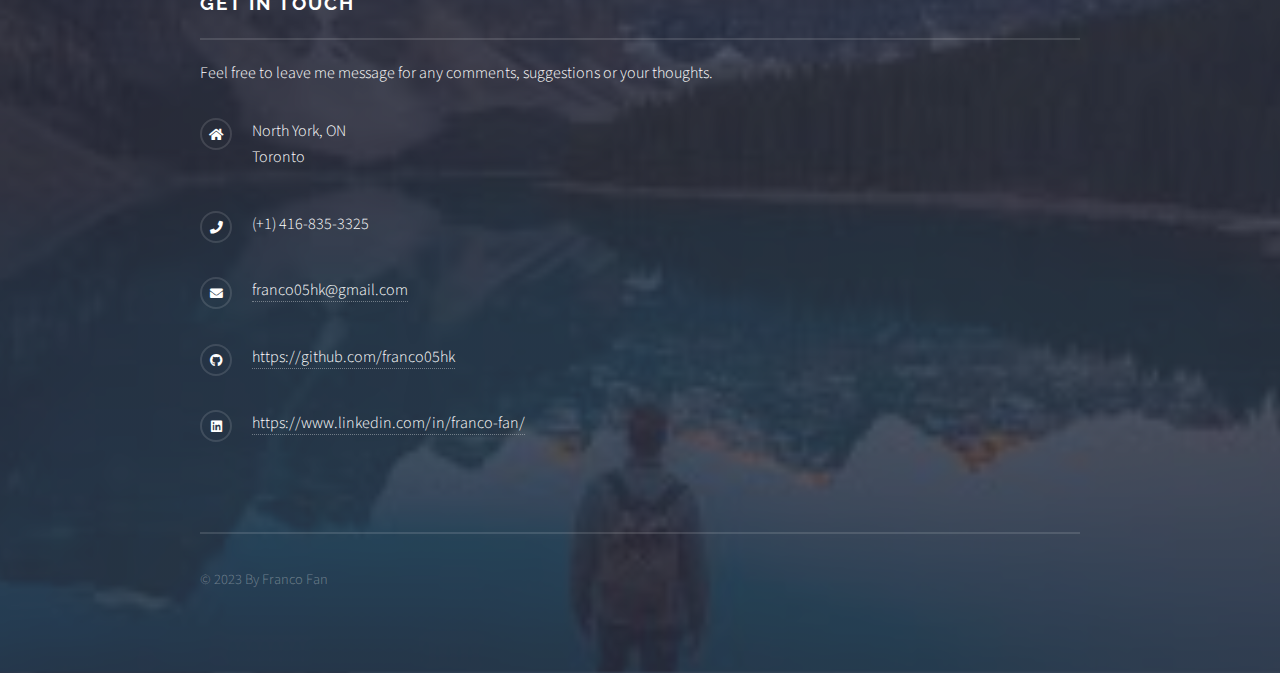
==== commit f0b6c6e6: "update 3 pages" ====
--- a/index.html
+++ b/index.html
@@ -32,7 +32,7 @@
 							<ul class="links">
 								<li><a href="index.html">Home</a></li>
 								<li><a href="generic.html">About Me</a></li>
-								<li><a href="elements.html">Elements</a></li>
+								<li><a href="elements.html">Data Science</a></li>
 								
 							</ul>
 							<a href="#" class="close">Close</a>
@@ -62,7 +62,7 @@
 										<p>I'm passionate to solve business problems by using my skills to uncover the story behind.</p>
 										
 
-										<!-- <a href="#" class="special">Learn more</a> -->
+										<a href="generic.html" class="special">Learn more</a>
 									</div>
 								</div>
 							</section>
@@ -73,7 +73,7 @@
 									<a class="image"><img src="images/skills2.png" alt="" /></a>
 									<div class="content">
 										<h2 class="major">Skills</h2>
-										<p>Software: SQL, Tableau, Python, Powerbi, R, SPSS, SAS, Excel</p>
+										<p>Software: SQL, Tableau, Python, PowerBI, R, SPSS, SAS, Excel</p>
 										<p>Statistics method: Linear/logistic regression, clustering</p>
 										<!-- <a href="#" class="special">Learn more</a> -->
 									</div>
@@ -85,10 +85,10 @@
 								<div class="inner">
 									<a class="image"><img src="images/book.png" alt="" /></a>
 									<div class="content">
-										<h2 class="major">Story</h2>
+										<h2 class="major">Data Science</h2>
 										<p>For me, data science is about playing with puzzle.</p>
 										<p>Gather every pieces we have, put them together and we'll see a beautiful whole picture.</p>
-										<!-- <a href="#" class="special">Learn more</a> -->
+										<a href="elements.html" class="special">Learn more</a>
 									</div>
 								</div>
 							</section>
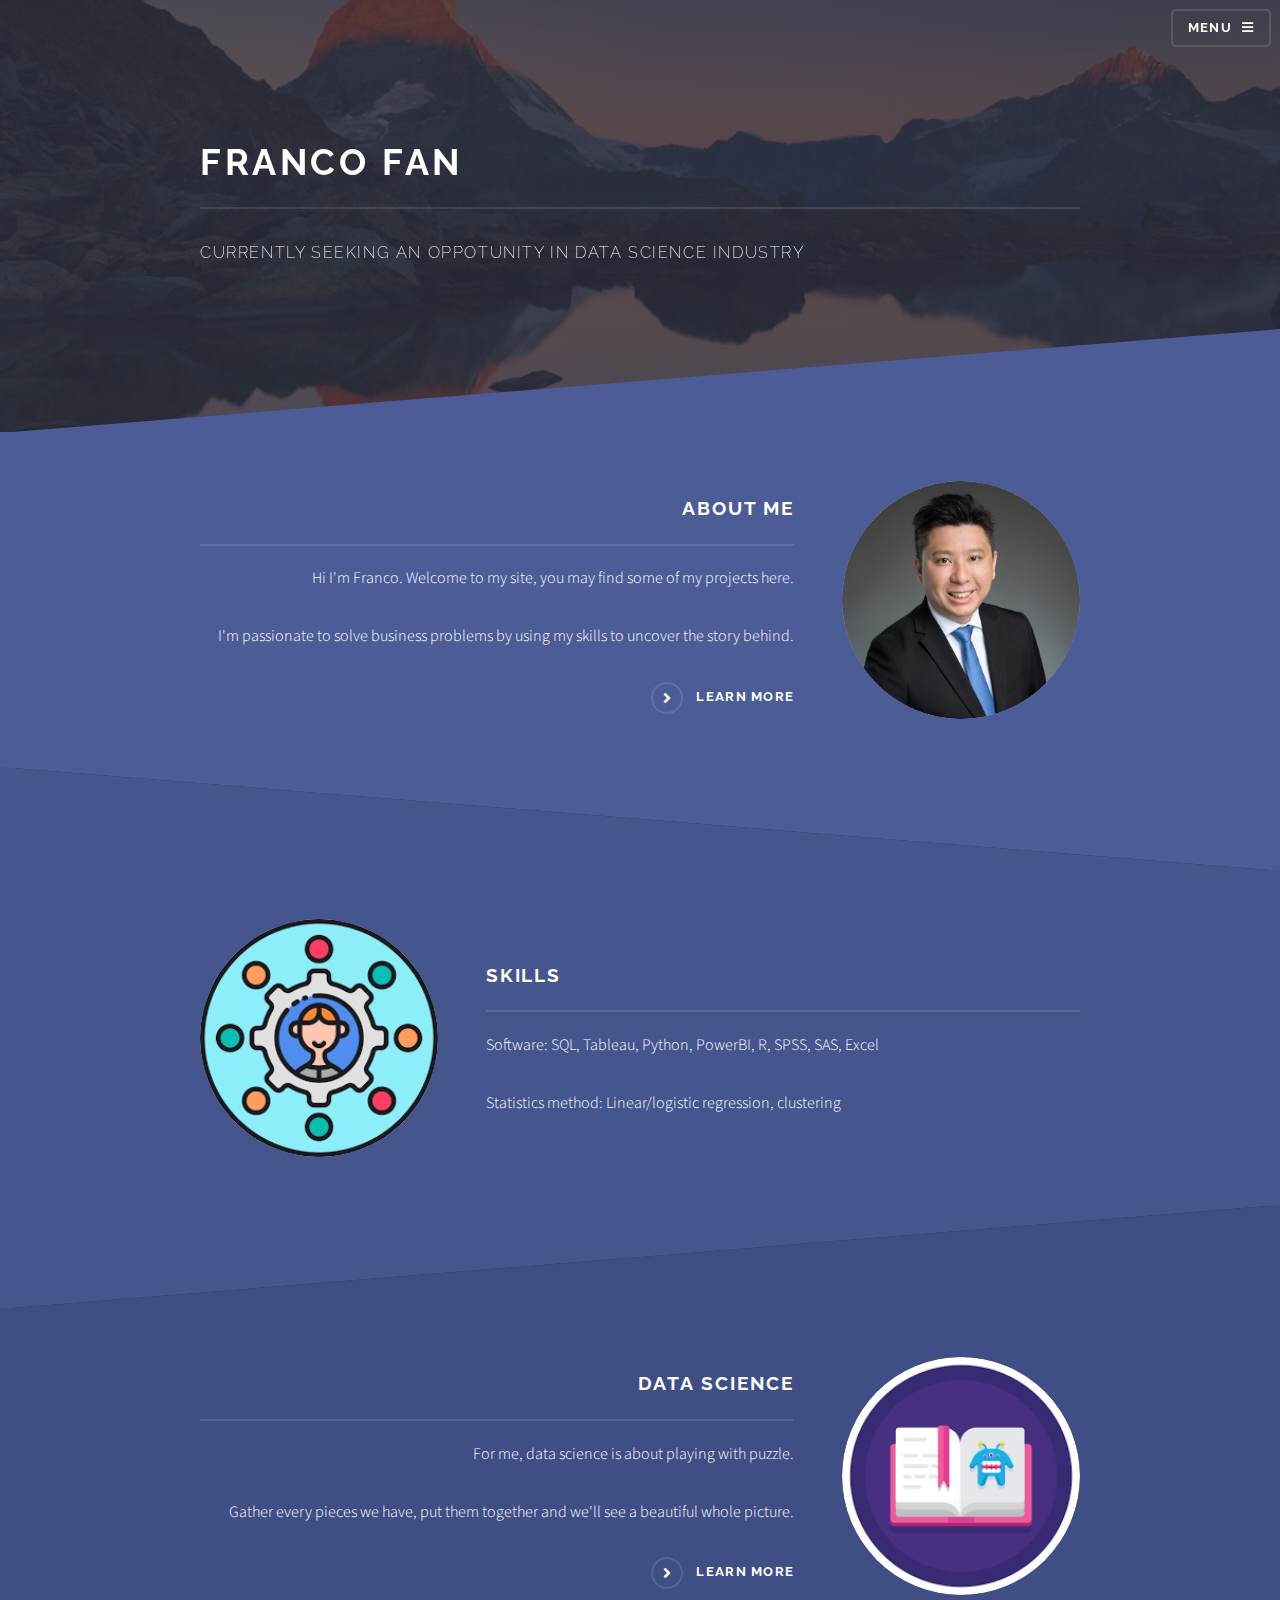
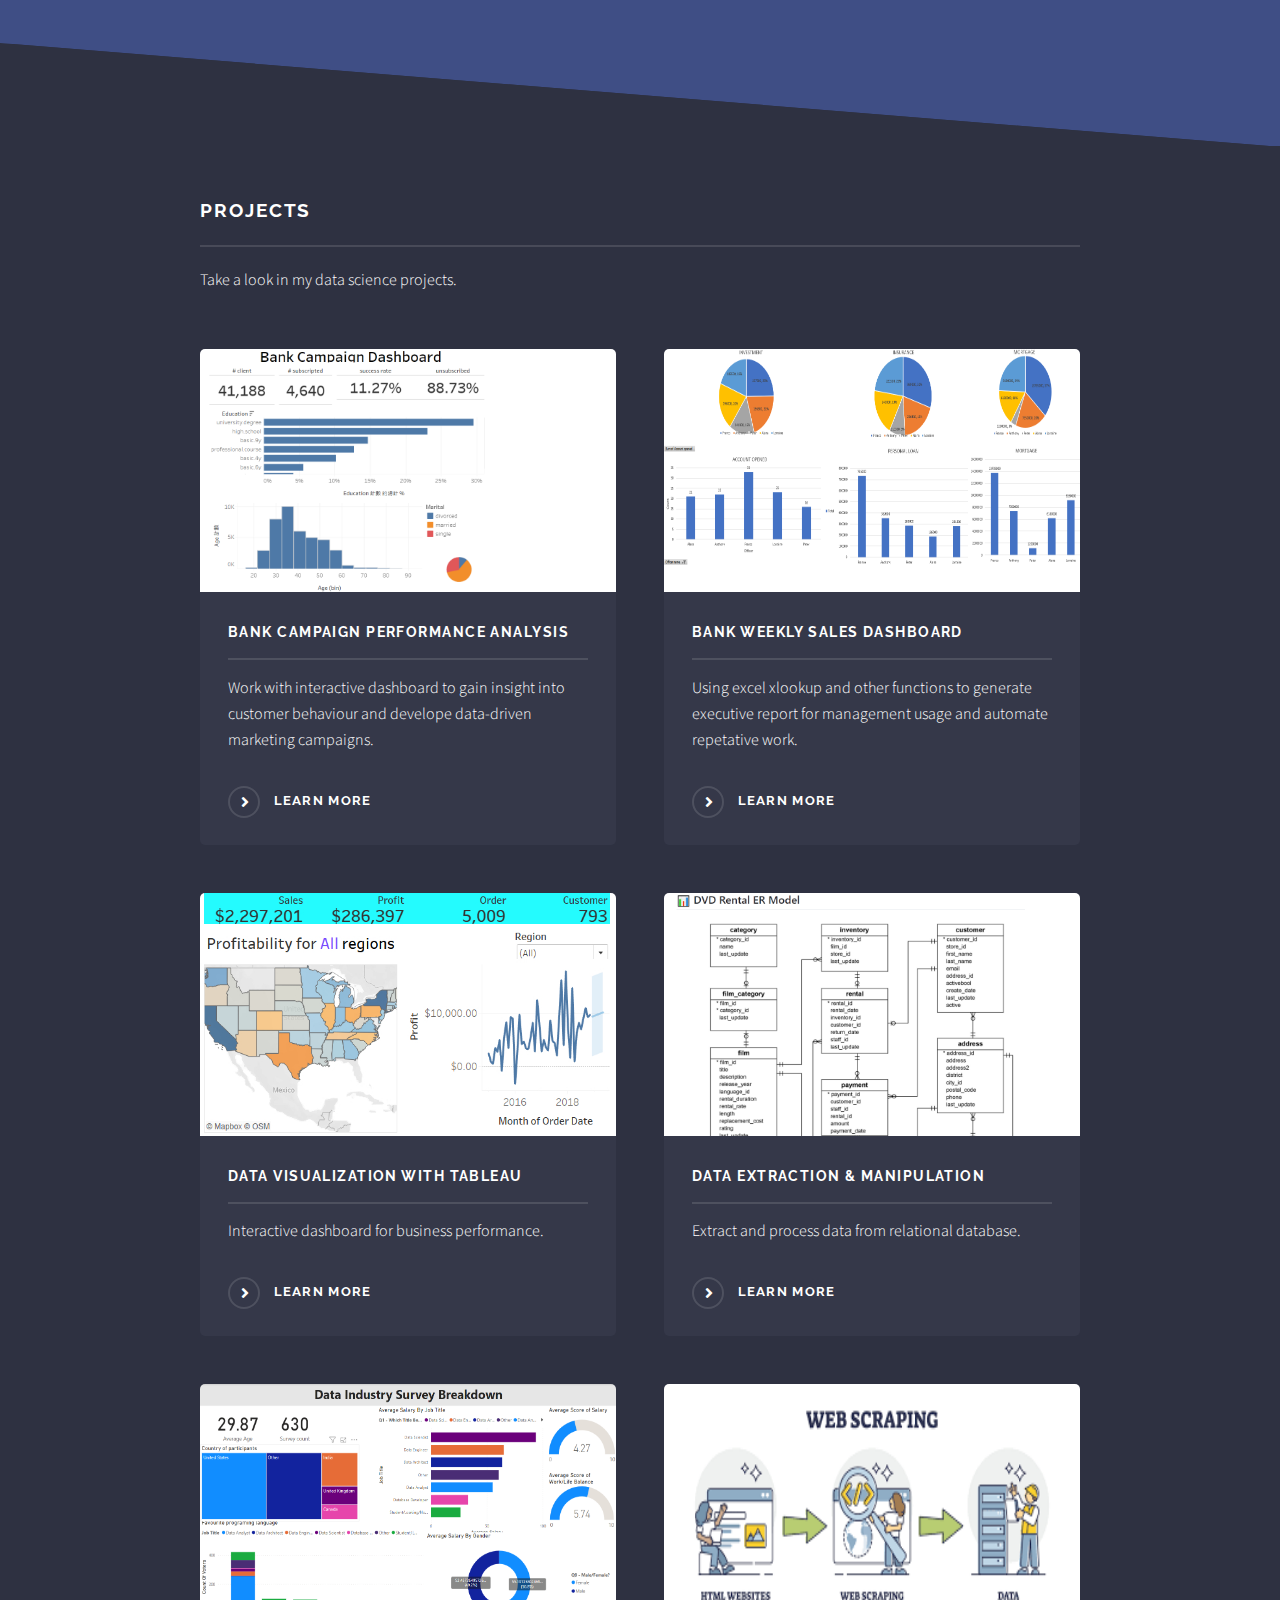
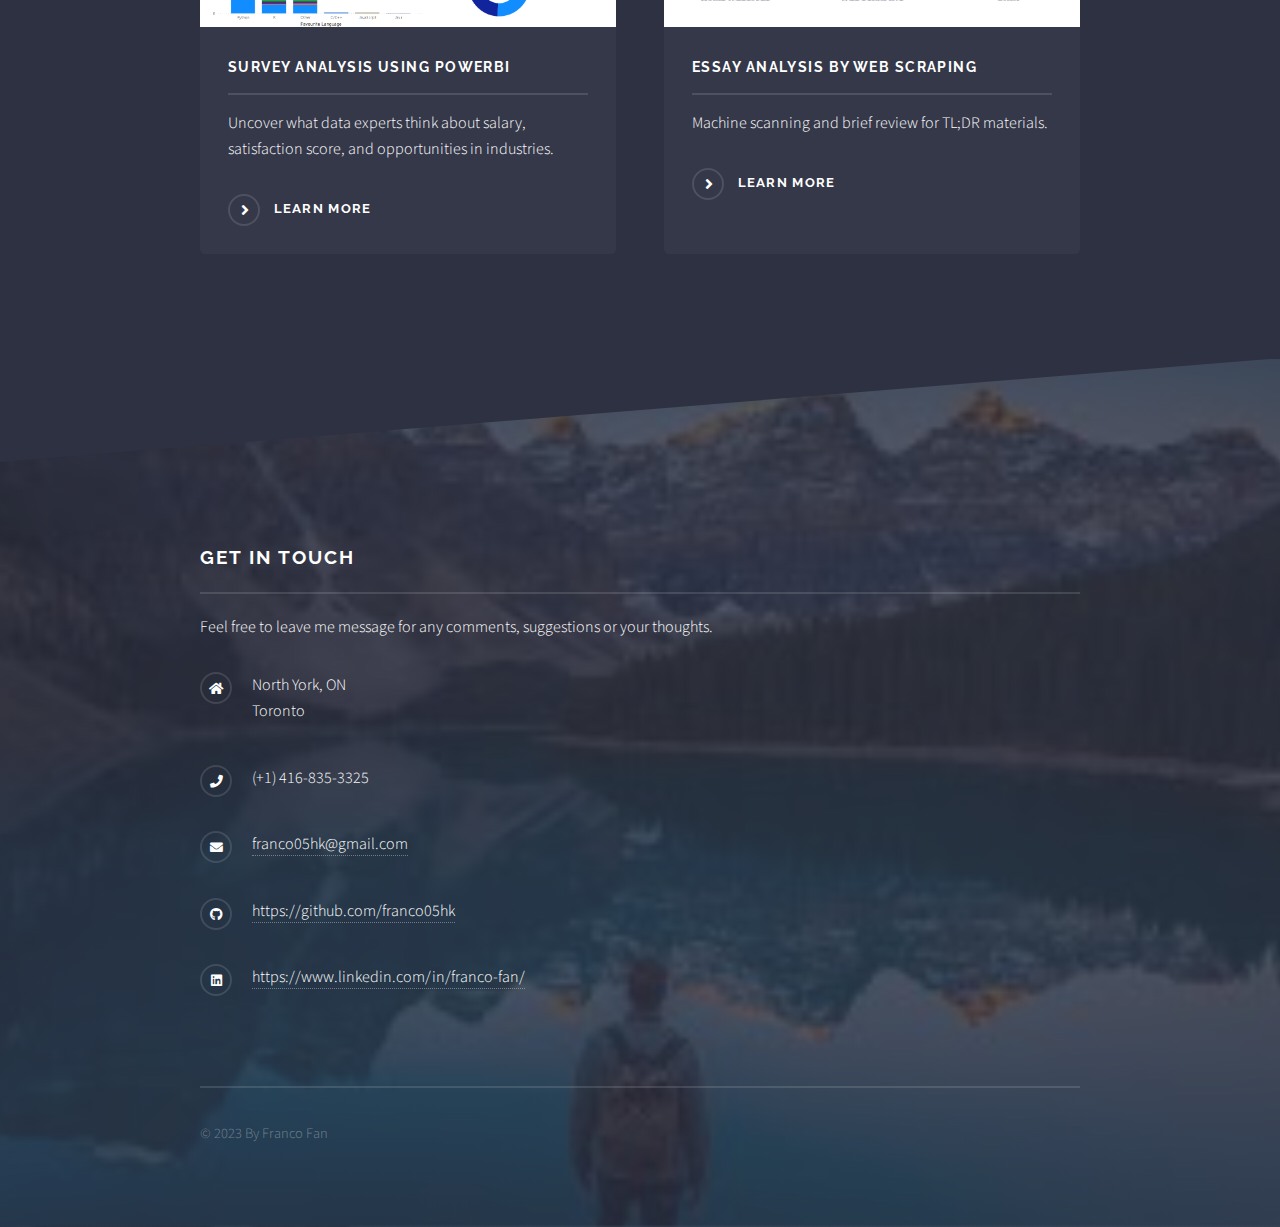
==== commit 1faea7c5: "add bank projects" ====
--- a/index.html
+++ b/index.html
@@ -100,6 +100,26 @@
 									<p>Take a look in my data science projects.</p>
 									<section class="features">
 										<article>
+											<a class="image"><img src="images/campaign.png" 
+												width="416"
+												height="243" 
+												alt="" /></a> 
+											<h3 class="major">Bank campaign performance analysis</h3>
+											<p>Work with interactive dashboard to gain insight into customer behaviour and develope data-driven marketing campaigns.
+											</p>
+											 <a href="https://medium.com/@franco05hk/bank-term-deposit-campaign-analysis-a82cedd9c4dc" target="_blank" class="special">Learn more</a> 
+										</article>
+										<article>
+											<a class="image"><img src="images/overview.png" 
+												width="416"
+												height="243" 
+												alt="" /></a> 
+											<h3 class="major">Bank weekly sales dashboard</h3>
+											<p>Using excel xlookup and other functions to generate executive report for management usage and automate repetative work.
+											</p>
+											 <a href="https://github.com/franco05hk/Bank-Sales-Dashboard-Excel-Projects" target="_blank" class="special">Learn more</a> 
+										</article>
+										<article>
 											<a class="image"><img src="images/tableaudashboard-fotor-.jpg" 
 												width="416"
 												height="243" 
@@ -117,6 +137,14 @@
 											<a href="https://github.com/franco05hk/week2project" target="_blank" class="special">Learn more</a> 
 										</article>
 										<article>
+											<a class="image"><img src="images/powerbi.png" 
+												width="416"
+												height="243"alt="" /></a>
+											<h3 class="major">Survey analysis using PowerBI</h3>
+											<p>Uncover what data experts think about salary, satisfaction score, and opportunities in industries.</p>
+											<a href="https://github.com/franco05hk/PowerBI" target="_blank" class="special">Learn more</a> 
+										</article> 
+										<article>
 											<a class="image"><img src="images/ws3.png" 
 												width="416"
 												height="243" alt="" /></a>
@@ -124,12 +152,7 @@
 											<p>Machine scanning and brief review for TL;DR materials.</p>
 											<a href="https://github.com/franco05hk/week4project/tree/main" target="_blank" class="special">Learn more</a> 
 										</article>
-										 <article>
-											<a class="image"><img src="images/powerbi.png" alt="" /></a>
-											<h3 class="major">Survey analysis using PowerBI</h3>
-											<p>Uncover what data experts think about salary, satisfaction score, and opportunities in industries.</p>
-											<a href="https://github.com/franco05hk/PowerBI" target="_blank" class="special">Learn more</a> 
-										</article> 
+										
 									</section>
 									<ul class="actions">
 										<!-- <li><a href="#" class="button">Browse All</a></li> -->
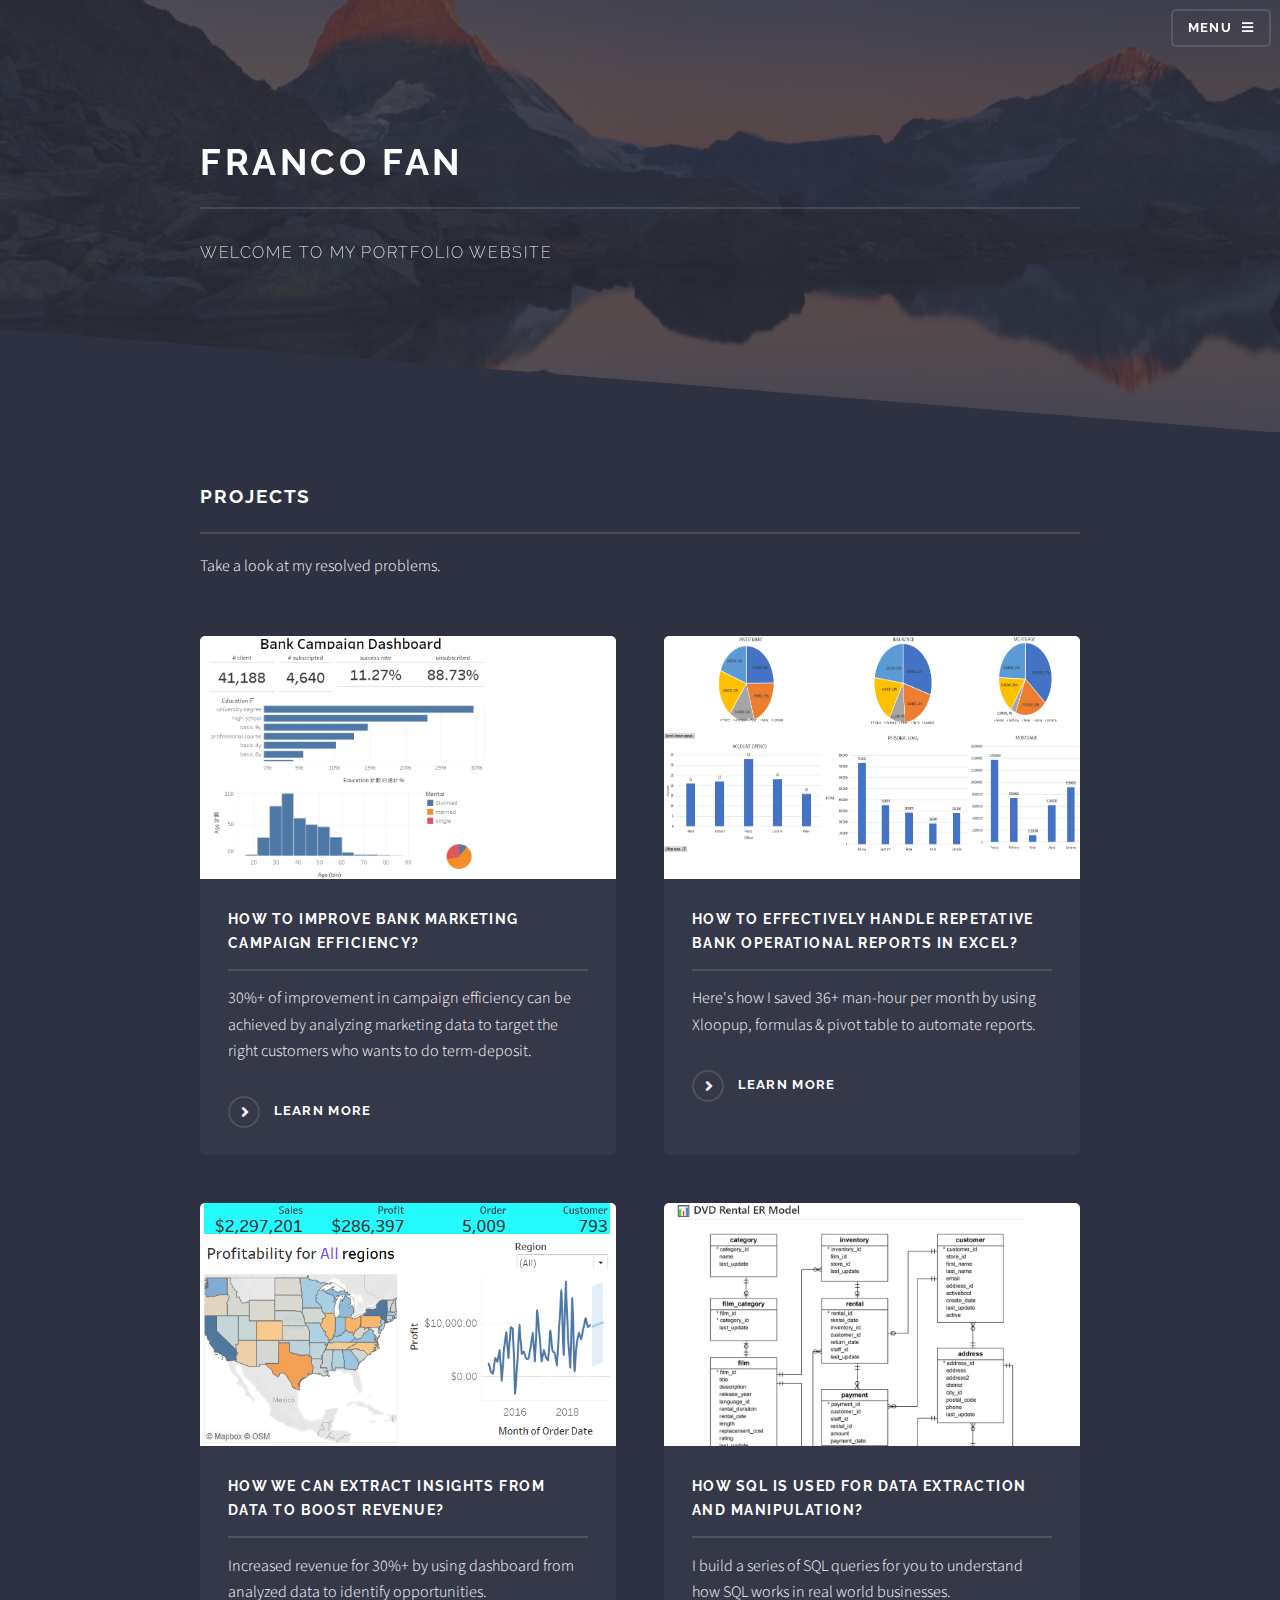
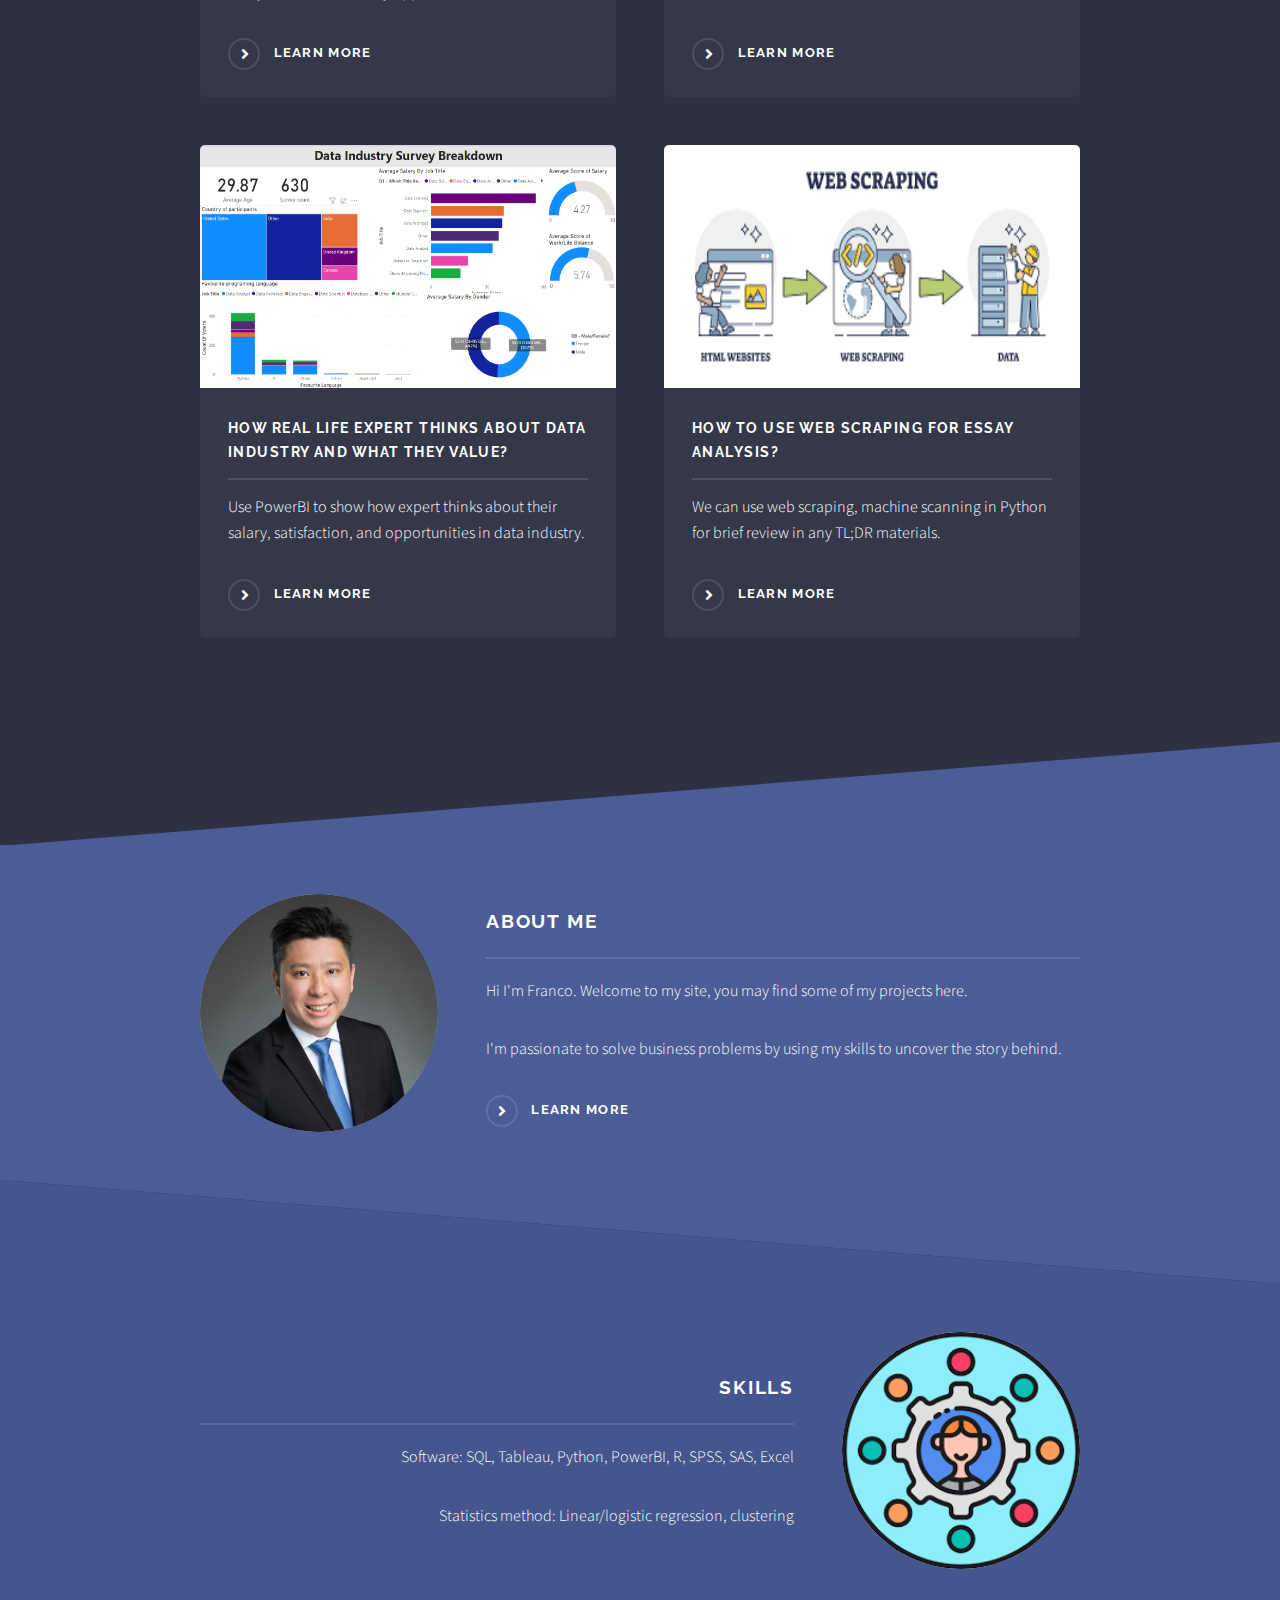
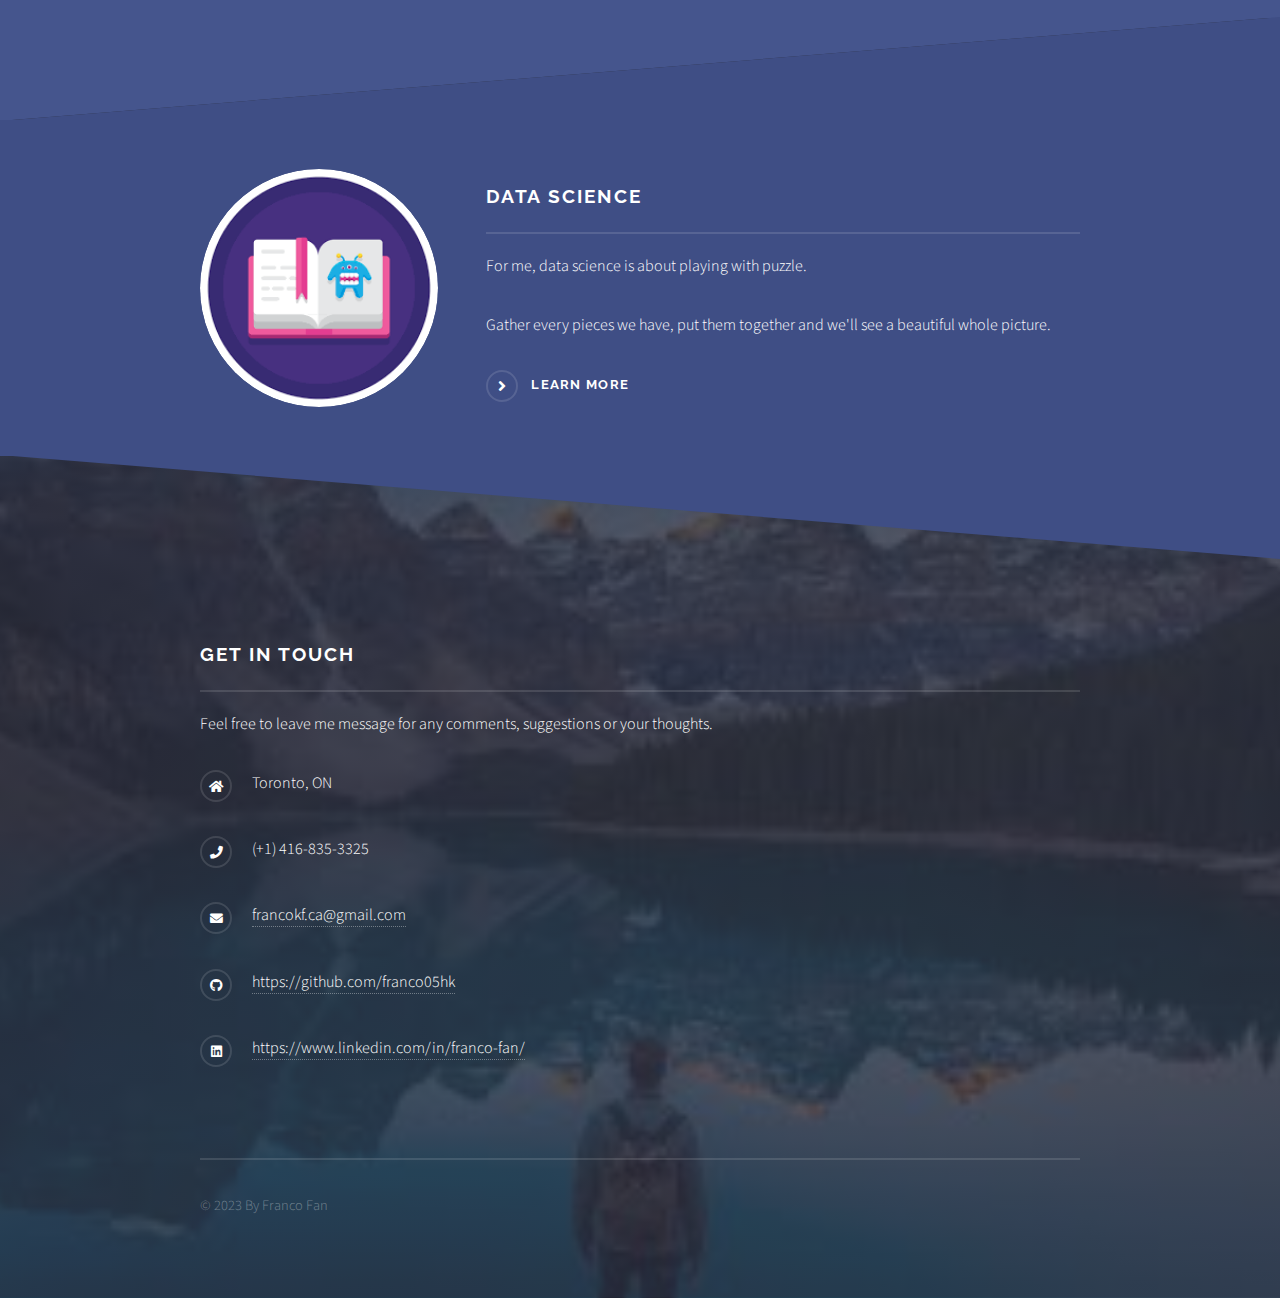
==== commit 7d9c7944: "update" ====
--- a/index.html
+++ b/index.html
@@ -44,14 +44,82 @@
 						<div class="inner">
 							<div class="logo"><span class="fa-solid fa-circle-user"></span></div>
 							<h2>Franco Fan</h2>
-							<p>Currently seeking an oppotunity in data science industry</p>
+							<p>Welcome to my portfolio website</p>
 						</div>
 					</section>
  
 				<!-- Wrapper -->
 					<section id="wrapper">
 
-						<!-- One -->
+						<!-- Four -->
+						<section id="four" class="wrapper alt style1">
+							<div class="inner">
+								<h2 class="major">Projects</h2>
+								<p>Take a look at my resolved problems.</p>
+								<section class="features">
+									<article>
+										<a class="image"><img src="images/campaign.png" 
+											width="416"
+											height="243" 
+											alt="" /></a> 
+										<h3 class="major">How to improve bank marketing campaign efficiency?</h3>
+										<p>30%+ of improvement in campaign efficiency can be achieved by analyzing marketing data to target the right customers who wants to do term-deposit.  
+										</p>
+										 <a href="https://medium.com/@franco05hk/bank-term-deposit-campaign-analysis-a82cedd9c4dc" target="_blank" class="special">Learn more</a> 
+									</article>
+									<article>
+										<a class="image"><img src="images/overview.png" 
+											width="416"
+											height="243" 
+											alt="" /></a> 
+										<h3 class="major">How to effectively handle repetative bank operational reports in Excel?</h3>
+										<p>
+											Here's how I saved 36+ man-hour per month by using Xloopup, formulas & pivot table to automate reports. 
+										</p>
+										 <a href="https://github.com/franco05hk/Bank-Sales-Dashboard-Excel-Projects" target="_blank" class="special">Learn more</a> 
+									</article>
+									<article>
+										<a class="image"><img src="images/tableaudashboard-fotor-.jpg" 
+											width="416"
+											height="243" 
+											alt="" /></a> 
+										<h3 class="major">How we can extract insights from data to boost revenue?</h3>
+										<p>Increased revenue for 30%+ by using dashboard from analyzed data to identify opportunities.</p>
+										 <a href="https://public.tableau.com/app/profile/ka.fan/viz/superstorepratice_16903407806660/Dashboard1?publish=yes" target="_blank" class="special">Learn more</a> 
+									</article>
+									<article>
+										<a class="image"><img src="images/erd.png" 
+											width="416"
+											height="243" alt="" /></a>
+										<h3 class="major">How SQL is used for data extraction and manipulation?</h3>
+										<p>I build a series of SQL queries for you to understand how SQL works in real world businesses.</p>
+										<a href="https://github.com/franco05hk/week2project" target="_blank" class="special">Learn more</a> 
+									</article>
+									<article>
+										<a class="image"><img src="images/powerbi.png" 
+											width="416"
+											height="243"alt="" /></a>
+										<h3 class="major">How real life expert thinks about data industry and what they value?</h3>
+										<p>Use PowerBI to show how expert thinks about their salary, satisfaction, and opportunities in data industry.</p>
+										<a href="https://github.com/franco05hk/PowerBI" target="_blank" class="special">Learn more</a> 
+									</article> 
+									<article>
+										<a class="image"><img src="images/ws3.png" 
+											width="416"
+											height="243" alt="" /></a>
+										<h3 class="major">How to use web scraping for essay analysis?</h3>
+										<p>We can use web scraping, machine scanning in Python for brief review in any TL;DR materials.</p>
+										<a href="https://github.com/franco05hk/week4project/tree/main" target="_blank" class="special">Learn more</a> 
+									</article>
+									
+								</section>
+								<ul class="actions">
+									<!-- <li><a href="#" class="button">Browse All</a></li> -->
+								</ul>
+							</div>
+						</section>
+						
+					<!-- One -->
 							<section id="one" class="wrapper spotlight style1">
 								<div class="inner">
 									<a class="image"><img src="images/CWB_2579-circle.jpg" alt="" /></a>
@@ -93,72 +161,7 @@
 								</div>
 							</section>
 
-						<!-- Four -->
-							<section id="four" class="wrapper alt style1">
-								<div class="inner">
-									<h2 class="major">Projects</h2>
-									<p>Take a look in my data science projects.</p>
-									<section class="features">
-										<article>
-											<a class="image"><img src="images/campaign.png" 
-												width="416"
-												height="243" 
-												alt="" /></a> 
-											<h3 class="major">Bank campaign performance analysis</h3>
-											<p>Work with interactive dashboard to gain insight into customer behaviour and develope data-driven marketing campaigns.
-											</p>
-											 <a href="https://medium.com/@franco05hk/bank-term-deposit-campaign-analysis-a82cedd9c4dc" target="_blank" class="special">Learn more</a> 
-										</article>
-										<article>
-											<a class="image"><img src="images/overview.png" 
-												width="416"
-												height="243" 
-												alt="" /></a> 
-											<h3 class="major">Bank weekly sales dashboard</h3>
-											<p>Using excel xlookup and other functions to generate executive report for management usage and automate repetative work.
-											</p>
-											 <a href="https://github.com/franco05hk/Bank-Sales-Dashboard-Excel-Projects" target="_blank" class="special">Learn more</a> 
-										</article>
-										<article>
-											<a class="image"><img src="images/tableaudashboard-fotor-.jpg" 
-												width="416"
-												height="243" 
-												alt="" /></a> 
-											<h3 class="major">Data visualization with Tableau</h3>
-											<p>Interactive dashboard for business performance.</p>
-											 <a href="https://public.tableau.com/app/profile/ka.fan/viz/superstorepratice_16903407806660/Dashboard1?publish=yes" target="_blank" class="special">Learn more</a> 
-										</article>
-										<article>
-											<a class="image"><img src="images/erd.png" 
-												width="416"
-												height="243" alt="" /></a>
-											<h3 class="major">Data extraction & manipulation</h3>
-											<p>Extract and process data from relational database.</p>
-											<a href="https://github.com/franco05hk/week2project" target="_blank" class="special">Learn more</a> 
-										</article>
-										<article>
-											<a class="image"><img src="images/powerbi.png" 
-												width="416"
-												height="243"alt="" /></a>
-											<h3 class="major">Survey analysis using PowerBI</h3>
-											<p>Uncover what data experts think about salary, satisfaction score, and opportunities in industries.</p>
-											<a href="https://github.com/franco05hk/PowerBI" target="_blank" class="special">Learn more</a> 
-										</article> 
-										<article>
-											<a class="image"><img src="images/ws3.png" 
-												width="416"
-												height="243" alt="" /></a>
-											<h3 class="major">Essay analysis by web scraping</h3>
-											<p>Machine scanning and brief review for TL;DR materials.</p>
-											<a href="https://github.com/franco05hk/week4project/tree/main" target="_blank" class="special">Learn more</a> 
-										</article>
-										
-									</section>
-									<ul class="actions">
-										<!-- <li><a href="#" class="button">Browse All</a></li> -->
-									</ul>
-								</div>
-							</section>
+						
 
 					</section>
 
@@ -188,12 +191,11 @@
 							</form> -->
 							<ul class="contact">
 								<li class="icon solid fa-home">
-									North York, ON <br />
-									Toronto<br />
+									Toronto, ON <br />
 									
 								</li>
 								<li class="icon solid fa-phone">(+1) 416-835-3325</li>
-								<li class="icon solid fa-envelope"><a>franco05hk@gmail.com</a></li>
+								<li class="icon solid fa-envelope"><a>francokf.ca@gmail.com</a></li>
 								<li class="icon brands fa-github"><a href="https://github.com/franco05hk" target="_blank">https://github.com/franco05hk</a></li>
 								<li class="icon brands fa-linkedin"><a href="https://www.linkedin.com/in/franco-fan/" target="_blank">https://www.linkedin.com/in/franco-fan/</a></li>
 								<!-- <li class="icon brands fa-instagram"><a href="#">instagram.com/untitled-tld</a></li> -->
--- a/assets/css/main.css
+++ b/assets/css/main.css
@@ -100,7 +100,7 @@
 
 	body {
 		background-color: #2e3141;
-		background-image: linear-gradient(to top, rgba(46, 49, 65, 0.8), rgba(46, 49, 65, 0.8)), url("../../images/bg.jpg");
+		background-image: linear-gradient(to top, rgba(46, 49, 65, 0.8), rgba(46, 49, 65, 0.8)), url("../../images/bg1.jpg");
 		background-size: auto,
  cover;
 		background-attachment: fixed,
